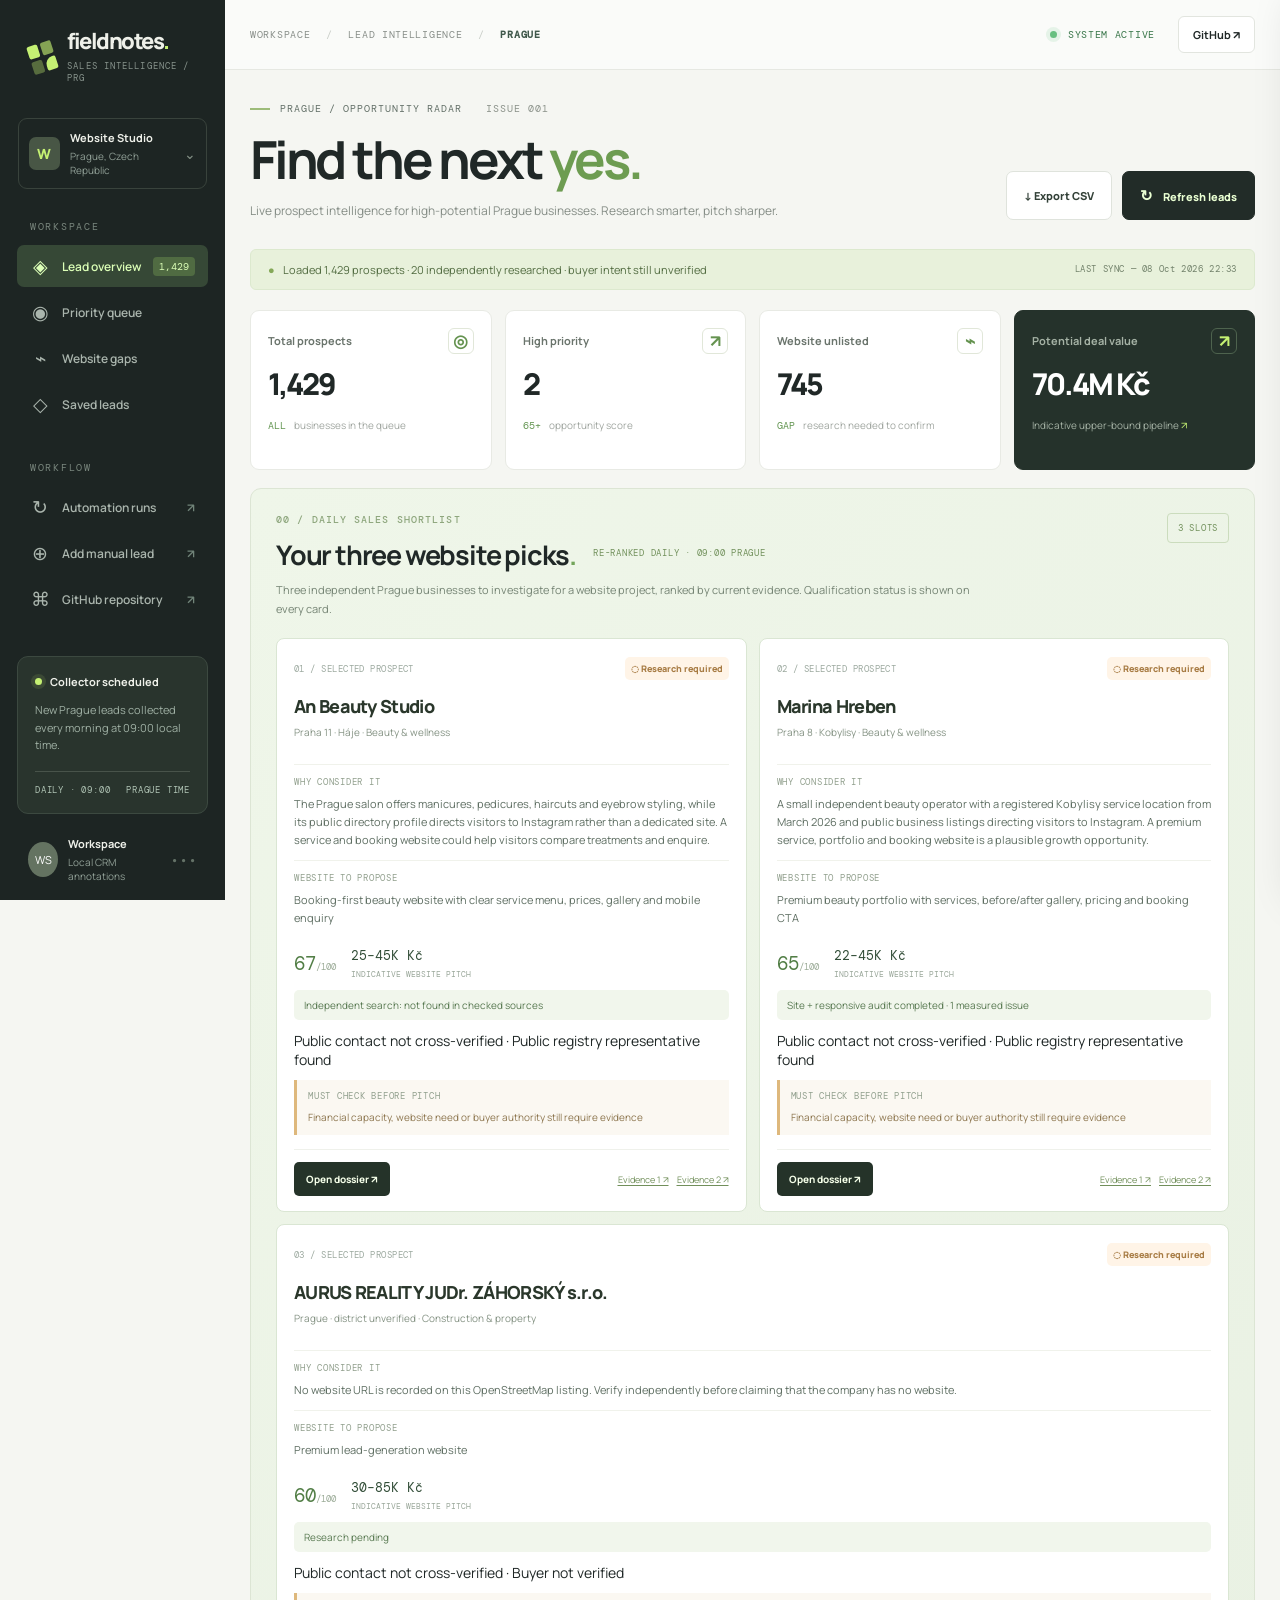
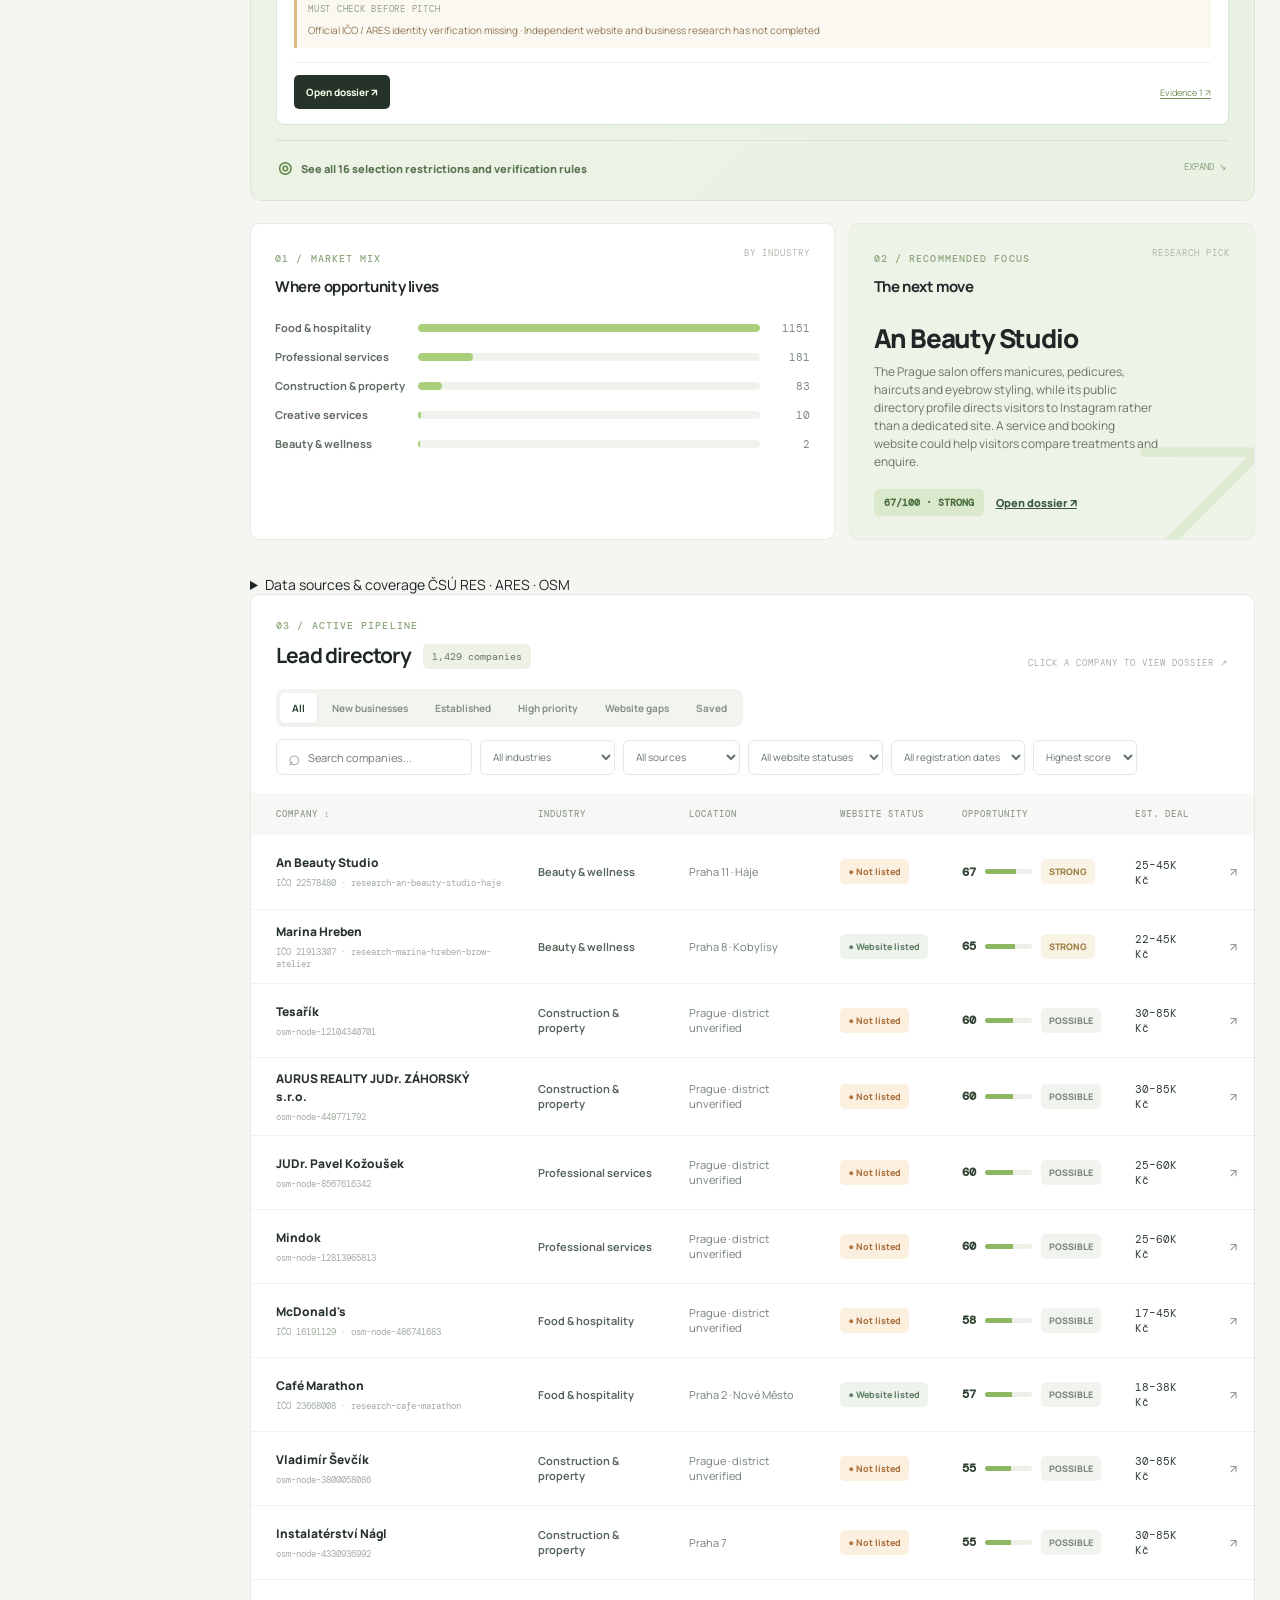
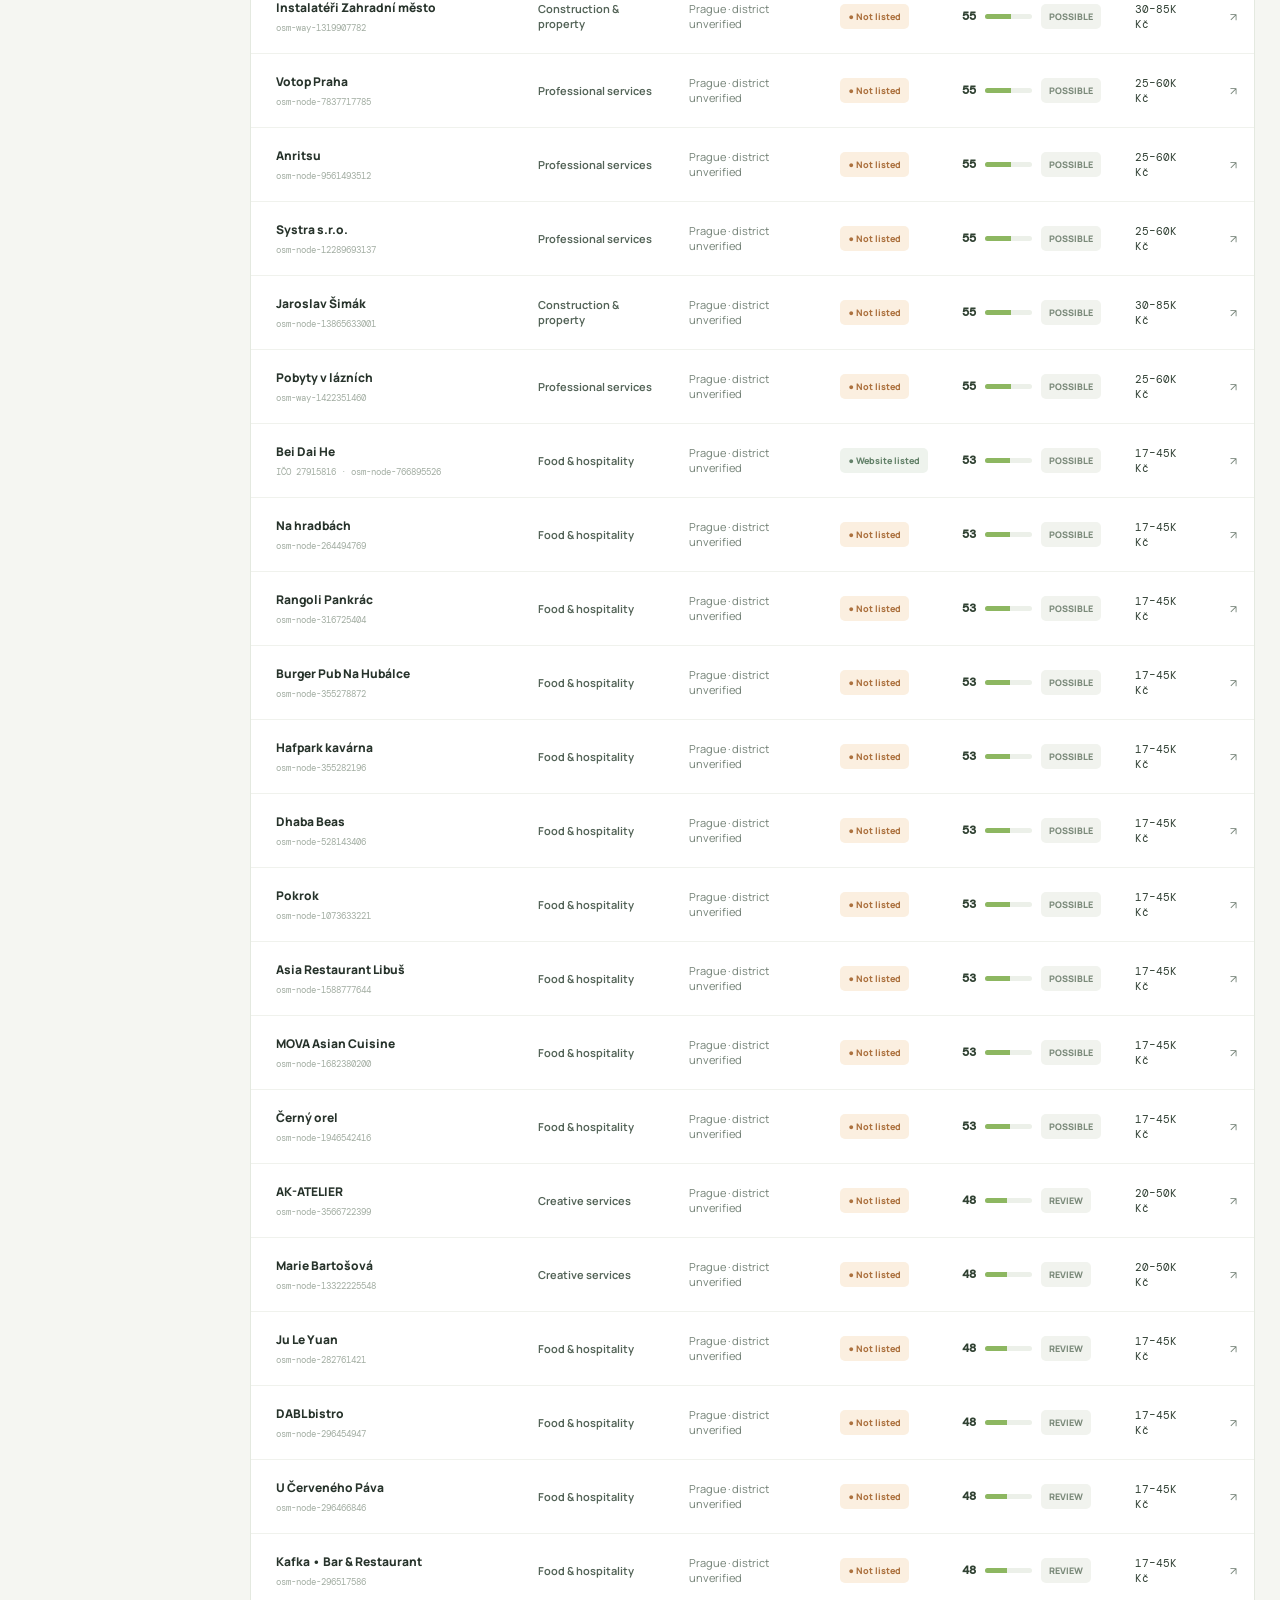
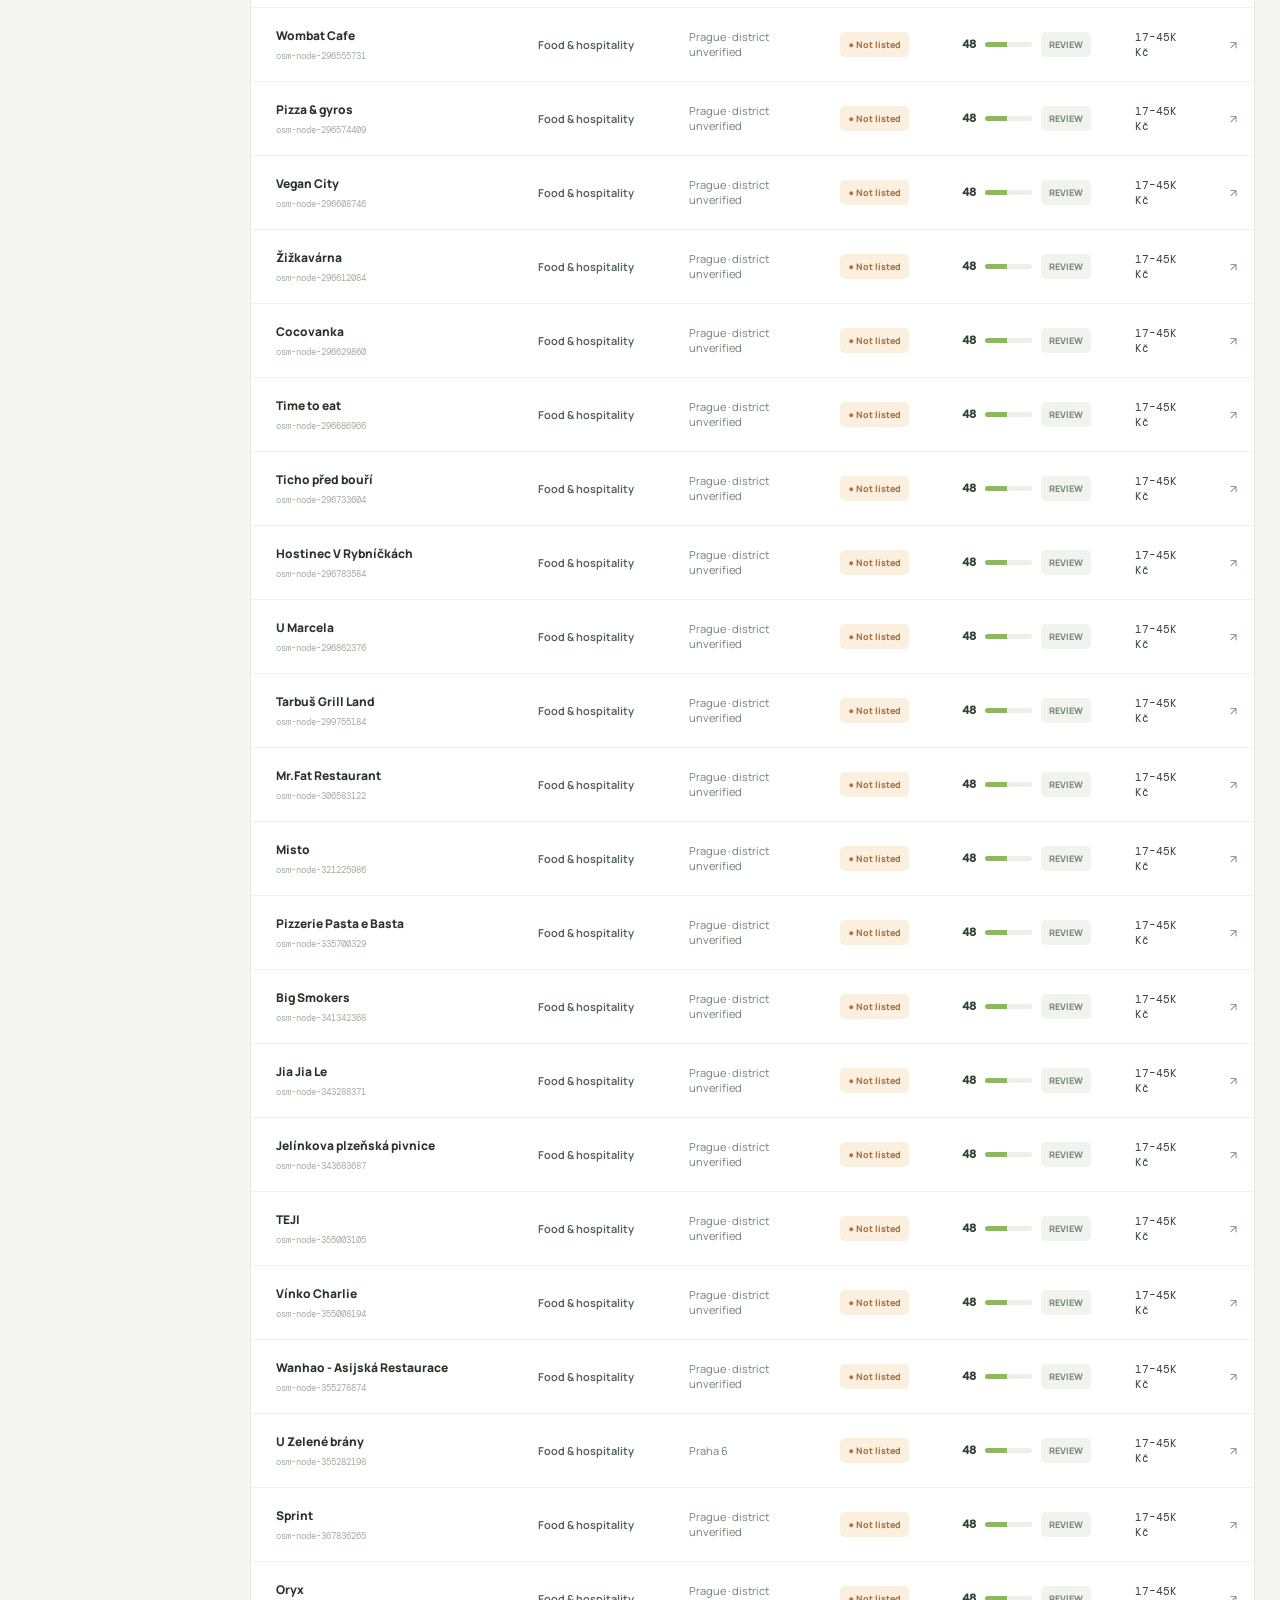
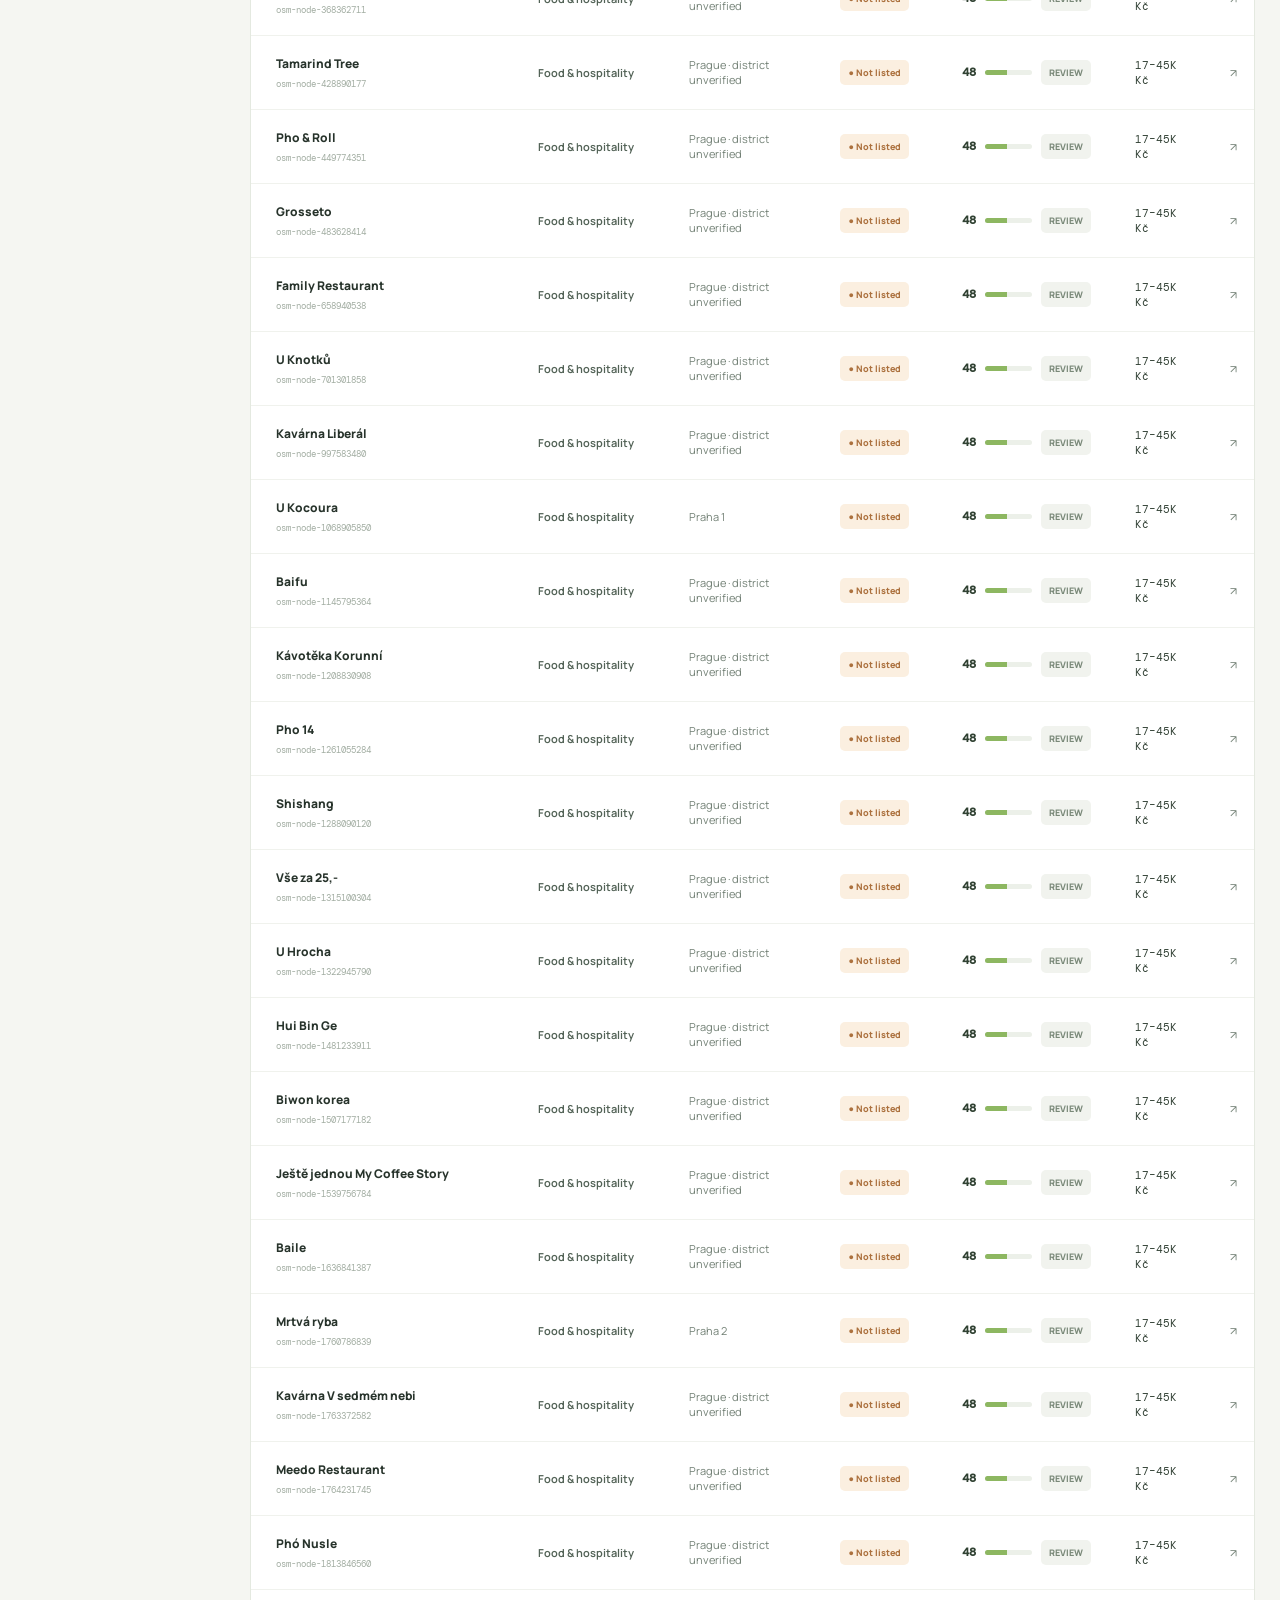
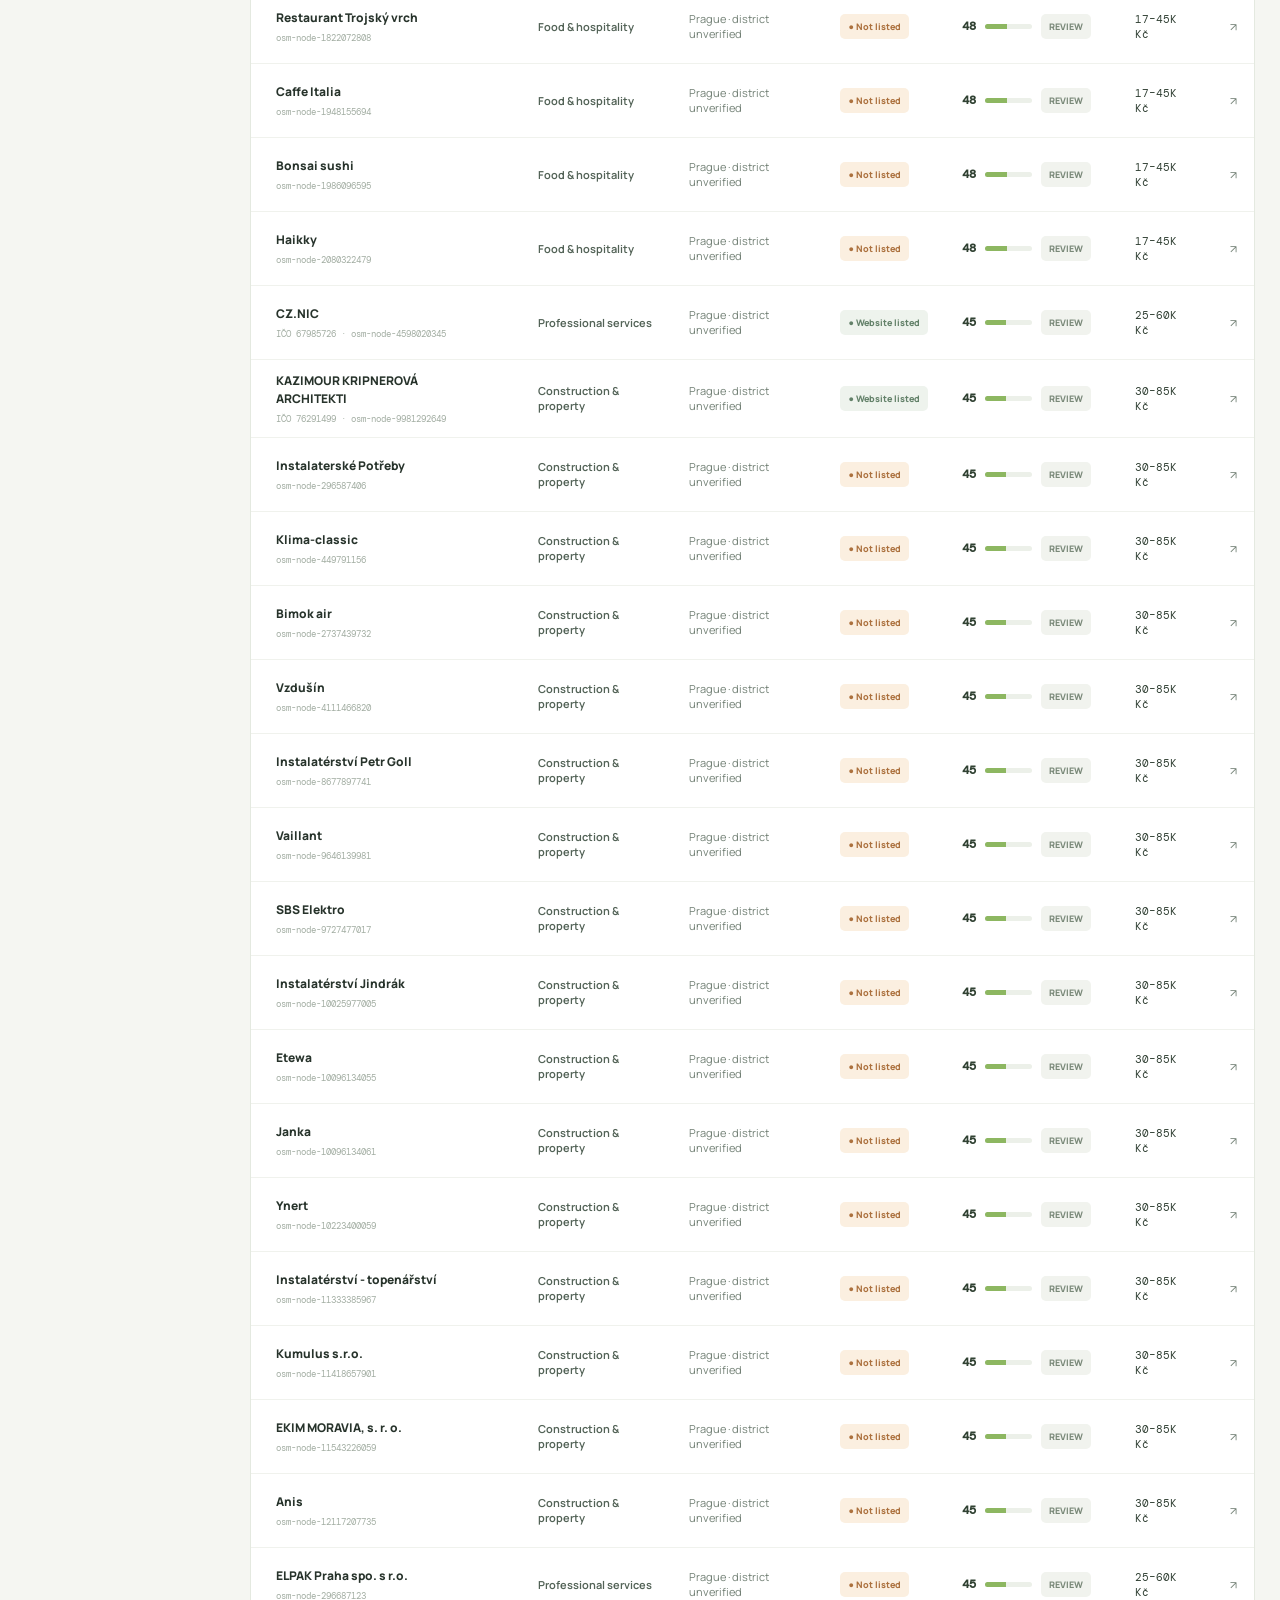
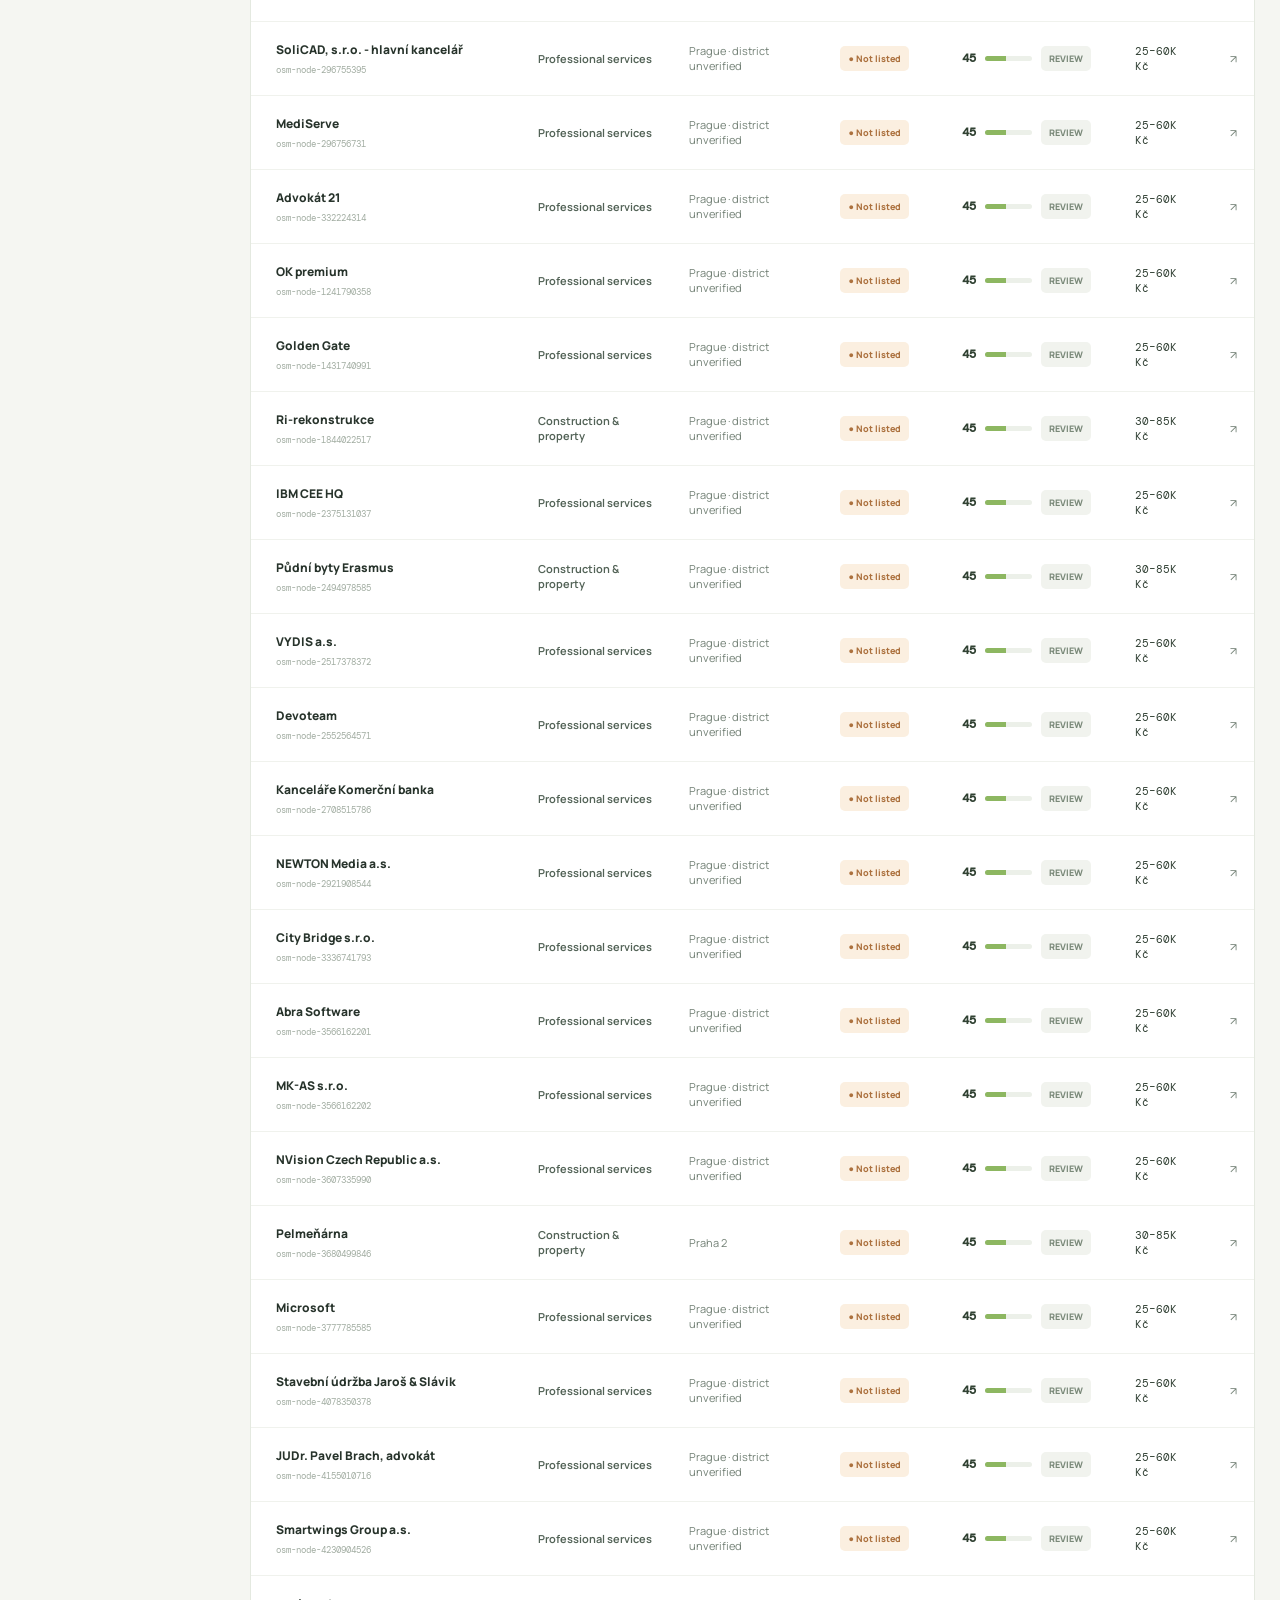
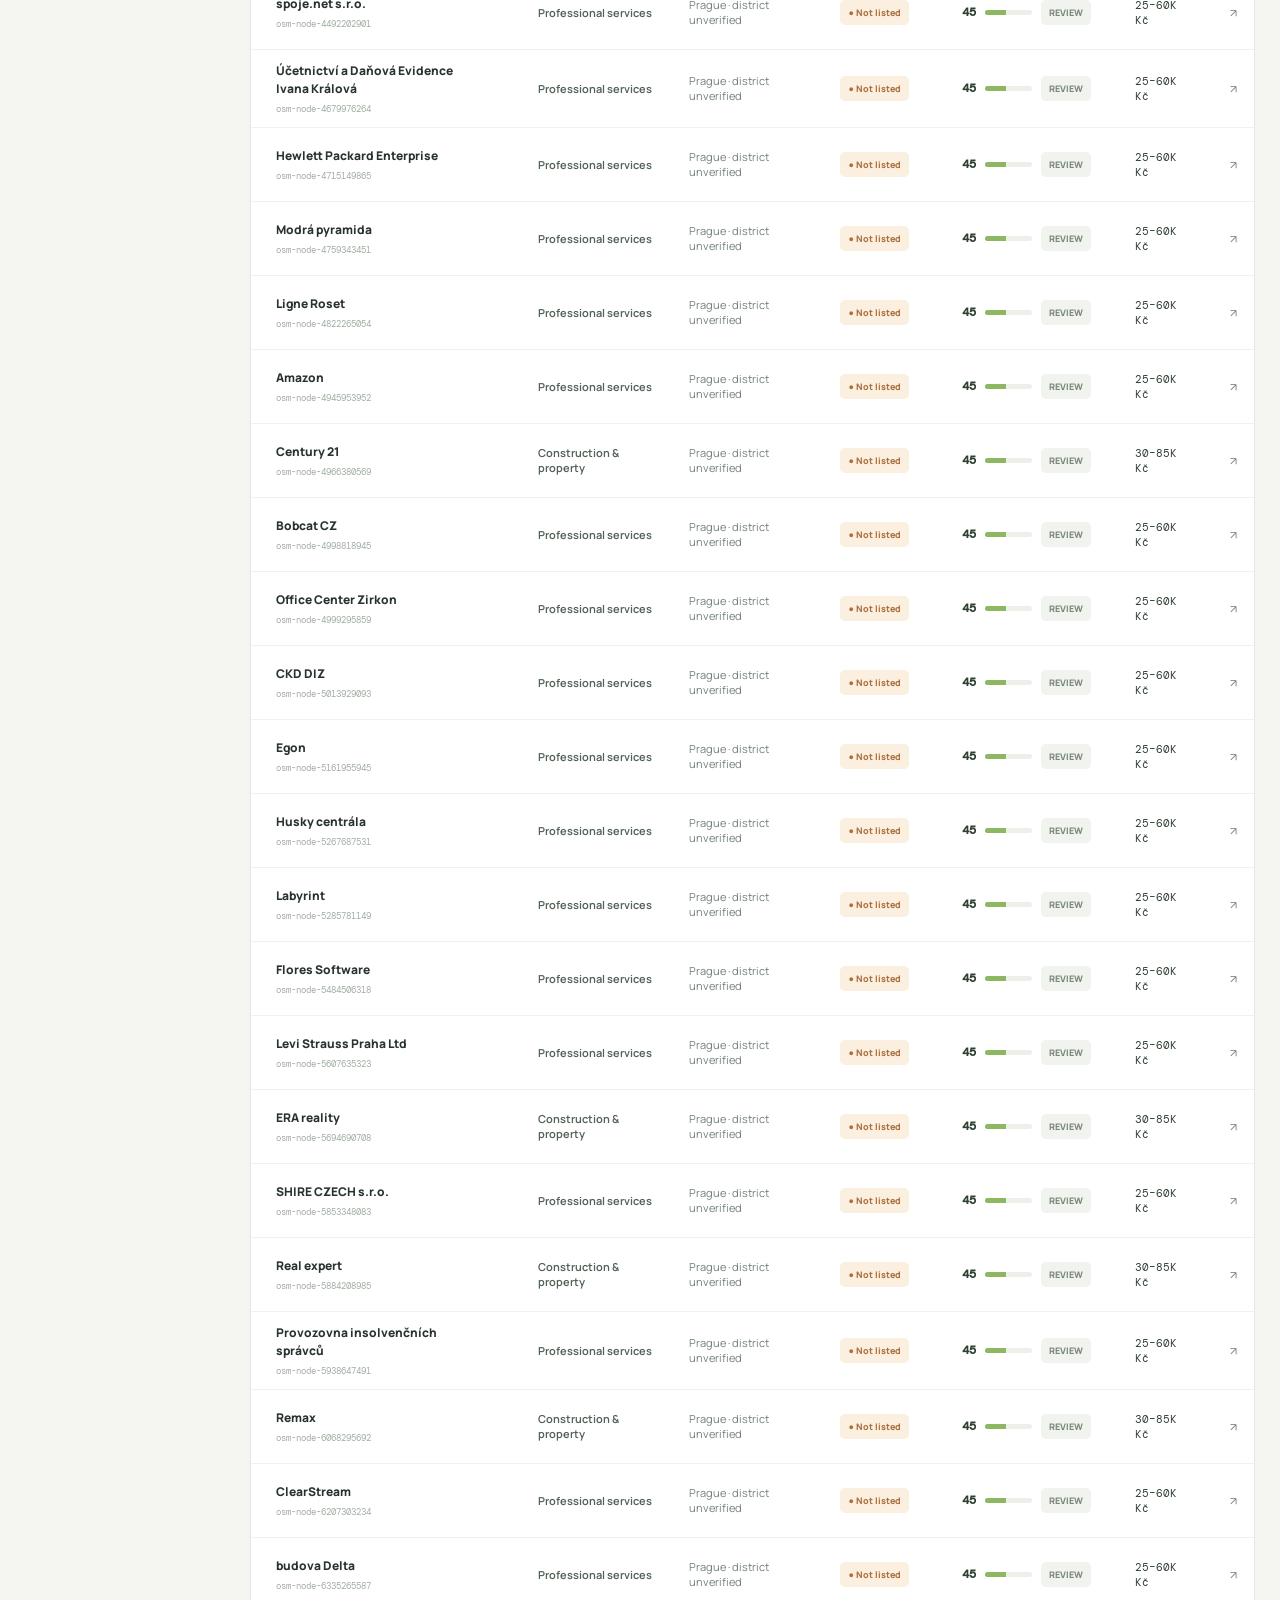
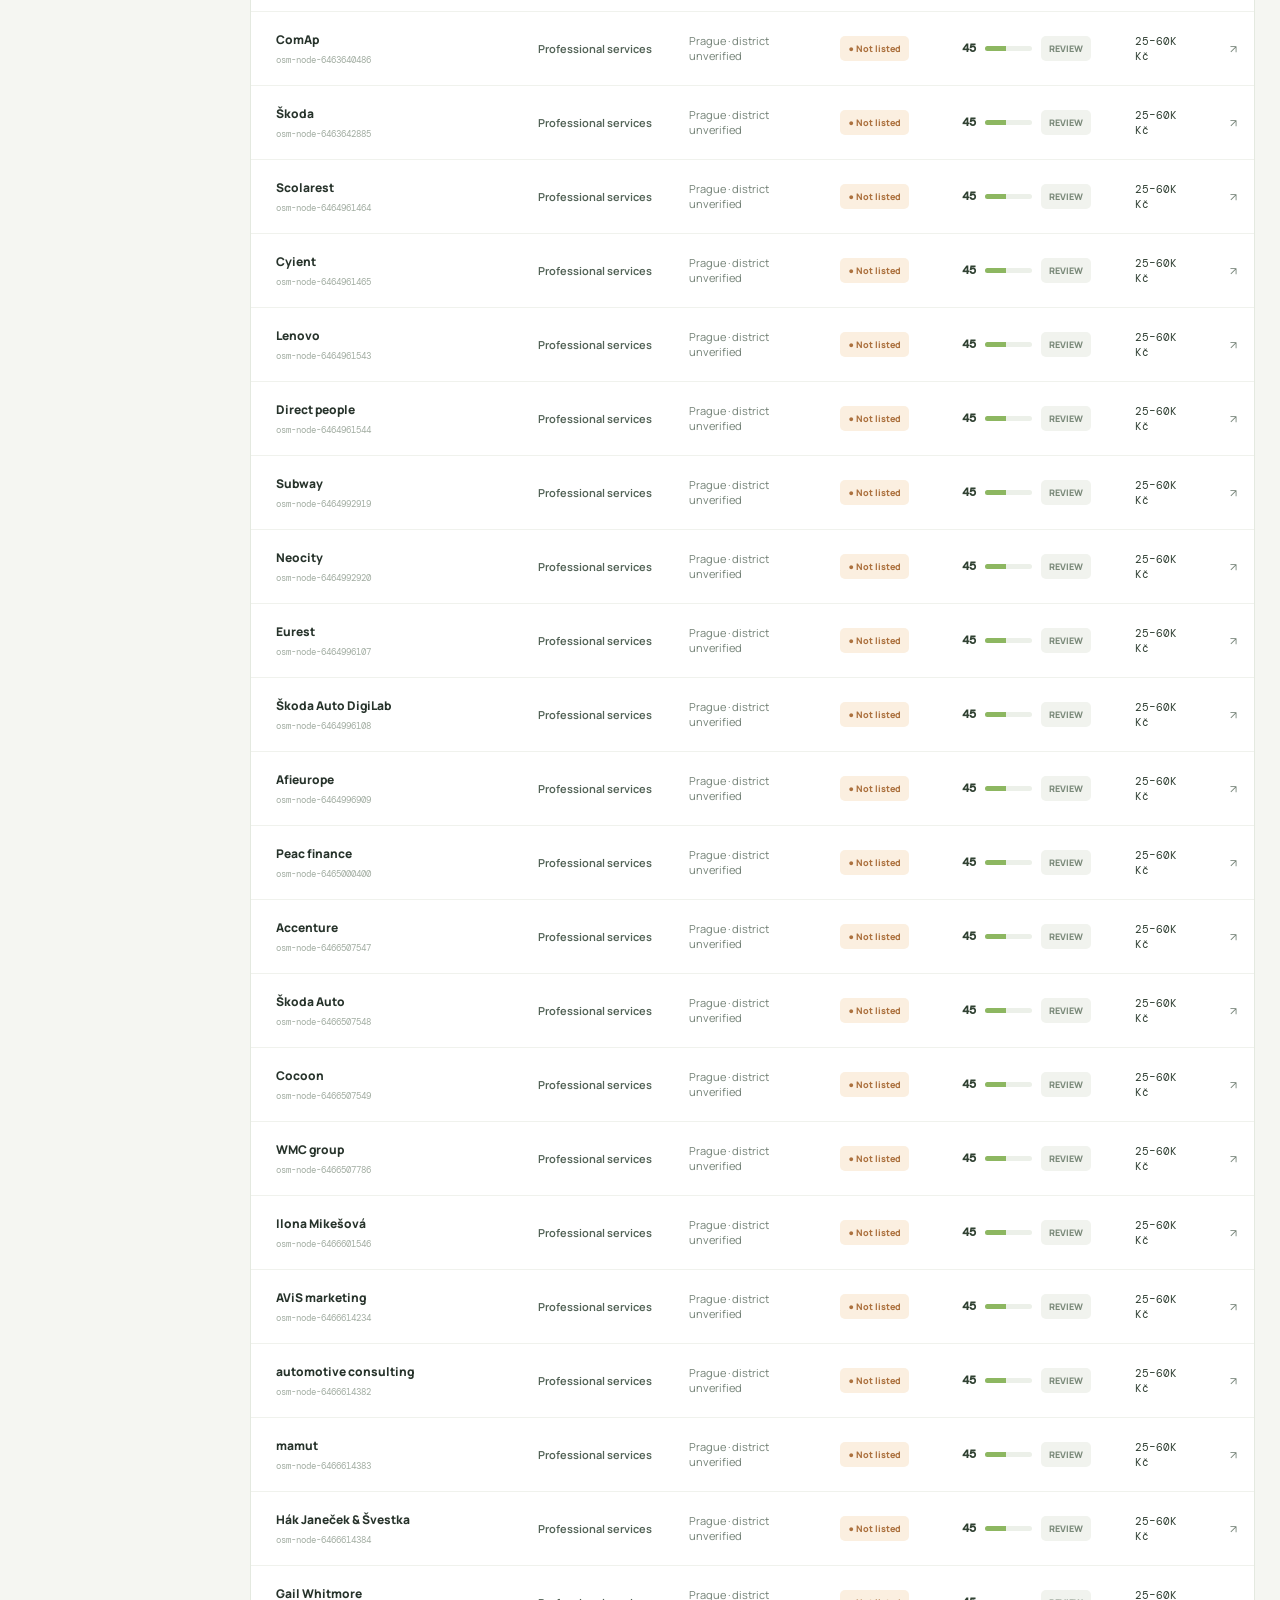
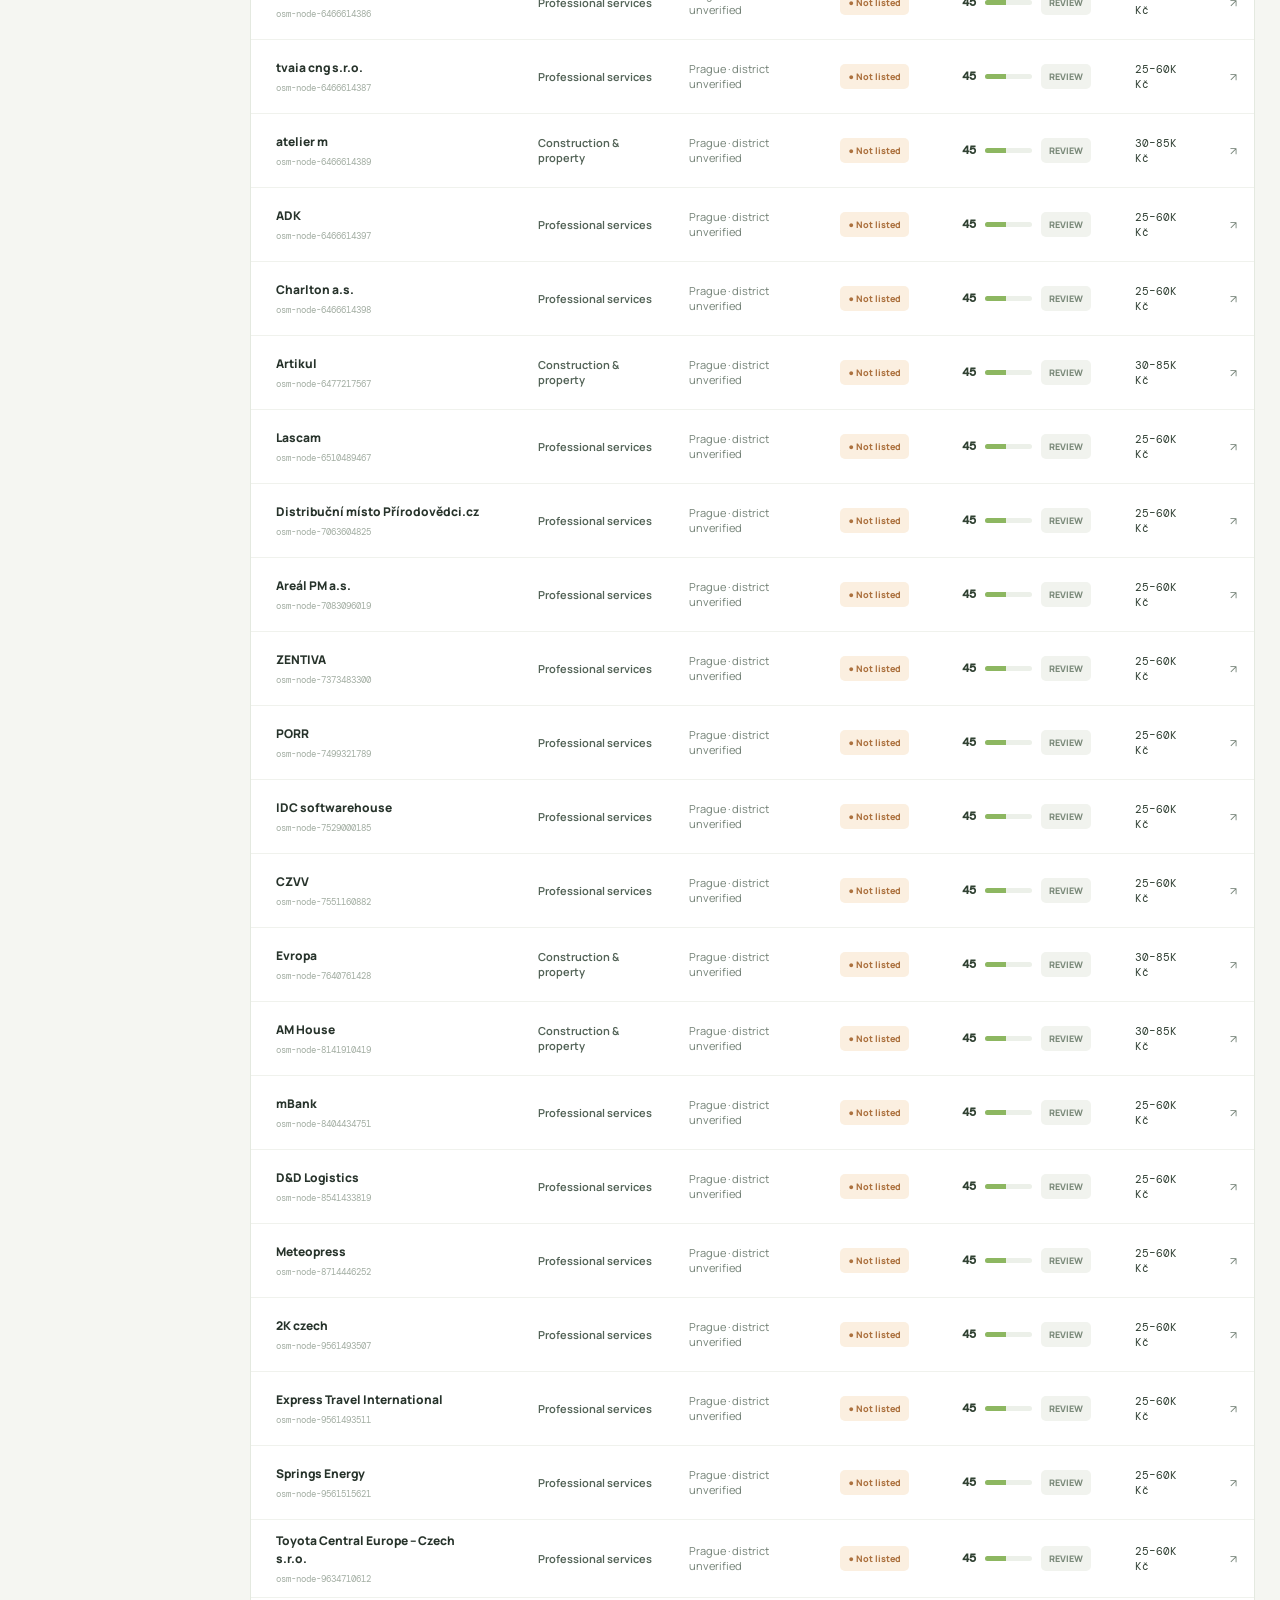
==== index.html @ 95108e17 "Add new/established, source, website search and registration age filters without redesign" ====
<!doctype html>
<html lang="en">
<head>
  <meta charset="utf-8">
  <meta name="viewport" content="width=device-width, initial-scale=1">
  <meta name="theme-color" content="#181e1d">
  <meta name="description" content="Prague B2B website sales intelligence dashboard">
  <meta name="robots" content="noindex,nofollow">
  <title>Fieldnotes — Prague Lead Intelligence</title>
  <link rel="preconnect" href="https://fonts.googleapis.com">
  <link rel="preconnect" href="https://fonts.gstatic.com" crossorigin>
  <link href="https://fonts.googleapis.com/css2?family=DM+Mono:wght@400;500&family=DM+Sans:wght@400;500;600;700&family=Manrope:wght@400;500;600;700;800&display=swap" rel="stylesheet">
  <link rel="stylesheet" href="./styles.css">
  <script defer src="./picks.js"></script>
  <script defer src="./app.js"></script>
</head>
<body>
<div class="app-shell">
  <aside class="sidebar">
    <div class="identity"><div class="brandmark" aria-hidden="true"><span></span><span></span><span></span><span></span></div><div class="brand-name">fieldnotes<span class="period">.</span><small>SALES INTELLIGENCE / PRG</small></div></div>
    <div class="workspace"><span class="workspace-icon">W</span><div><strong>Website Studio</strong><small>Prague, Czech Republic</small></div><span class="chevron">⌄</span></div>
    <div class="nav-group"><div class="nav-label">WORKSPACE</div>
      <button class="nav-link active" data-tab="all"><span class="nav-glyph">◈</span><span>Lead overview</span><span class="nav-count" id="nav-count">0</span></button>
      <button class="nav-link" data-tab="hot"><span class="nav-glyph">◉</span><span>Priority queue</span></button>
      <button class="nav-link" data-tab="unlisted"><span class="nav-glyph">⌁</span><span>Website gaps</span></button>
      <button class="nav-link" data-tab="saved"><span class="nav-glyph">◇</span><span>Saved leads</span></button>
    </div>
    <div class="nav-group"><div class="nav-label">WORKFLOW</div>
      <a class="nav-link" href="https://github.com/ThisismynameNOT/Websites-Leads/actions" target="_blank" rel="noopener noreferrer"><span class="nav-glyph">↻</span><span>Automation runs</span><span class="external">↗</span></a>
      <a class="nav-link" href="https://github.com/ThisismynameNOT/Websites-Leads/edit/main/data/manual-leads.json" target="_blank" rel="noopener noreferrer"><span class="nav-glyph">⊕</span><span>Add manual lead</span><span class="external">↗</span></a>
      <a class="nav-link" href="https://github.com/ThisismynameNOT/Websites-Leads" target="_blank" rel="noopener noreferrer"><span class="nav-glyph">⌘</span><span>GitHub repository</span><span class="external">↗</span></a>
    </div>
    <div class="sidebar-bottom"><div class="sync-tile"><div class="sync-header"><span class="pulse-dot"></span><strong>Collector scheduled</strong></div><p>New Prague leads collected every morning at 09:00 local time.</p><div class="sync-meta"><span>DAILY · 09:00</span><span>PRAGUE TIME</span></div></div><div class="user-badge"><span class="avatar">WS</span><div><strong>Workspace</strong><small>Local CRM annotations</small></div><span>•••</span></div></div>
  </aside>
  <main class="main">
    <header class="topbar"><div class="topbar-path">WORKSPACE <span>/</span> LEAD INTELLIGENCE <span>/</span> <strong>PRAGUE</strong></div><div class="topbar-right"><span class="live-indicator"><span></span> SYSTEM ACTIVE</span><a href="https://github.com/ThisismynameNOT/Websites-Leads" target="_blank" rel="noopener noreferrer" class="github-link">GitHub ↗</a></div></header>
    <div class="main-content">
      <div class="heading-block"><div><div class="eyebrow"><span class="eyebrow-line"></span> PRAGUE / OPPORTUNITY RADAR <span class="issue">ISSUE 001</span></div><h1>Find the next <em>yes.</em></h1><p>Live prospect intelligence for high-potential Prague businesses. Research smarter, pitch sharper.</p></div><div class="heading-actions"><button type="button" class="btn-secondary" id="export-btn">↓ Export CSV</button><button type="button" class="btn-primary" id="refresh-btn"><span>↻</span> Refresh leads</button></div></div>
      <section class="data-banner" id="data-banner" aria-live="polite"><div><span class="banner-pin">●</span><span id="data-status">Connecting to GitHub lead data…</span></div><span id="last-updated">LAST SYNC — CHECKING</span></section>
      <section class="stat-grid" aria-label="Pipeline overview">
        <article class="stat-card"><div class="stat-top"><span>Total prospects</span><span class="stat-icon">◎</span></div><div class="stat-value" id="stat-total">—</div><div class="stat-foot"><span class="stat-accent">ALL</span> businesses in the queue</div></article>
        <article class="stat-card"><div class="stat-top"><span>High priority</span><span class="stat-icon">↗</span></div><div class="stat-value" id="stat-hot">—</div><div class="stat-foot"><span class="stat-accent">65+</span> opportunity score</div></article>
        <article class="stat-card"><div class="stat-top"><span>Website unlisted</span><span class="stat-icon">⌁</span></div><div class="stat-value" id="stat-unlisted">—</div><div class="stat-foot"><span class="stat-accent">GAP</span> research needed to confirm</div></article>
        <article class="stat-card stat-card-dark"><div class="stat-top"><span>Potential deal value</span><span class="stat-icon">↗</span></div><div class="stat-value" id="stat-value">—</div><div class="stat-foot">Indicative upper-bound pipeline <span>↗</span></div></article>
      </section>
      <section class="featured-picks" aria-labelledby="picks-title">
        <div class="picks-heading">
          <div><div class="kicker">00 / DAILY SALES SHORTLIST</div><div class="picks-title-row"><h2 id="picks-title">Your three website picks<span class="green-period">.</span></h2><span class="picks-refresh-label">RE-RANKED DAILY · 09:00 PRAGUE</span></div>
          <p>Three independent Prague businesses to investigate for a website project, ranked by current evidence. Qualification status is shown on every card.</p></div>
          <span class="picks-count">3 SLOTS</span>
        </div>
        <div class="top-three-grid" id="top-three" aria-live="polite"><div class="muted-empty">Loading three picks…</div></div>
        <details class="criteria-details"><summary><span><span class="criteria-symbol">◎</span> See all 16 selection restrictions and verification rules</span><span class="criteria-hint">EXPAND ↘</span></summary><div class="criteria-grid" id="criteria-list"></div></details>
      </section>
      <div class="insight-row">
        <section class="insight-card industry-card"><div class="card-heading"><div><span class="kicker">01 / MARKET MIX</span><h3>Where opportunity lives</h3></div><span class="header-supplement">BY INDUSTRY</span></div><div id="industry-chart" class="industry-chart"><div class="muted-empty">Waiting for live data…</div></div></section>
        <section class="insight-card focus-card"><div class="card-heading"><div><span class="kicker">02 / RECOMMENDED FOCUS</span><h3>The next move</h3></div><span class="header-supplement">RESEARCH PICK</span></div><div id="focus-content"><div class="focus-placeholder">Your strongest researched candidate will appear here after the first collector run.</div></div></section>
      </div>
      <details class="source-status-panel"><summary>Data sources & coverage <span>ČSÚ RES · ARES · OSM</span></summary><div id="source-status-list">Checking source availability...</div><p>Official ČSÚ data identifies registered offices, not proof of active trading premises. Restricted third-party directory pages are not automatically scraped.</p></details>
      <section class="leads-section"><div class="section-header"><div><div class="kicker">03 / ACTIVE PIPELINE</div><div class="section-title-row"><h2>Lead directory</h2><span class="result-count" id="result-count">0 companies</span></div></div><div class="small-caption">CLICK A COMPANY TO VIEW DOSSIER <span>↗</span></div></div>
        <div class="table-toolbar"><div class="seg-tabs" role="group" aria-label="Lead filters"><button class="seg active" data-tab="all">All</button><button class="seg" data-tab="new">New businesses</button><button class="seg" data-tab="established">Established</button><button class="seg" data-tab="hot">High priority</button><button class="seg" data-tab="unlisted">Website gaps</button><button class="seg" data-tab="saved">Saved</button></div><div class="filter-tools"><label class="searchbox"><span>⌕</span><input id="search" type="search" placeholder="Search companies..." aria-label="Search companies"></label><select id="industry-filter" aria-label="Filter by industry"><option value="all">All industries</option></select><select id="source-filter" aria-label="Company discovery source"><option value="all">All sources</option><option value="csu_res">ČSÚ RES</option><option value="OpenStreetMap">OpenStreetMap</option><option value="Manual curation">Manual research</option></select><select id="website-filter" aria-label="Website intelligence status"><option value="all">All website statuses</option><option value="VERIFIED_WEBSITE">Verified website</option><option value="THIRD_PARTY_PRESENCE_ONLY">Social/directory only</option><option value="NO_VERIFIED_WEBSITE_FOUND">No verified website found</option><option value="AMBIGUOUS">Ambiguous</option><option value="SEARCH_UNAVAILABLE">Unknown / search failed</option></select><select id="age-filter" aria-label="Registration date window"><option value="all">All registration dates</option><option value="7">Last 7 days</option><option value="30">Last 30 days</option><option value="90">Last 90 days</option><option value="365">Last 12 months</option><option value="730">Last 24 months</option></select><select id="sort-filter" aria-label="Sort leads"><option value="score">Highest score</option><option value="recent">Newest found</option><option value="name">Company A–Z</option></select></div></div>
        <div class="table-wrap"><table><thead><tr><th>COMPANY <span>↕</span></th><th>INDUSTRY</th><th>LOCATION</th><th>WEBSITE STATUS</th><th>OPPORTUNITY</th><th>EST. DEAL</th><th></th></tr></thead><tbody id="leads-body"></tbody></table><div id="empty-state" class="empty-state" hidden><div class="empty-icon">⌕</div><h3 id="empty-title">No leads found yet</h3><p id="empty-copy">The collector will populate this directory during its first successful run. You can also add verified leads manually.</p><a href="https://github.com/ThisismynameNOT/Websites-Leads/actions" target="_blank" rel="noopener noreferrer">View collector →</a></div></div>
        <div class="table-footer"><span id="table-summary">Showing 0 leads</span><span>DATA SOURCES: OPENSTREETMAP · ARES · MANUAL REVIEW</span></div>
      </section>
      <section class="action-section">
        <div class="section-header action-header"><div><div class="kicker">04 / SALES RESEARCH DESK</div><div class="section-title-row"><h2>What to investigate next</h2><span class="result-count">ACTIONABLE SHORTLIST</span></div></div><div class="small-caption">RESEARCH FIRST · THEN OUTREACH</div></div>
        <div class="action-columns">
          <div class="next-card"><div class="mini-card-heading"><span>ADDITIONAL RESEARCH CANDIDATES</span><span>↗</span></div><div id="next-actions" class="next-actions"><p class="muted-empty">Waiting for candidate data…</p></div></div>
          <div class="hidden-card"><div class="mini-card-heading"><span>HIDDEN GEMS / WEBSITE GAPS</span><span>✳</span></div><div id="hidden-gems" class="hidden-gems"><p class="muted-empty">Potential opportunities will appear after discovery.</p></div><div class="hidden-card-footer">Unlisted website URLs require independent validation before pitching.</div></div>
        </div>
      </section>
      <footer class="page-footer"><span>FIELDNOTES / PRAGUE LEAD INTELLIGENCE</span><span>Candidate data © <a href="https://www.openstreetmap.org/copyright" target="_blank" rel="noopener noreferrer" style="text-decoration:underline;text-underline-offset:3px">OpenStreetMap contributors (ODbL)</a> · Estimates are not verified audits</span></footer>
    </div>
  </main>
</div>
<div class="drawer-backdrop" id="drawer-backdrop" hidden></div>
<aside class="drawer" id="lead-drawer" aria-label="Lead dossier" aria-hidden="true"><div class="drawer-header"><span>LEAD DOSSIER / <span id="drawer-id">—</span></span><button class="drawer-close" id="drawer-close" aria-label="Close lead dossier">×</button></div><div id="drawer-body" class="drawer-body"></div></aside>
<div class="toast" id="toast" role="status" aria-live="polite"></div>
</body></html>
---- styles.css ----
:root{--ink:#202827;--nav:#1d2523;--muted:#8a9290;--border:#e7e9e4;--paper:#f5f6f2;--card:#fff;--lime:#c5f173;--green:#275b43;--orange:#d59454;--mono:'DM Mono',monospace;--sans:'Manrope','DM Sans',sans-serif}
*{box-sizing:border-box}html{scroll-behavior:smooth}body{margin:0;background:var(--paper);color:var(--ink);font-family:var(--sans);font-size:14px;-webkit-font-smoothing:antialiased}button,input,select,textarea{font:inherit}button{cursor:pointer}button:focus-visible,a:focus-visible,input:focus-visible,select:focus-visible,textarea:focus-visible{outline:2px solid #75aa53;outline-offset:2px}a{color:inherit;text-decoration:none}.app-shell{min-height:100vh;display:flex}
.sidebar{background:var(--nav);width:254px;min-width:254px;color:#eef0e9;min-height:100vh;display:flex;flex-direction:column;padding:30px 17px 18px;position:sticky;top:0;height:100vh}.identity{display:flex;align-items:center;gap:12px;padding:0 13px 34px}.brandmark{width:29px;height:29px;display:grid;grid-template-columns:repeat(2,1fr);gap:3px;transform:rotate(-18deg)}.brandmark span{background:var(--lime);border-radius:2px}.brandmark span:nth-child(2){opacity:.62}.brandmark span:nth-child(3){opacity:.35}.brandmark span:nth-child(4){border-radius:8px 2px 2px 2px}.brand-name{font-size:22px;line-height:1;letter-spacing:-1.5px;font-weight:800}.brand-name .period{color:var(--lime)}.brand-name small{display:block;margin-top:8px;font:9px var(--mono);letter-spacing:1.1px;color:#87938c}.workspace{border:1px solid #39433c;border-radius:9px;margin:0 1px 31px;padding:11px 10px;display:flex;align-items:center;gap:10px}.workspace-icon{width:33px;height:33px;display:grid;place-items:center;border-radius:7px;background:#485645;color:var(--lime);font-weight:800}.workspace strong,.user-badge strong{font-size:11px;font-weight:700;display:block}.workspace small,.user-badge small{display:block;font-size:10px;color:#91a097;margin-top:4px}.chevron{margin-left:auto;color:#839085}.nav-group{margin-bottom:32px}.nav-label{font:10px var(--mono);color:#79867d;letter-spacing:1.7px;padding:0 13px;margin-bottom:12px}.nav-link{height:42px;width:100%;display:flex;align-items:center;gap:12px;padding:0 13px;margin-bottom:4px;border:0;background:transparent;color:#aab5ad;border-radius:7px;text-align:left;font-size:12px;font-weight:600}.nav-link:hover{background:#303d35;color:#fff}.nav-link.active{color:#dcffb7;background:#364836}.nav-glyph{font-size:19px;font-weight:400;width:20px;text-align:center;line-height:1}.nav-count{margin-left:auto;background:#506b42;padding:3px 6px;color:#dcffb7;font:10px var(--mono);border-radius:4px}.external{margin-left:auto;color:#718479}.sidebar-bottom{margin-top:auto}.sync-tile{background:#29342d;border:1px solid #3c4940;border-radius:11px;padding:17px;margin-bottom:22px}.sync-header{display:flex;align-items:center;gap:8px;font-size:11px}.pulse-dot,.live-indicator span{width:7px;height:7px;background:var(--lime);border-radius:50%;display:inline-block;box-shadow:0 0 0 4px #c5f1731c}.sync-tile p{color:#a0b1a5;line-height:1.6;font-size:11px;margin:12px 0 17px}.sync-meta{display:flex;justify-content:space-between;padding-top:12px;border-top:1px solid #48534a;font:9px var(--mono);color:#b0c4b5;letter-spacing:.8px}.user-badge{display:flex;align-items:center;gap:10px;padding:0 11px}.avatar{width:35px;height:35px;border-radius:50%;background:#647361;color:white;display:grid;place-items:center;font-size:11px}.user-badge>span:last-child{margin-left:auto;color:#647267}
.main{min-width:0;flex:1}.topbar{height:70px;border-bottom:1px solid #e6e8e2;background:rgba(255,255,255,.48);display:flex;align-items:center;justify-content:space-between;padding:0 43px}.topbar-path{font:10px var(--mono);letter-spacing:.7px;color:#898f8a}.topbar-path span{padding:0 9px;color:#c8cdc7}.topbar-path strong{color:#3f584b}.topbar-right{display:flex;gap:23px;align-items:center}.live-indicator{font:10px var(--mono);letter-spacing:.7px;display:flex;align-items:center;gap:11px;color:#39764a}.live-indicator span{background:#68bf80;box-shadow:0 0 0 4px #68bf8025}.github-link{border:1px solid #e2e5df;border-radius:6px;padding:10px 14px;font-size:11px;font-weight:700;background:#fff}.main-content{padding:42px 43px 24px;max-width:1670px;margin:auto}.heading-block{display:flex;align-items:flex-end;justify-content:space-between;gap:20px;margin-bottom:29px}.eyebrow,.kicker,.header-supplement,.small-caption,.page-footer,.table-footer,.table-wrap th,.drawer-header,.overline,.fact-label{font:10px var(--mono);letter-spacing:1px}.eyebrow{display:flex;align-items:center;gap:10px;color:#637068}.eyebrow-line{width:20px;height:2px;background:#9dbc7a}.issue{color:#8b928a;margin-left:14px}h1{font-weight:700;line-height:1.06;font-size:clamp(38px,4.1vw,61px);letter-spacing:-3.2px;margin:17px 0 13px}h1 em{font-style:normal;color:#6d9c51}.heading-block p{color:#858d86;line-height:1.6;margin:0;font-size:12px}.heading-actions{display:flex;gap:10px;flex-shrink:0}.btn-secondary,.btn-primary{border-radius:7px;padding:13px 17px;font-size:11px;font-weight:800;border:1px solid #dfe3dc;transition:transform .12s,background .12s}.btn-secondary{background:white;color:#334138}.btn-primary{background:#222c28;border-color:#222c28;color:#e9ffd2}.btn-primary span{margin-right:8px;font-size:15px}.btn-primary:hover,.btn-secondary:hover{transform:translateY(-1px)}.data-banner{display:flex;justify-content:space-between;align-items:center;gap:15px;padding:12px 17px;background:#e8f1db;border:1px solid #dce9ce;border-radius:6px;margin-bottom:20px;color:#526c41;font-size:11px}.data-banner>div{display:flex;align-items:center;gap:8px}.banner-pin{color:#84a858;font-size:11px}.data-banner>span{font:9px var(--mono);color:#73836c;letter-spacing:.6px}.data-banner.is-error{background:#fbede5;border-color:#f3d8c9;color:#965b35}
.stat-grid{display:grid;grid-template-columns:repeat(4,minmax(0,1fr));gap:13px;margin-bottom:18px}.stat-card{background:#fff;border:1px solid #e8eae4;border-radius:9px;padding:21px 21px 19px;min-height:160px}.stat-top{display:flex;justify-content:space-between;align-items:center;color:#6a746c;font-size:11px;font-weight:700}.stat-icon{height:26px;width:26px;border:1px solid #e1e7d9;border-radius:6px;display:grid;place-items:center;color:#659350;font-size:17px}.stat-value{font-size:36px;letter-spacing:-2px;font-weight:800;line-height:1.25;margin:11px 0 16px}.stat-foot{font-size:10px;color:#a0a6a0}.stat-accent{color:#639551;font:10px var(--mono);margin-right:6px}.stat-card-dark{background:#25322b;border-color:#25322b;color:white}.stat-card-dark .stat-top,.stat-card-dark .stat-foot{color:#a5b2a5}.stat-card-dark .stat-icon{color:var(--lime);border-color:#4e634e}.stat-card-dark .stat-foot span{color:var(--lime)}
.insight-row{display:grid;grid-template-columns:1.18fr .82fr;gap:14px;margin-bottom:35px}.insight-card{min-height:248px;border:1px solid #e8eae4;background:white;border-radius:9px;padding:23px 24px}.card-heading{display:flex;justify-content:space-between;align-items:flex-start}.kicker{color:#8ea67d;font-weight:500;letter-spacing:1.1px}.card-heading h3{font-size:15px;margin:10px 0 23px;letter-spacing:-.4px}.header-supplement{color:#afb8ad;font-size:9px}.industry-chart{display:flex;flex-direction:column;gap:14px}.bar-row{display:grid;grid-template-columns:130px 1fr 37px;gap:13px;align-items:center}.bar-label{font-size:11px;font-weight:700;color:#606c62;white-space:nowrap;overflow:hidden;text-overflow:ellipsis}.bar-track{height:8px;background:#f0f2ed;border-radius:8px;overflow:hidden}.bar-fill{height:100%;background:#a9cf7b;border-radius:8px;min-width:2px}.bar-number{text-align:right;font:11px var(--mono);color:#7c8880}.muted-empty,.focus-placeholder{font-size:12px;color:#99a49b;line-height:1.6}.focus-card{background:#edf3e6;position:relative;overflow:hidden}.focus-card:after{content:'↗';position:absolute;right:-16px;bottom:-76px;font-size:230px;font-weight:200;color:#dfead2;pointer-events:none;line-height:1}.focus-card .card-heading,.focus-card #focus-content{position:relative;z-index:1}.focus-company{font-size:26px;font-weight:800;letter-spacing:-1.2px;margin:0 0 7px}.focus-summary{font-size:12px;color:#67756b;line-height:1.5;max-width:80%;margin:0 0 18px}.focus-footer{display:flex;align-items:center;gap:12px}.focus-score{padding:7px 10px;background:#dae8cb;border-radius:5px;font:10px var(--mono);font-weight:600;color:#496d3d}.focus-button{background:none;border:none;font-size:11px;color:#36573c;font-weight:800;text-decoration:underline;padding:5px 0}.focus-placeholder{max-width:280px}
.leads-section{background:white;border:1px solid #e4e9e0;border-radius:10px;overflow:hidden}.section-header{padding:24px 25px 20px;display:flex;justify-content:space-between;align-items:end}.section-title-row{display:flex;align-items:center;gap:12px}.section-title-row h2{font-size:21px;letter-spacing:-.8px;margin:9px 0 0}.result-count{font:10px var(--mono);background:#edf1e8;color:#687565;padding:6px 9px;border-radius:5px;align-self:end}.small-caption{font-size:9px;color:#a8afa7}.table-toolbar{display:flex;justify-content:space-between;gap:12px;padding:0 25px 18px;align-items:center}.seg-tabs{display:flex;gap:3px;background:#f2f4ef;padding:4px;border-radius:7px}.seg{border:0;background:transparent;padding:8px 12px;border-radius:5px;font-size:10px;font-weight:700;color:#879187;white-space:nowrap}.seg.active{background:#fff;color:#274132;box-shadow:0 1px 4px #0000000a}.filter-tools{display:flex;gap:8px;align-items:center}.searchbox{border:1px solid #e4e9e1;border-radius:6px;display:flex;align-items:center;gap:5px;padding:0 11px;color:#949e94}.searchbox span{font-size:21px}.searchbox input{border:0;outline:0;background:transparent;width:154px;height:34px;font-size:11px;color:#39473c}.filter-tools select{border:1px solid #e4e9e1;border-radius:6px;background:#fff;color:#657468;font-size:10px;height:35px;padding:0 8px;max-width:135px}.table-wrap{width:100%;overflow-x:auto}table{width:100%;border-collapse:collapse;text-align:left}thead{background:#f7f8f5}.table-wrap th{height:42px;color:#929c92;font-size:9px;font-weight:500;white-space:nowrap;padding:0 17px}.table-wrap th:first-child{padding-left:25px}.table-wrap td{height:74px;border-bottom:1px solid #f0f2ed;padding:12px 17px;font-size:11px;color:#728075}.table-wrap tr:last-child td{border-bottom:0}.table-wrap tbody tr{cursor:pointer}.table-wrap tbody tr:hover{background:#fbfcf8}.table-wrap td:first-child{padding-left:25px;min-width:190px}.company-name{font-size:12px;font-weight:800;color:#27332b;display:block;max-width:210px;line-height:1.5}.company-meta{font:9px var(--mono);color:#a2ada2;margin-top:5px;display:block}.industry-text{font-weight:650;color:#536357}.subdued{font-size:10px;color:#a6afa8}.website-pill,.priority-pill{display:inline-flex;align-items:center;gap:5px;border-radius:5px;font-size:9px;font-weight:800;padding:6px 8px;white-space:nowrap}.website-pill.no{background:#fbefe0;color:#ac713e}.website-pill.yes{background:#eef3ed;color:#638169}.website-pill.unknown{background:#f1f3ef;color:#879186}.priority-pill.hot{background:#edf7dc;color:#5a8b32}.priority-pill.strong{background:#f8f3e5;color:#9d7d40}.priority-pill.possible,.priority-pill.low{background:#f1f3ee;color:#7a8979}.score-group{display:flex;align-items:center;gap:9px}.score-number{color:#314233;font:12px var(--mono);font-weight:600}.score-track{height:5px;width:47px;background:#ecf0e9;border-radius:5px;overflow:hidden}.score-progress{height:100%;background:#8db761}.est-deal{font:11px var(--mono);color:#314034}.row-arrow{font-size:17px;color:#94a795}.table-footer{height:52px;display:flex;align-items:center;justify-content:space-between;padding:0 25px;border-top:1px solid #eff2ed;color:#a5ada4;font-size:9px}.empty-state{text-align:center;padding:63px 25px 70px}.empty-state[hidden]{display:none}.empty-icon{font-size:42px;color:#9dad93}.empty-state h3{font-size:18px;margin:10px}.empty-state p{max-width:380px;margin:0 auto 20px;color:#8a998a;line-height:1.6;font-size:12px}.empty-state a{color:#426e47;font-weight:700}.page-footer{display:flex;justify-content:space-between;gap:15px;padding-top:27px;color:#b0b9ae;font-size:9px}
.drawer-backdrop{position:fixed;inset:0;background:#0c140fc4;z-index:20}.drawer-backdrop[hidden]{display:none}.drawer{position:fixed;right:0;top:0;bottom:0;width:min(560px,100vw);background:#f9faf6;z-index:21;box-shadow:-14px 0 40px #0002;transform:translateX(105%);transition:transform .25s ease;display:flex;flex-direction:column}.drawer.open{transform:translateX(0)}.drawer-header{height:68px;padding:0 27px;display:flex;justify-content:space-between;align-items:center;border-bottom:1px solid #e3eae0;color:#7f9181}.drawer-close{font-size:26px;border:0;background:transparent;color:#677267}.drawer-body{padding:29px 29px 55px;overflow:auto}.dossier-top{display:flex;justify-content:space-between;gap:15px;align-items:start}.dossier-name{font-size:31px;letter-spacing:-1.5px;line-height:1.2;margin:8px 0 10px}.dossier-description{font-size:12px;color:#748073;line-height:1.55}.dossier-score{font:23px var(--mono);color:#426943;border:1px solid #dae6d5;border-radius:7px;padding:10px;white-space:nowrap}.dossier-score small{font:10px var(--mono);color:#8da088}.fact-grid{display:grid;grid-template-columns:1fr 1fr;gap:15px;border-top:1px solid #e5eae2;border-bottom:1px solid #e5eae2;margin:24px 0;padding:22px 0}.fact-label{color:#9ba59b;font-size:9px;margin-bottom:8px}.fact-value{font-size:12px;font-weight:700;overflow-wrap:anywhere;line-height:1.5}.fact-value a{color:#4d8253;text-decoration:underline;text-underline-offset:3px}.dossier-section{margin:23px 0}.dossier-section h3{font-size:13px;letter-spacing:-.2px;margin:0 0 11px}.dossier-section p{font-size:12px;line-height:1.7;color:#687668;margin:0}.source-list{display:flex;flex-wrap:wrap;gap:8px}.source-list a{font:10px var(--mono);padding:8px 10px;border:1px solid #dce6d9;background:#fff;border-radius:5px;color:#527d53}.crm-row{display:flex;gap:12px;align-items:end}.crm-row label{flex:1}.crm-label{font-size:11px;font-weight:750;display:block;margin-bottom:7px}.crm-row select,.notes-textarea{width:100%;background:white;border:1px solid #dce5d8;border-radius:6px;padding:12px;color:#394a3e;font-size:12px}.notes-textarea{min-height:100px;resize:vertical}.bookmark{padding:12px 15px;border:1px solid #dce5d8;background:white;border-radius:6px;color:#416c42;font-weight:800;font-size:12px}.bookmark.saved{background:#e2efcf}.local-warning{font:10px var(--mono);color:#9aa59b;line-height:1.6;margin-top:8px}.toast{position:fixed;bottom:22px;left:50%;transform:translate(-50%,25px);background:#22342a;color:#edffdd;z-index:30;padding:13px 19px;border-radius:7px;opacity:0;pointer-events:none;transition:opacity .2s,transform .2s;font-size:12px}.toast.visible{opacity:1;transform:translate(-50%,0)}
@media(max-width:1300px){.sidebar{width:225px;min-width:225px}.main-content{padding:32px 25px}.topbar{padding:0 25px}.table-toolbar{flex-wrap:wrap}.stat-card{padding:17px}.stat-value{font-size:30px}}
@media(max-width:1000px){.sidebar{width:76px;min-width:76px;padding:24px 10px}.identity{padding:0 9px 36px}.brand-name,.workspace,.nav-label,.nav-link span:not(.nav-glyph),.sync-tile,.user-badge{display:none}.nav-link{justify-content:center;padding:0}.nav-glyph{font-size:23px}.nav-group{margin-bottom:15px}.stat-grid{grid-template-columns:repeat(2,1fr)}.insight-row{grid-template-columns:1fr 1fr}.main-content{padding:30px 22px}}
@media(max-width:700px){.topbar{height:55px;padding:0 16px}.topbar-right .live-indicator{display:none}.main-content{padding:24px 15px}.heading-block{display:block}.heading-actions{margin-top:22px}h1{letter-spacing:-2px}.data-banner{align-items:start;flex-direction:column;gap:8px}.stat-grid{gap:8px}.stat-card{min-height:134px;padding:15px}.stat-value{font-size:27px}.stat-top{font-size:10px}.insight-row{grid-template-columns:1fr;gap:10px}.insight-card{min-height:180px}.section-header{padding:20px 16px}.small-caption{display:none}.table-toolbar{padding:0 13px 15px}.seg-tabs{width:100%;overflow:auto}.seg{flex:1;padding:9px 7px;font-size:9px}.filter-tools{flex-wrap:wrap;width:100%}.searchbox{flex:1}.searchbox input{width:100%}.page-footer{flex-direction:column}.table-footer{padding:0 13px}.table-footer span:last-child{display:none}.sidebar{position:fixed;bottom:0;top:auto;height:58px;min-height:0;width:100%;z-index:10;flex-direction:row;padding:5px;justify-content:center;border-top:1px solid #405343}.sidebar .identity,.sidebar .sidebar-bottom,.sidebar .nav-group:nth-of-type(4){display:none}.sidebar .nav-group{display:flex;align-items:center;gap:7px;margin:0}.sidebar .nav-link{width:54px;height:45px;margin:0}.sidebar .nav-glyph{font-size:20px}.main{padding-bottom:58px}.topbar-path{font-size:9px}.drawer-body{padding:25px 17px}.bar-row{grid-template-columns:105px 1fr 27px}.table-wrap{overflow:auto}.table-wrap table{min-width:780px}}
@media(prefers-reduced-motion:reduce){*,*:before,*:after{scroll-behavior:auto!important;transition:none!important}}
/* Research desk */
.action-section{margin-top:31px}.action-header{padding:0 1px 17px}.action-columns{display:grid;grid-template-columns:1.25fr .75fr;gap:14px}.next-card,.hidden-card{background:#fff;border:1px solid #e4e9e0;border-radius:10px;padding:21px 22px 16px;min-width:0}.hidden-card{background:#edf3e8}.mini-card-heading{display:flex;justify-content:space-between;font:10px var(--mono);letter-spacing:1.1px;color:#84917d;margin-bottom:13px}.mini-card-heading span:last-child{font-size:17px;color:#7ca160}.next-row,.gem-row{width:100%;border:0;border-top:1px solid #ebeee8;background:transparent;display:flex;align-items:center;text-align:left;gap:15px;padding:14px 0;transition:background .15s}.next-row:hover,.gem-row:hover{background:#f7faf3}.next-index{font:12px var(--mono);color:#99ad8e}.next-info,.gem-row>span:nth-child(2){min-width:0;flex:1}.next-info strong,.gem-row strong{display:block;color:#2e3c31;font-size:12px;font-weight:800;overflow:hidden;text-overflow:ellipsis;white-space:nowrap}.next-info small,.gem-row small{display:block;font-size:10px;color:#9ba59c;margin-top:5px;overflow:hidden;text-overflow:ellipsis;white-space:nowrap}.next-score{font:15px var(--mono);font-weight:500;color:#4c7944}.next-score small{font-size:9px;color:#a4b1a1}.next-arrow,.gem-arrow{color:#8b9e87;font-size:17px}.hidden-card .gem-row{border-color:#dce8d7;padding:13px 0}.gem-dot{width:8px;height:8px;background:#99be75;border-radius:50%;flex-shrink:0}.hidden-card-footer{border-top:1px solid #dce8d7;padding-top:14px;margin-top:9px;font-size:10px;color:#869985;line-height:1.6}
@media(max-width:960px){.action-columns{grid-template-columns:1fr}}@media(max-width:700px){.action-section{margin-top:24px}.action-header{padding:0 1px 15px}.next-card,.hidden-card{padding:18px 15px}.next-row{gap:10px}.next-info strong{font-size:11px}}

/* Daily shortlist — research-first three card layout */
.featured-picks{margin:0 0 22px;border:1px solid #dce5d4;background:linear-gradient(135deg,#eff6e9 0%,#e9f1e3 100%);border-radius:11px;padding:24px 25px 22px}
.picks-heading{display:flex;justify-content:space-between;align-items:flex-start;gap:20px;margin-bottom:20px}
.picks-title-row{display:flex;align-items:center;flex-wrap:wrap;gap:17px}
.picks-title-row h2{font-size:27px;letter-spacing:-1.2px;margin:10px 0 8px}
.green-period{color:#72a459}
.picks-heading p{font-size:11px;line-height:1.7;color:#758474;max-width:710px;margin:0}
.picks-refresh-label,.picks-count{font:9px var(--mono);letter-spacing:.75px;color:#72915c}
.picks-count{border:1px solid #cbdcbd;border-radius:4px;padding:8px 10px;white-space:nowrap}
.top-three-grid{display:grid;grid-template-columns:repeat(3,minmax(0,1fr));gap:12px}
.pick-card{background:#fff;border:1px solid #dae6d3;border-radius:8px;padding:18px 17px 15px;display:flex;flex-direction:column;gap:11px;min-width:0}
.pick-card.qualified{border-color:#86b76c}
.pick-card-top{display:flex;justify-content:space-between;align-items:center;flex-wrap:wrap;gap:6px}
.pick-rank{font:9px var(--mono);letter-spacing:.45px;color:#9daaa0}
.pick-state{font-size:9px;font-weight:800;padding:5px 6px;border-radius:5px;white-space:nowrap}
.pick-state.pending{background:#fff4e7;color:#a77b43}.pick-state.verified{background:#e7f4de;color:#53814b}
.pick-company{font-size:18px;letter-spacing:-.7px;line-height:1.25;font-weight:800;margin-top:4px;color:#2a372b}
.pick-location{font-size:10px;color:#849283;margin-top:-4px;min-height:28px}
.pick-detail{padding-top:11px;border-top:1px solid #f0f2eb}
.pick-label{font:9px var(--mono);letter-spacing:.75px;color:#92a08e}
.pick-detail p{font-size:11px;line-height:1.65;color:#5e6e62;margin:7px 0 0}
.pick-keyline{display:flex;gap:15px;align-items:center;margin-top:auto;padding-top:9px}
.pick-score{font:19px var(--mono);color:#527e46}
.pick-score small{font-size:9px;color:#9aaa96}
.pick-keyline>div strong{display:block;color:#314d37;font:13px var(--mono)}
.pick-keyline>div small{display:block;color:#9ba89b;font:8px var(--mono);margin-top:5px}
.pick-contact{font-size:10px;color:#587951;background:#f1f6ec;border-radius:5px;padding:8px 10px}
.pick-checks{background:#fbf8f2;border-left:3px solid #deb87c;padding:10px 11px}
.pick-checks p{font-size:10px;line-height:1.6;color:#8d764f;margin:7px 0 0}
.pick-actions{border-top:1px solid #eff1eb;margin-top:3px;padding-top:12px;display:flex;align-items:center;justify-content:space-between;gap:10px;flex-wrap:wrap}
.pick-dossier{border:0;background:#253329;border-radius:5px;color:#f5ffe9;font-weight:750;font-size:10px;padding:10px 12px}
.pick-dossier:hover{background:#3b593e}
.pick-sources{display:flex;gap:8px;flex-wrap:wrap}
.pick-sources a{font-size:9px;color:#718f5a;text-decoration:underline;text-underline-offset:2px}
.pick-empty{border:1px dashed #c9d6c0;background:#f8faf6;justify-content:center;text-align:center;min-height:280px}
.pick-empty h3{font-size:16px;margin:10px 0 0}
.pick-empty p{color:#8d9d87;font-size:11px;line-height:1.7}
.criteria-details{margin-top:15px;border-top:1px solid #d6e2cd}
.criteria-details summary{list-style:none;cursor:pointer;display:flex;align-items:center;justify-content:space-between;gap:15px;padding:15px 2px 0;color:#59734f;font-size:11px;font-weight:800}
.criteria-details summary::-webkit-details-marker{display:none}
.criteria-symbol{font-size:16px;margin-right:7px;color:#62894b}.criteria-hint{font:9px var(--mono);color:#89a37d}
.criteria-details[open] summary{margin-bottom:16px}
.criteria-grid{display:grid;grid-template-columns:repeat(2,minmax(0,1fr));gap:10px}
.criterion{background:#fff8;border:1px solid #dce6d6;border-radius:6px;padding:12px}
.criterion strong{font:10px var(--mono);color:#4b6648;letter-spacing:.15px}
.criterion p{font-size:10px;line-height:1.6;color:#778975;margin:7px 0 0}
@media(max-width:1350px){.top-three-grid{grid-template-columns:1fr 1fr}.pick-card:last-child{grid-column:1/-1}}
@media(max-width:980px){.top-three-grid{grid-template-columns:1fr}.pick-card:last-child{grid-column:auto}.pick-location{min-height:0}}
@media(max-width:700px){.featured-picks{padding:20px 13px 16px}.picks-heading{gap:9px}.picks-title-row h2{font-size:23px}.picks-refresh-label{font-size:8px}.picks-count{display:none}.top-three-grid{gap:10px}.criteria-grid{grid-template-columns:1fr}}

/* Evidence-backed research dossiers */
.research-dossier{border:1px solid #dfe9db;background:#f4f8f0;border-radius:9px;padding:17px;margin:25px 0}
.research-heading{display:flex;align-items:center;justify-content:space-between;gap:10px;flex-wrap:wrap}
.research-heading h3{font-size:15px;margin:0}
.research-tag{font:9px var(--mono);padding:5px 8px;background:#e1edd8;border-radius:5px;color:#50774d}
.research-field{padding:13px 0;border-bottom:1px solid #dee8d8}
.research-field:last-child{border-bottom:0}
.research-field .fact-label{display:block;margin:0 0 9px;font:9px var(--mono);letter-spacing:.6px;color:#849a7d}
.research-field p{font-size:11px;color:#526953;line-height:1.65;margin:6px 0}
.research-field p strong{color:#354f39}
.research-field .research-small{color:#849884;font-size:10px}
.research-field .research-issue{border-left:3px solid #d5aa64;padding:7px 10px;background:#fff9ef}
.research-field a{font-weight:700;color:#3e7549;text-decoration:underline;text-underline-offset:2px}
.research-dossier .source-list{gap:5px}
.research-dossier .source-list a{font-size:9px}
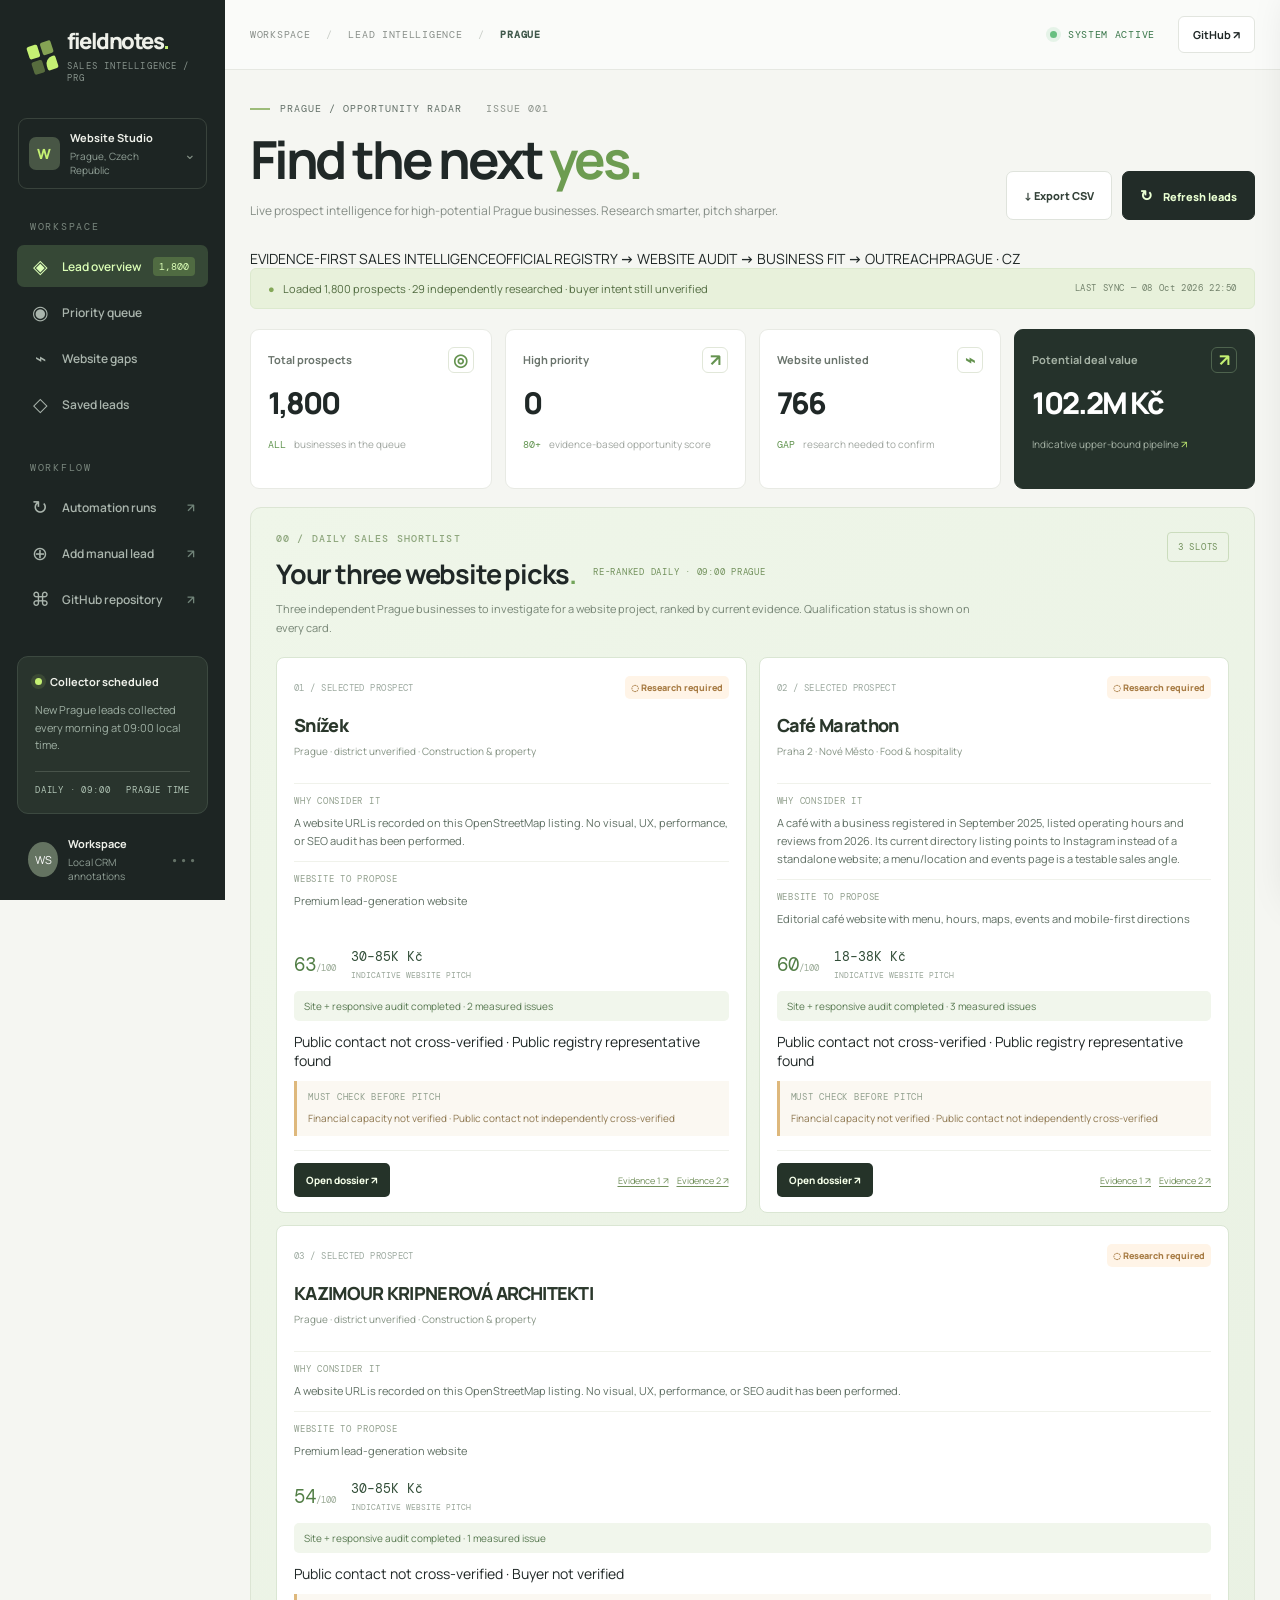
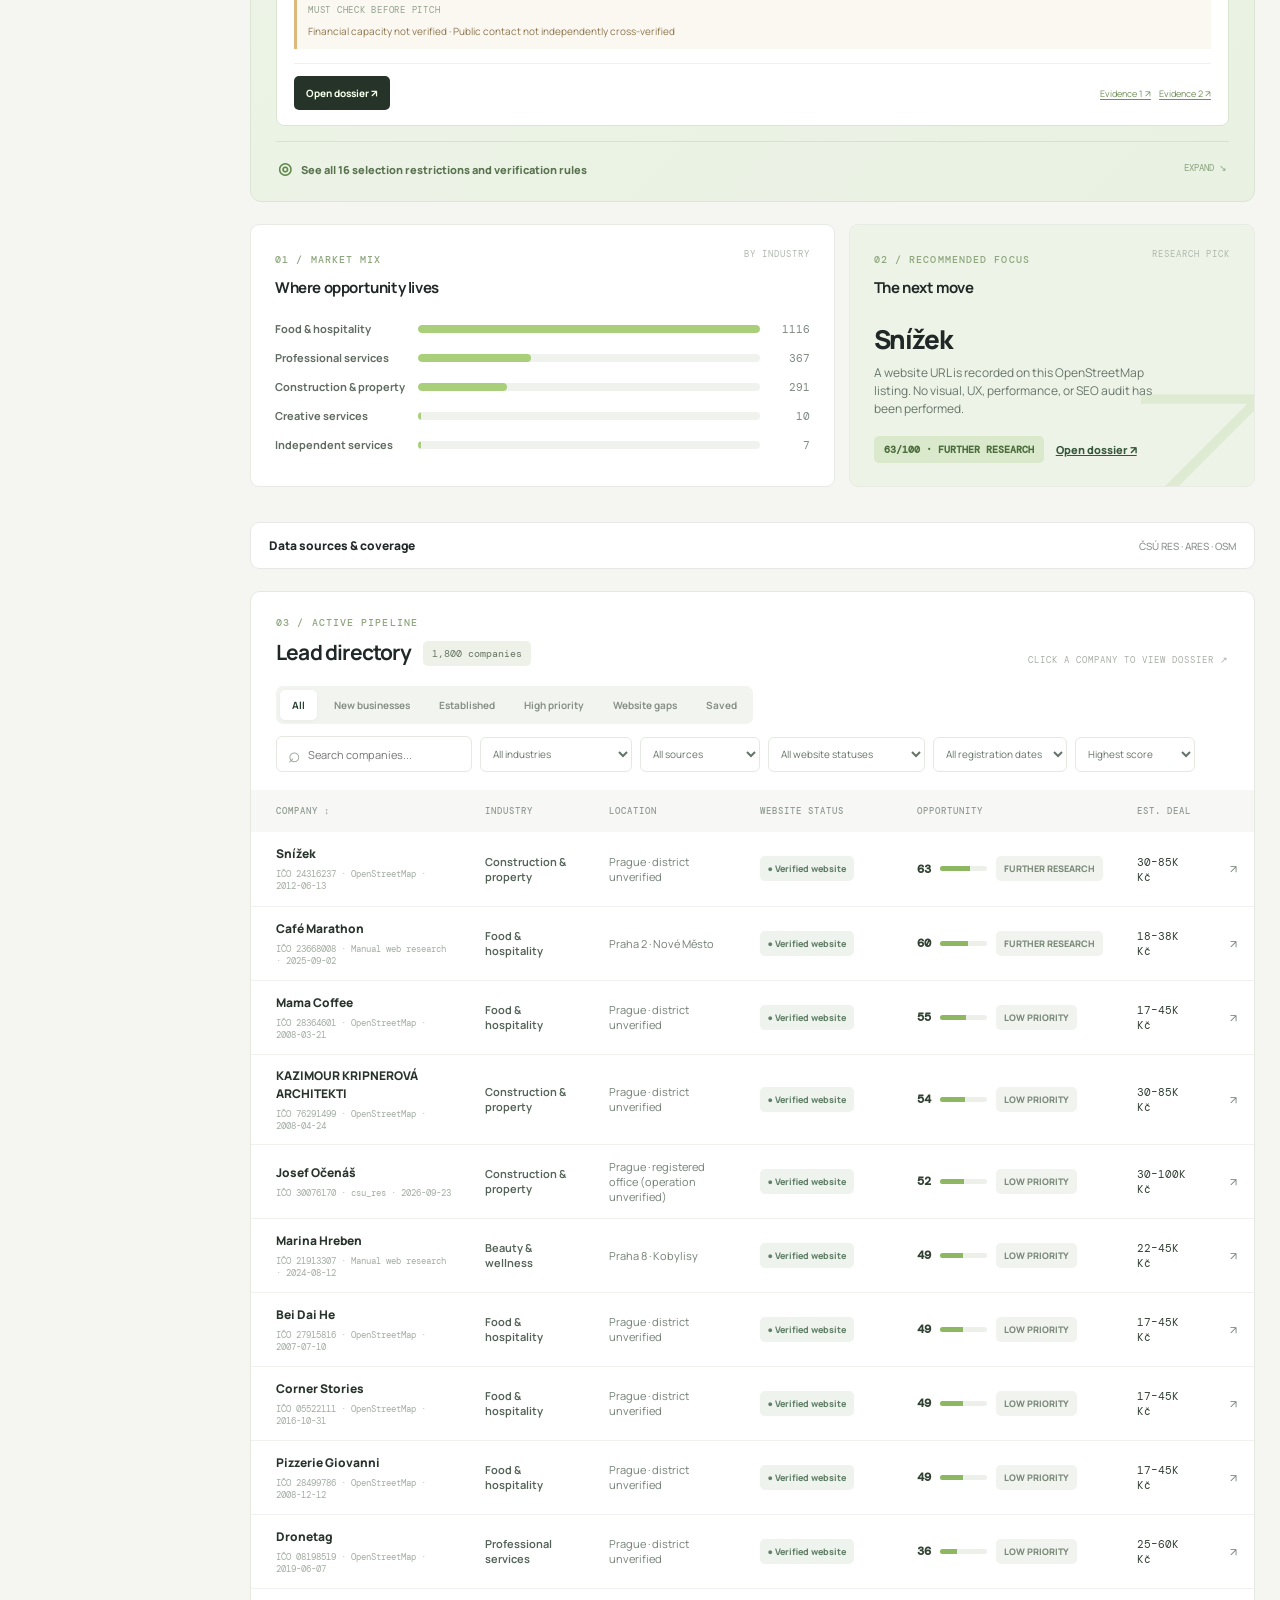
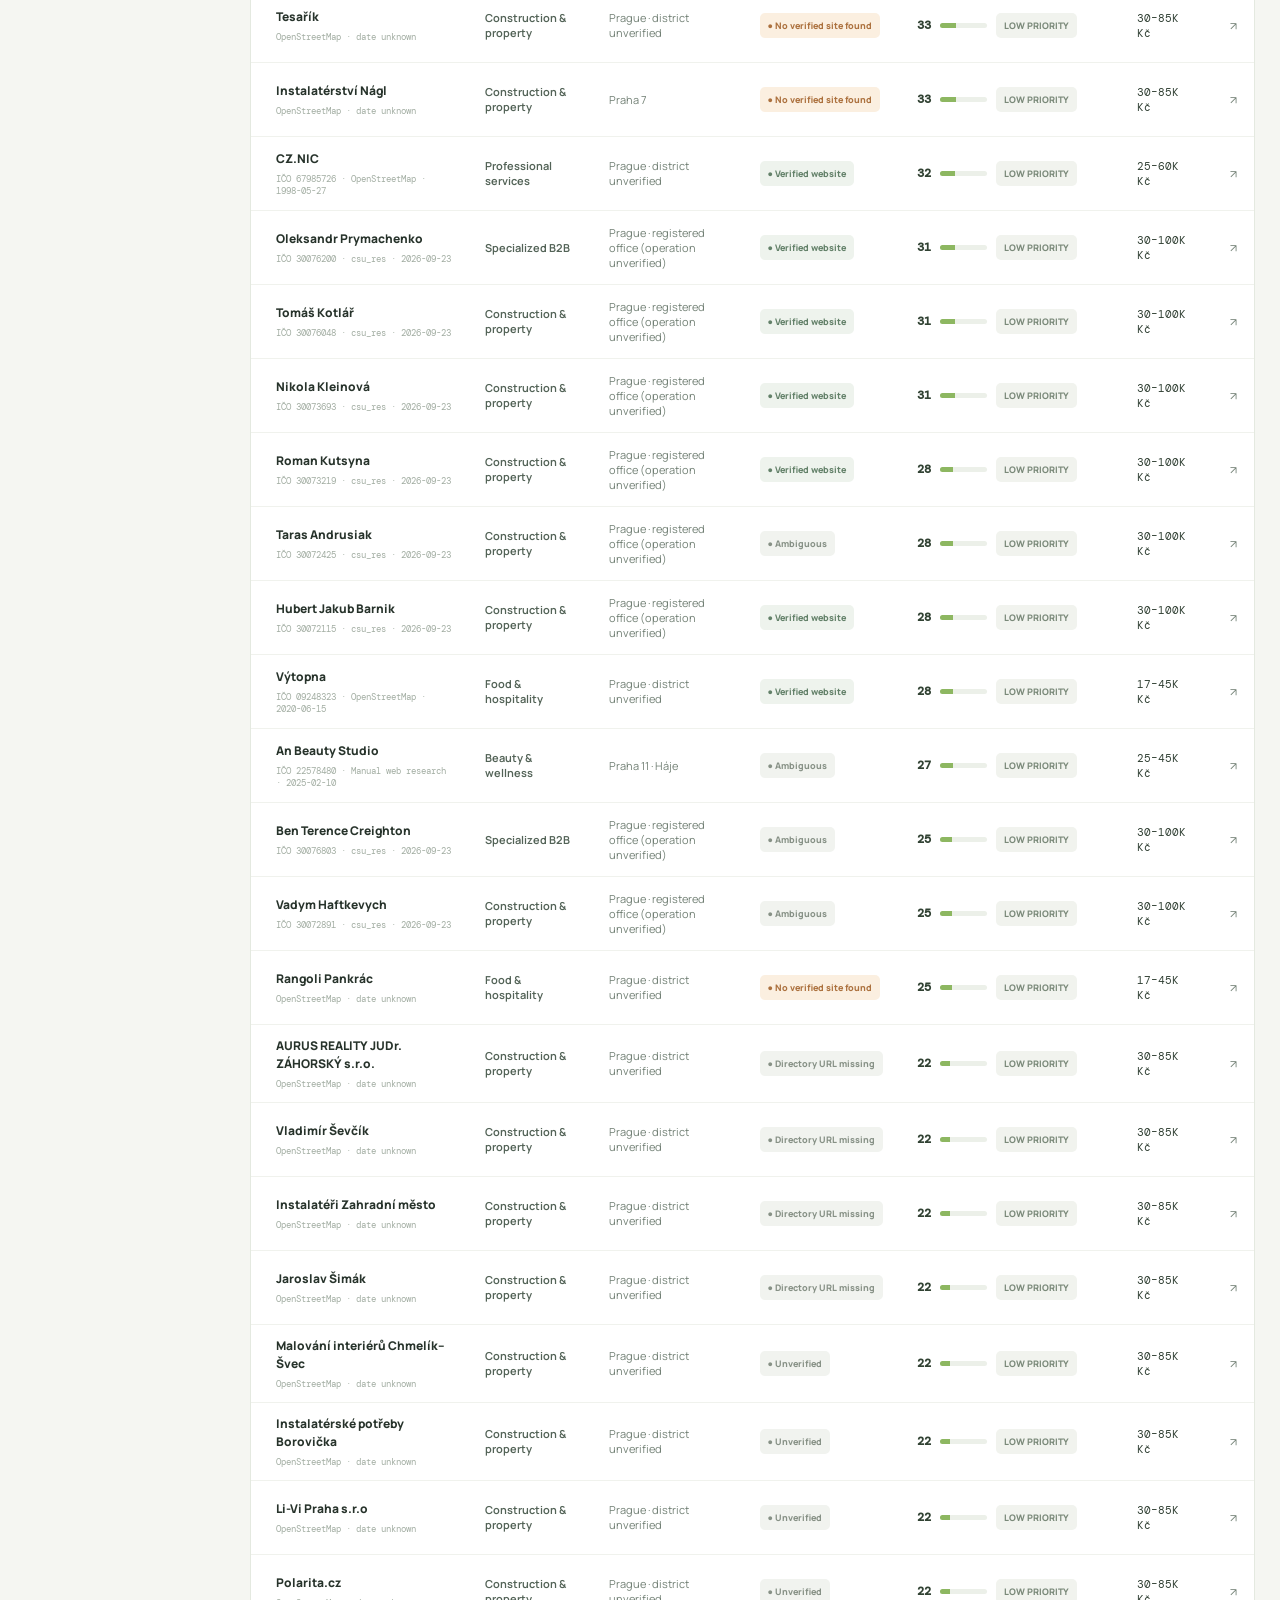
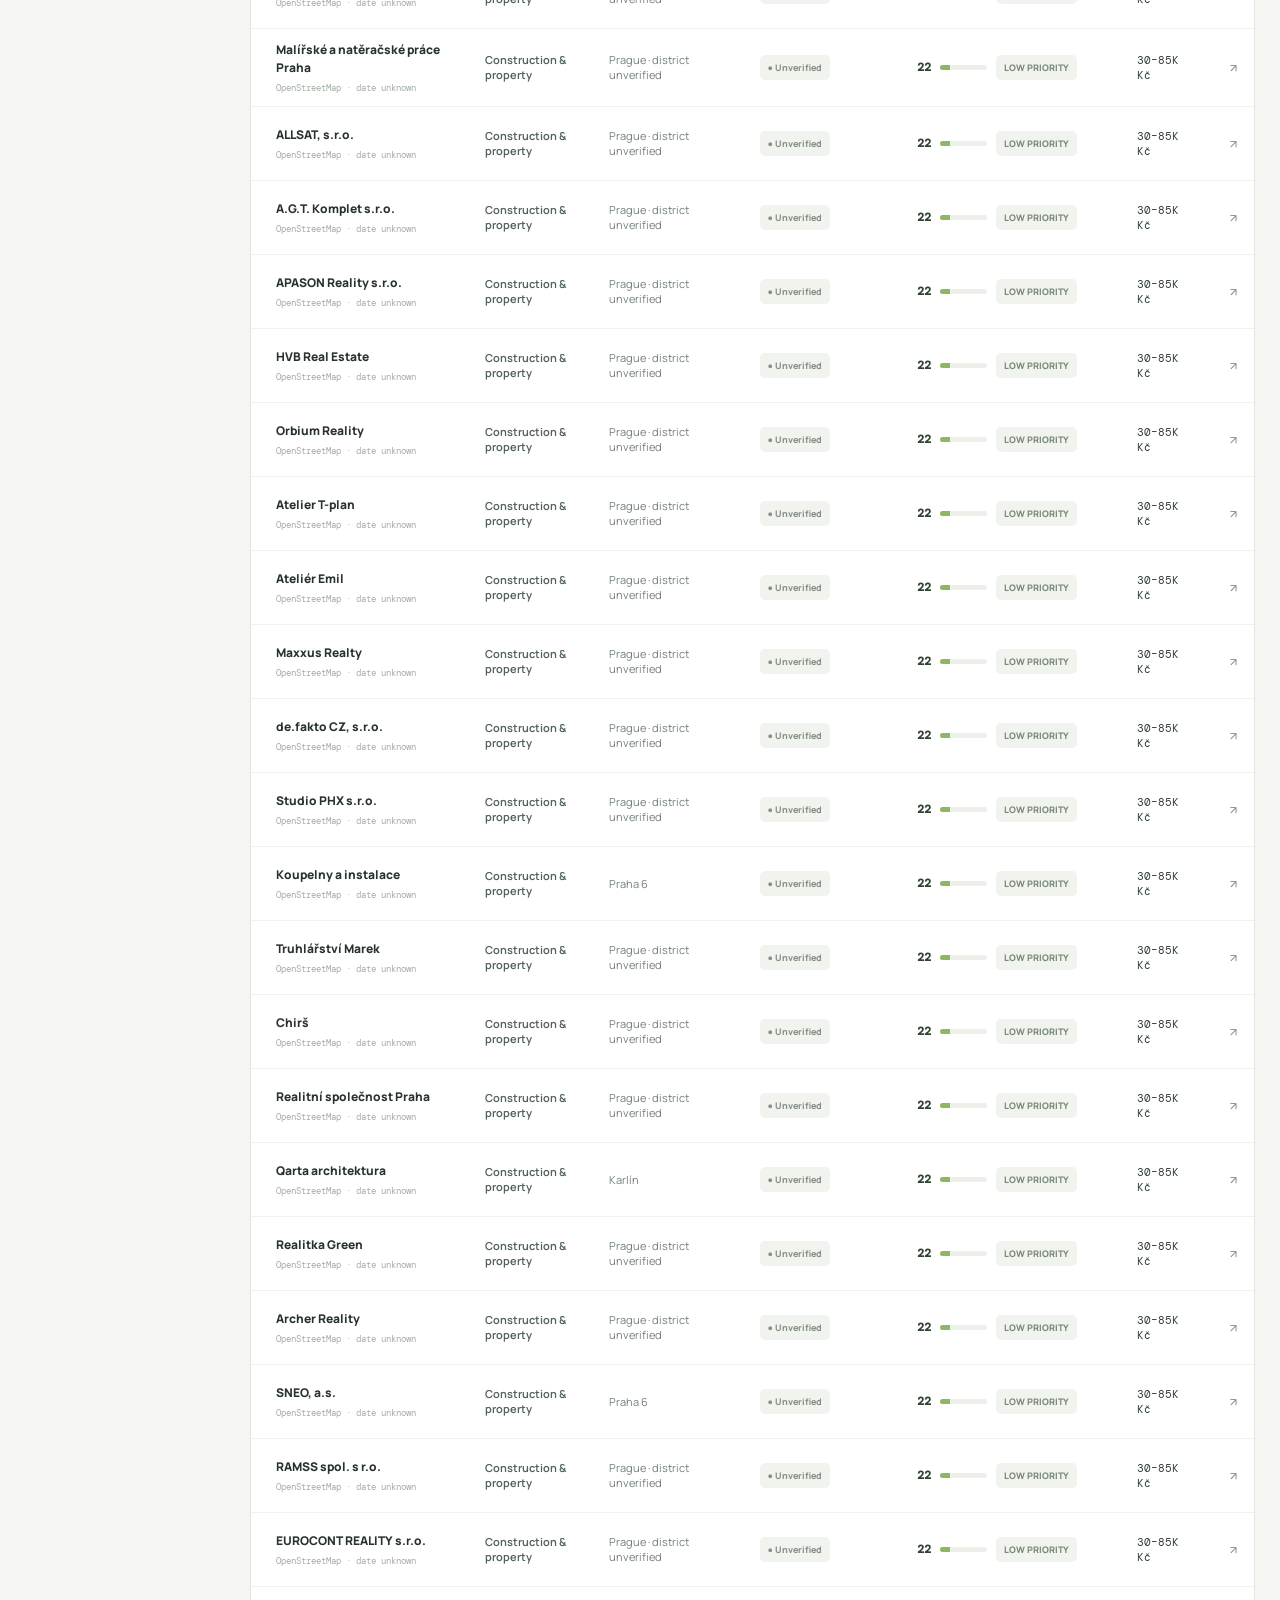
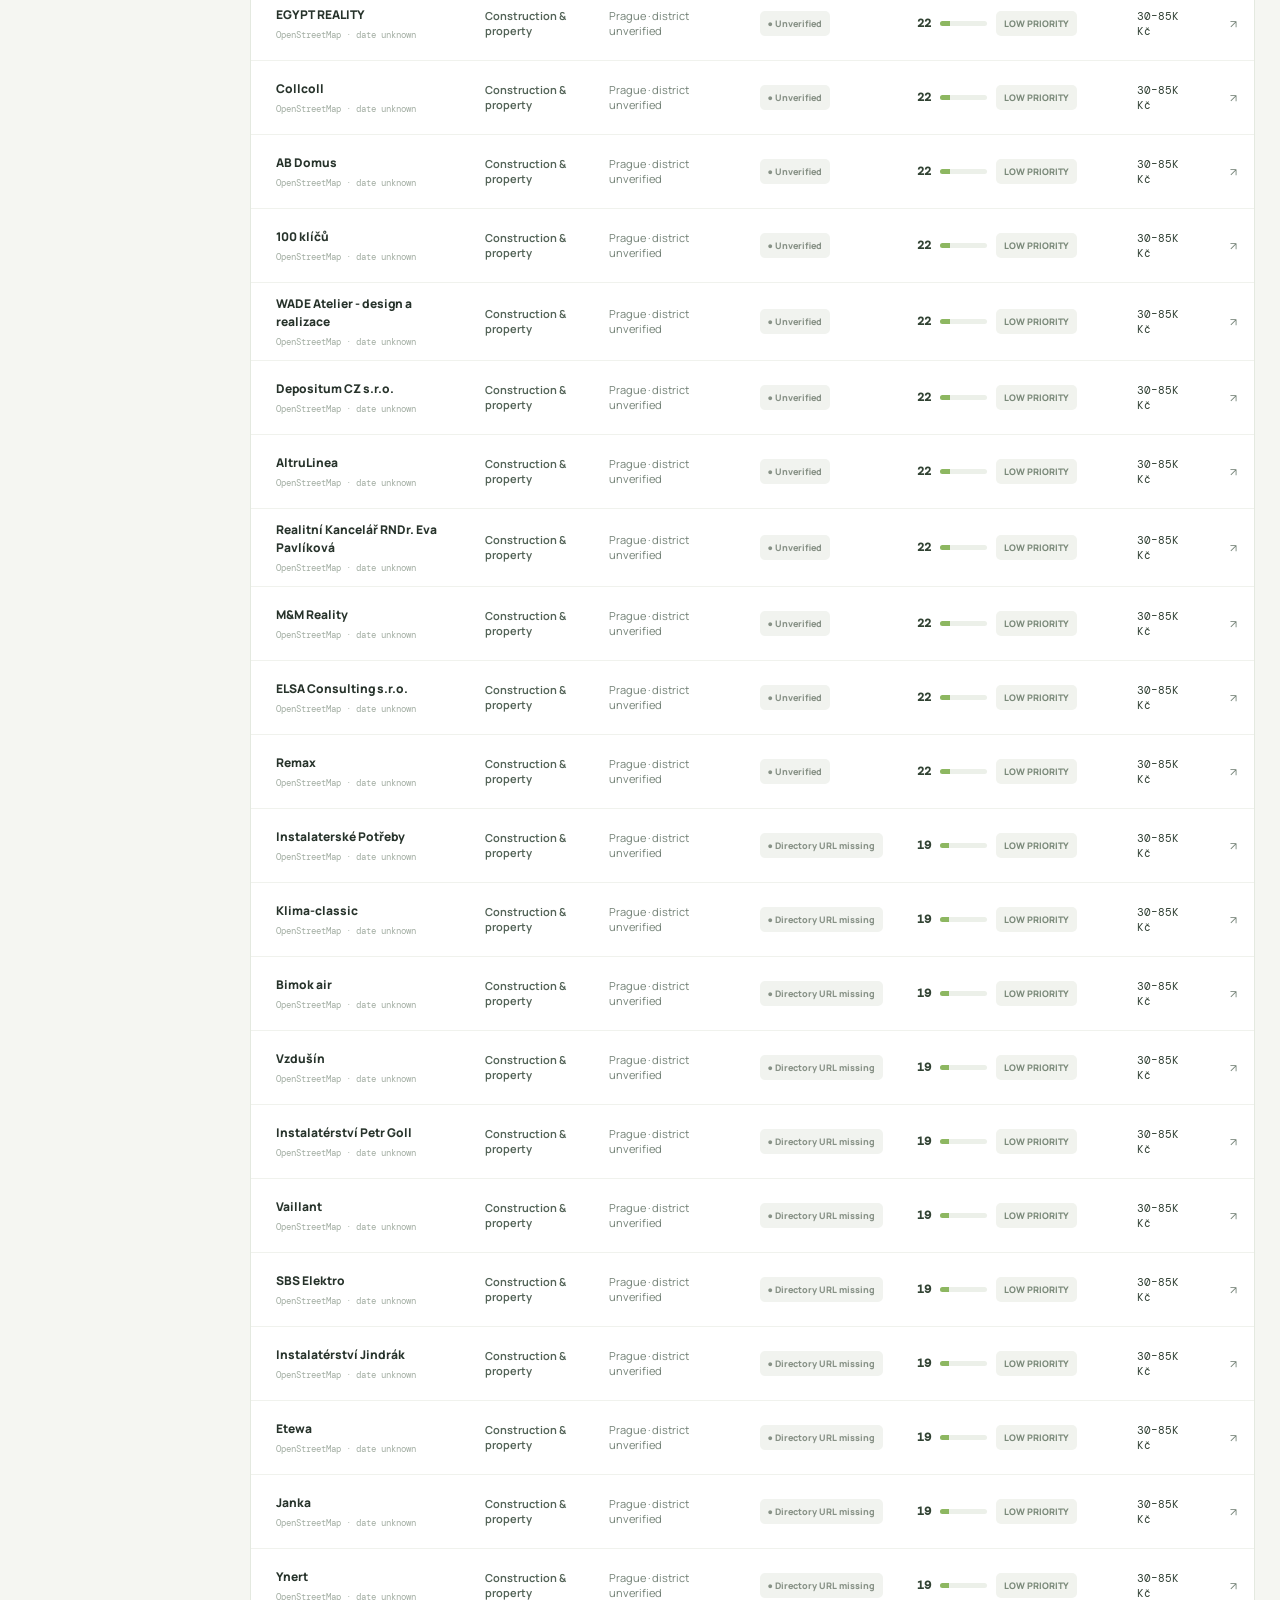
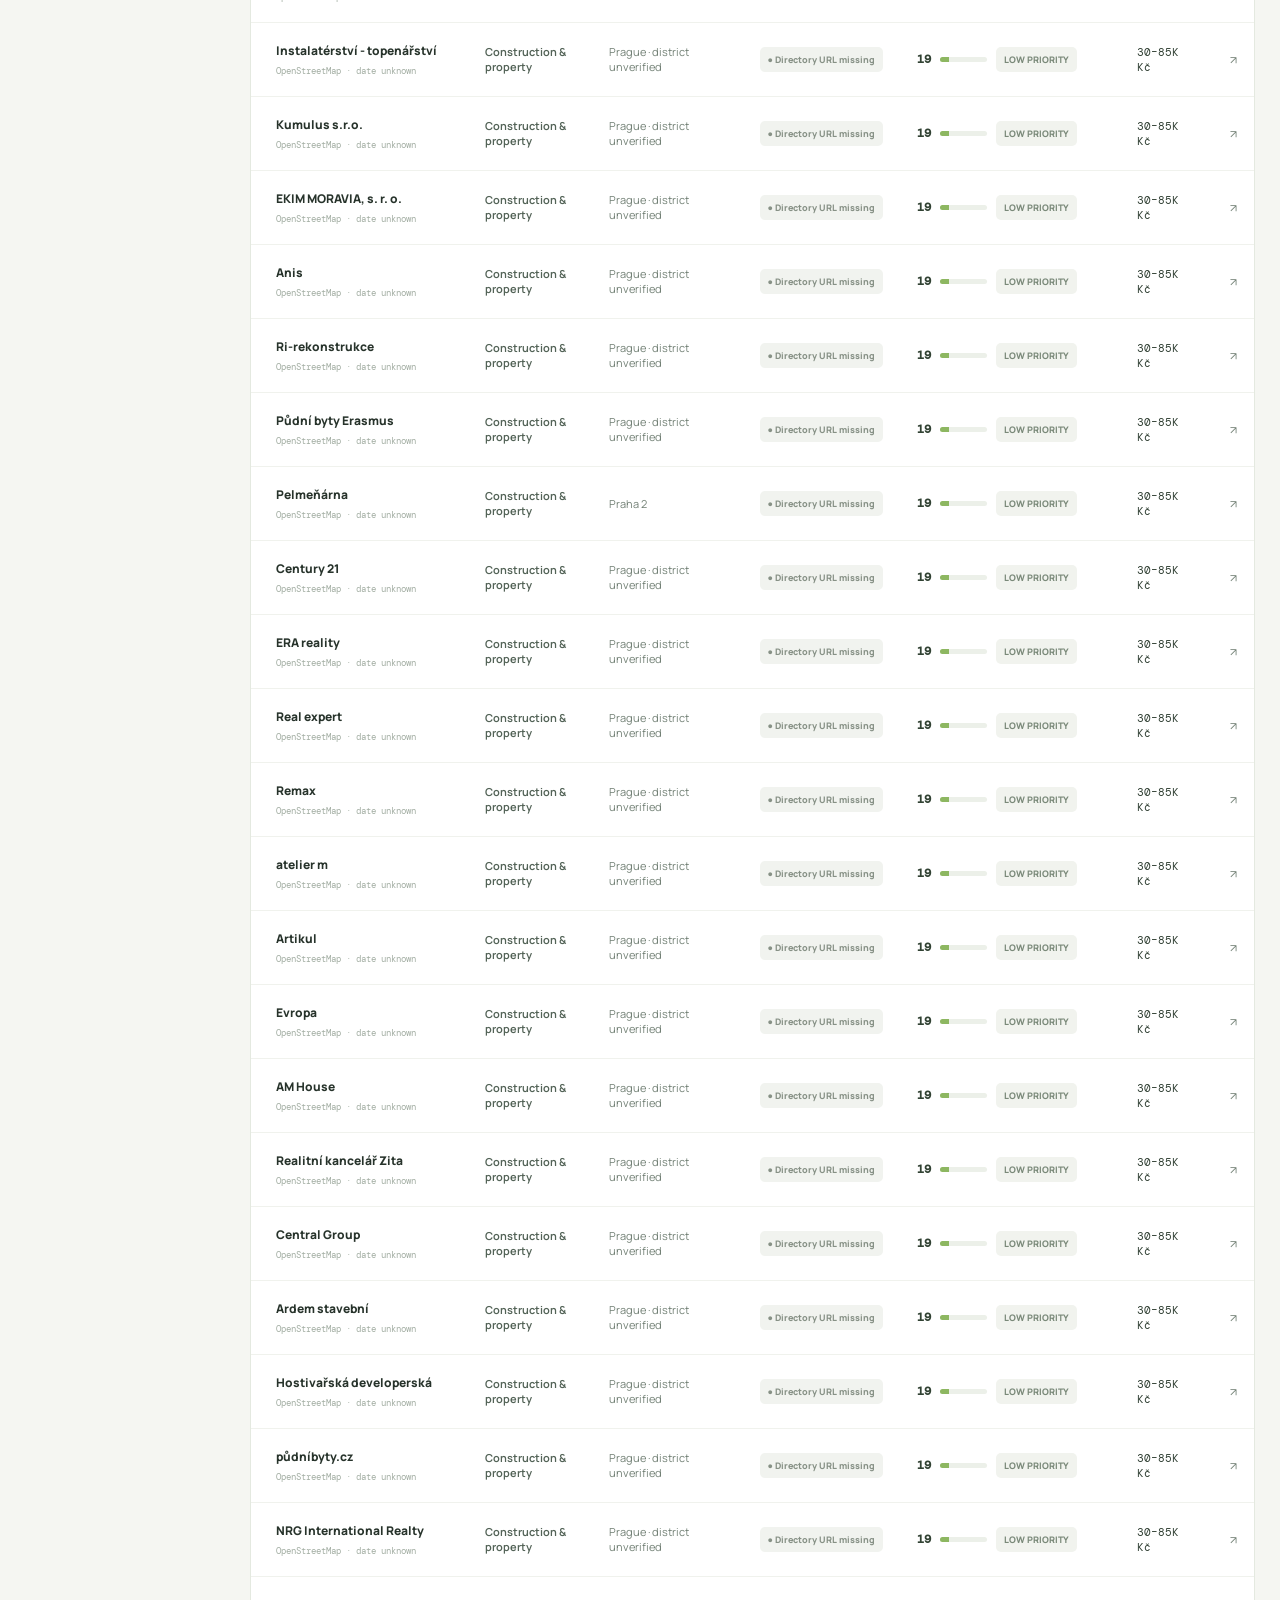
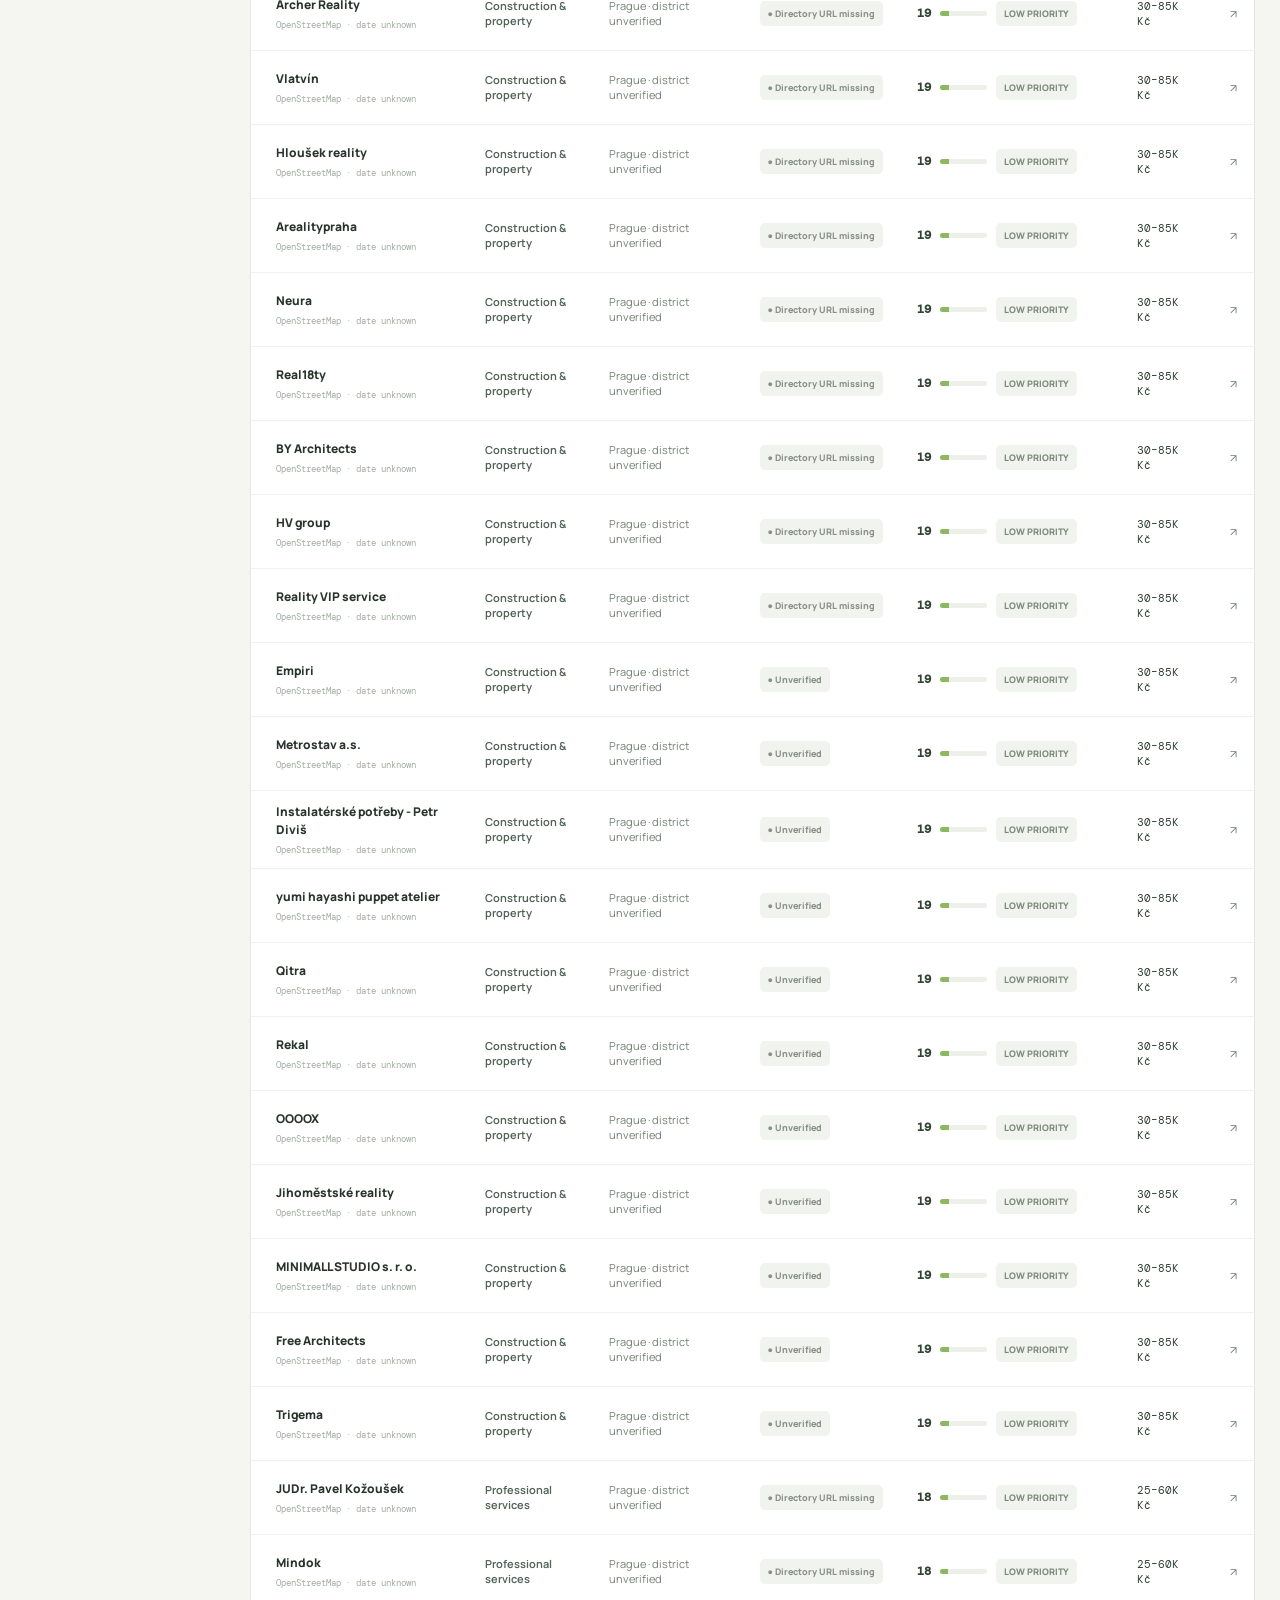
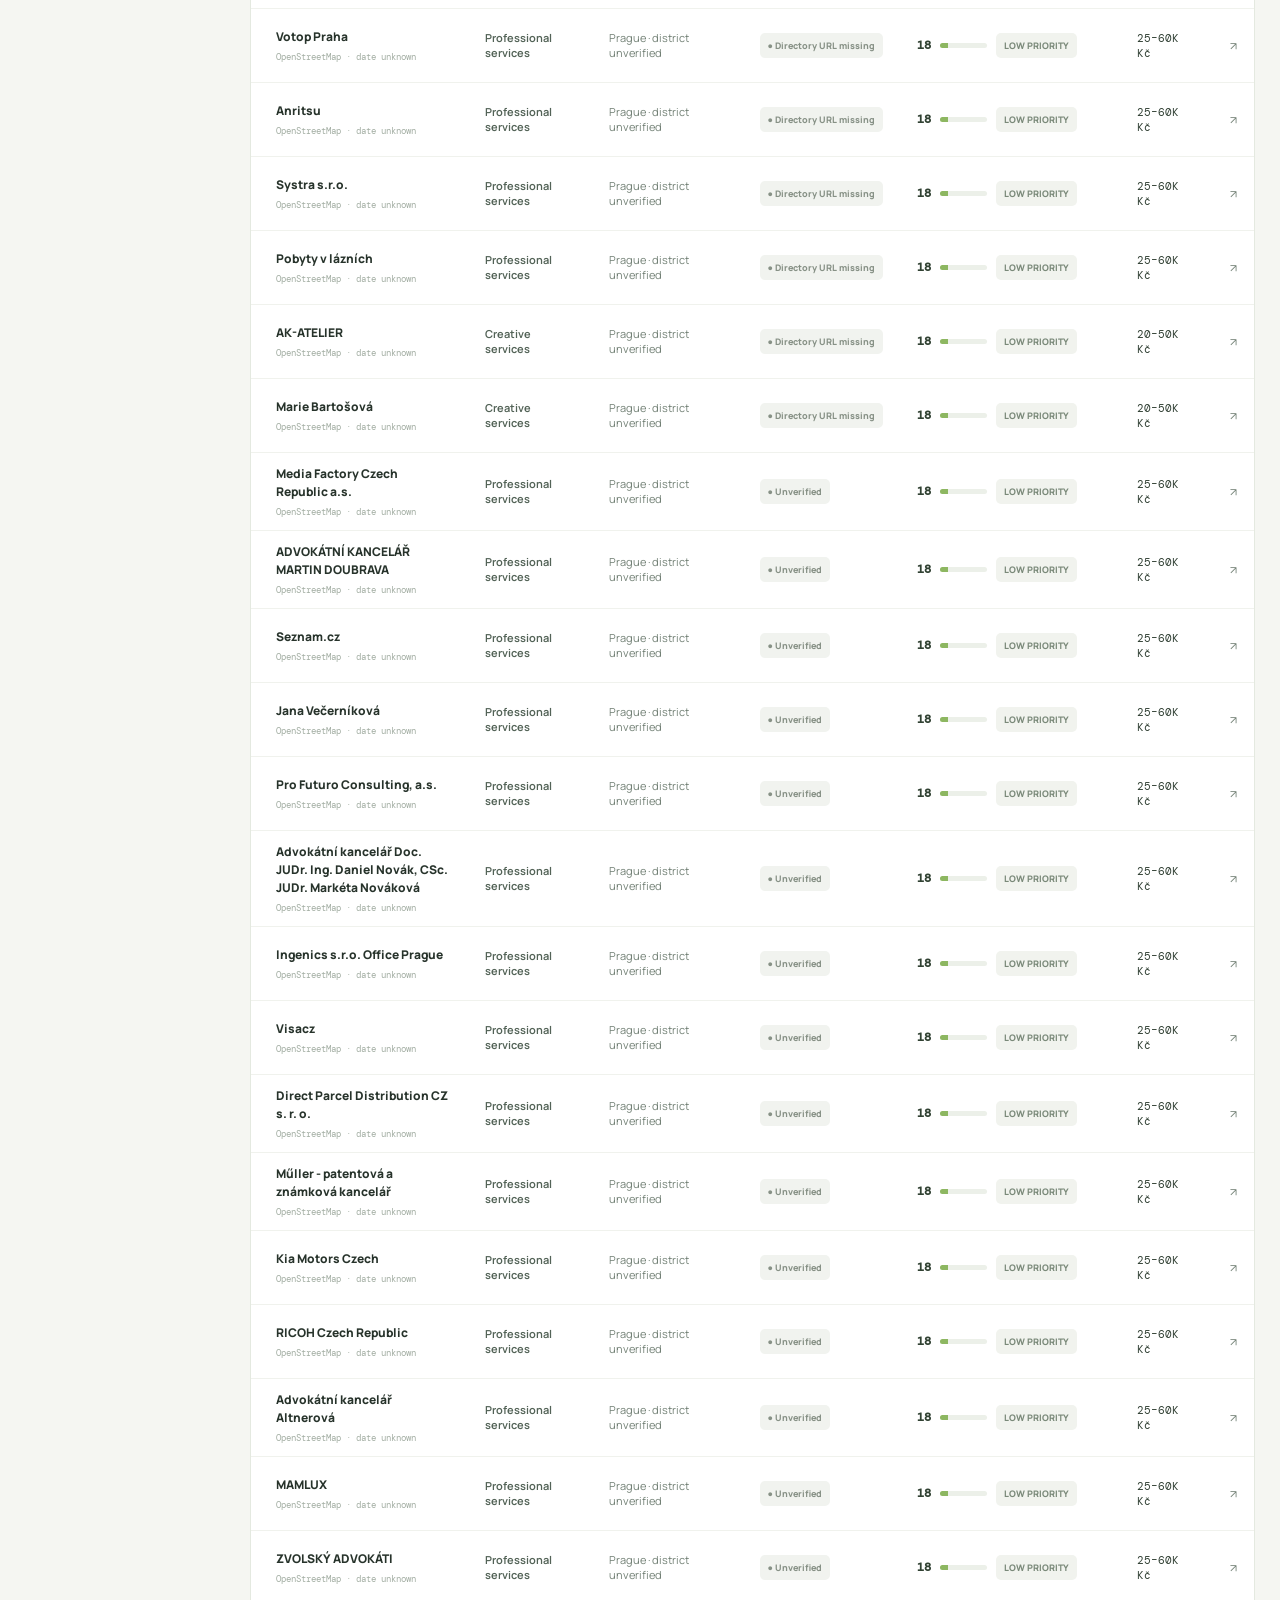
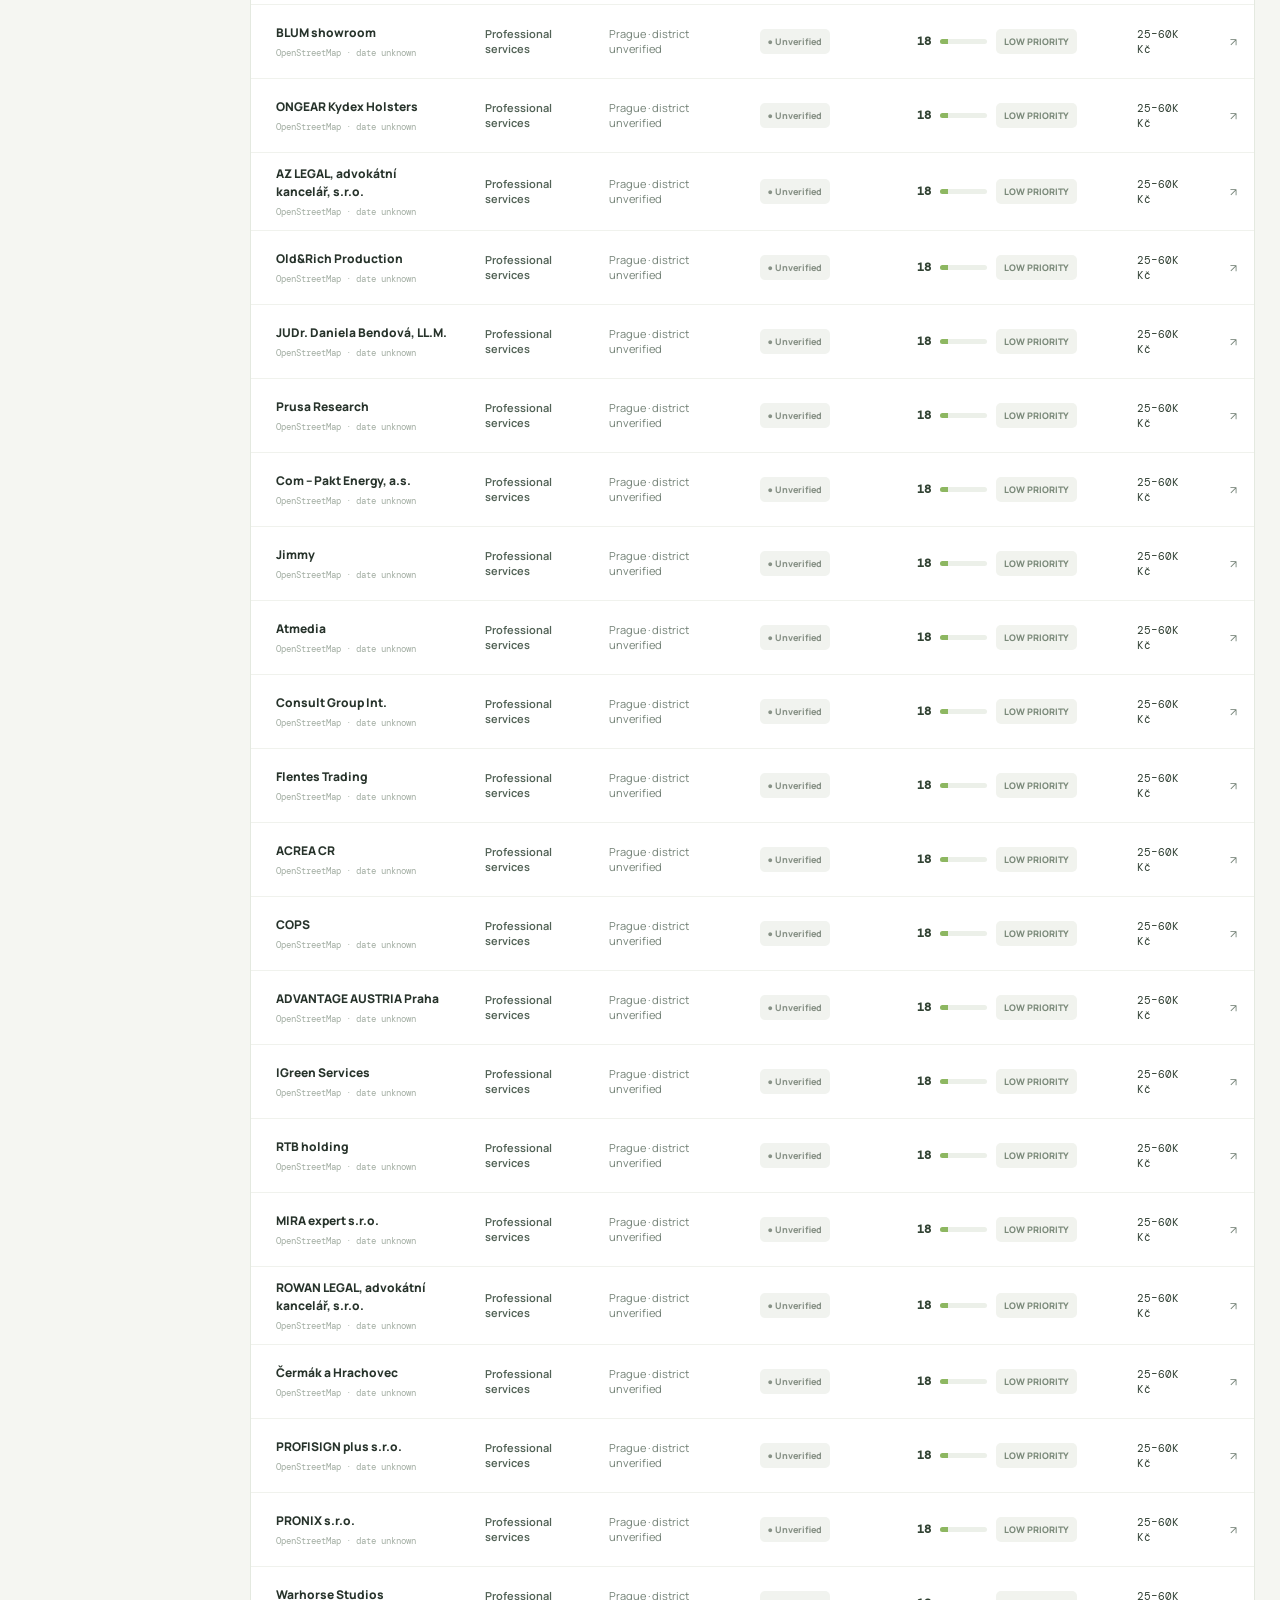
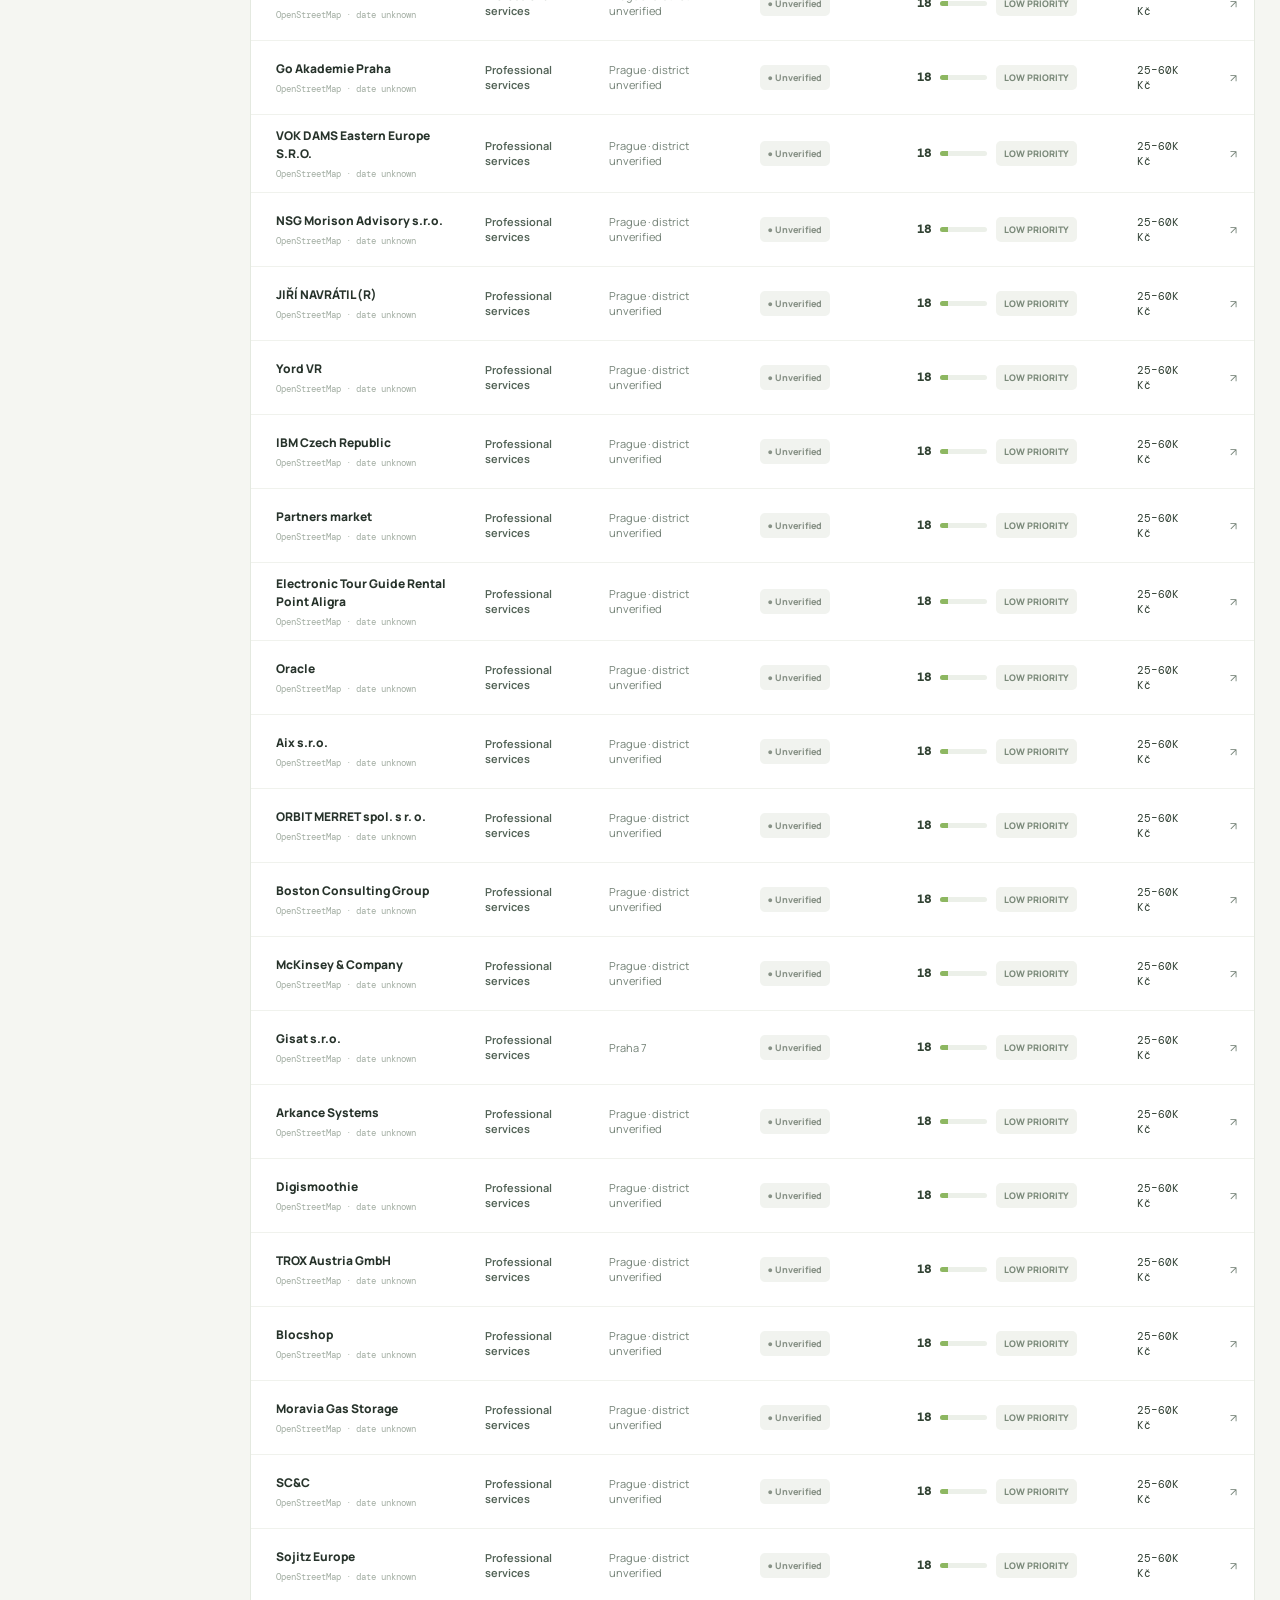
==== commit 14e0c4e4: "Refine intelligence dashboard hero and accurate source/priority labels" ====
--- a/index.html
+++ b/index.html
@@ -36,10 +36,11 @@
     <header class="topbar"><div class="topbar-path">WORKSPACE <span>/</span> LEAD INTELLIGENCE <span>/</span> <strong>PRAGUE</strong></div><div class="topbar-right"><span class="live-indicator"><span></span> SYSTEM ACTIVE</span><a href="https://github.com/ThisismynameNOT/Websites-Leads" target="_blank" rel="noopener noreferrer" class="github-link">GitHub ↗</a></div></header>
     <div class="main-content">
       <div class="heading-block"><div><div class="eyebrow"><span class="eyebrow-line"></span> PRAGUE / OPPORTUNITY RADAR <span class="issue">ISSUE 001</span></div><h1>Find the next <em>yes.</em></h1><p>Live prospect intelligence for high-potential Prague businesses. Research smarter, pitch sharper.</p></div><div class="heading-actions"><button type="button" class="btn-secondary" id="export-btn">↓ Export CSV</button><button type="button" class="btn-primary" id="refresh-btn"><span>↻</span> Refresh leads</button></div></div>
+      <div class="intelligence-ribbon" aria-label="Research workflow"><span class="ribbon-label"><span class="ribbon-signal"></span> EVIDENCE-FIRST SALES INTELLIGENCE</span><span class="ribbon-separator"></span><span>OFFICIAL REGISTRY <b>→</b> WEBSITE AUDIT <b>→</b> BUSINESS FIT <b>→</b> OUTREACH</span><span class="ribbon-detail">PRAGUE · CZ</span></div>
       <section class="data-banner" id="data-banner" aria-live="polite"><div><span class="banner-pin">●</span><span id="data-status">Connecting to GitHub lead data…</span></div><span id="last-updated">LAST SYNC — CHECKING</span></section>
       <section class="stat-grid" aria-label="Pipeline overview">
         <article class="stat-card"><div class="stat-top"><span>Total prospects</span><span class="stat-icon">◎</span></div><div class="stat-value" id="stat-total">—</div><div class="stat-foot"><span class="stat-accent">ALL</span> businesses in the queue</div></article>
-        <article class="stat-card"><div class="stat-top"><span>High priority</span><span class="stat-icon">↗</span></div><div class="stat-value" id="stat-hot">—</div><div class="stat-foot"><span class="stat-accent">65+</span> opportunity score</div></article>
+        <article class="stat-card"><div class="stat-top"><span>High priority</span><span class="stat-icon">↗</span></div><div class="stat-value" id="stat-hot">—</div><div class="stat-foot"><span class="stat-accent">80+</span> evidence-based opportunity score</div></article>
         <article class="stat-card"><div class="stat-top"><span>Website unlisted</span><span class="stat-icon">⌁</span></div><div class="stat-value" id="stat-unlisted">—</div><div class="stat-foot"><span class="stat-accent">GAP</span> research needed to confirm</div></article>
         <article class="stat-card stat-card-dark"><div class="stat-top"><span>Potential deal value</span><span class="stat-icon">↗</span></div><div class="stat-value" id="stat-value">—</div><div class="stat-foot">Indicative upper-bound pipeline <span>↗</span></div></article>
       </section>
@@ -60,7 +61,7 @@
       <section class="leads-section"><div class="section-header"><div><div class="kicker">03 / ACTIVE PIPELINE</div><div class="section-title-row"><h2>Lead directory</h2><span class="result-count" id="result-count">0 companies</span></div></div><div class="small-caption">CLICK A COMPANY TO VIEW DOSSIER <span>↗</span></div></div>
         <div class="table-toolbar"><div class="seg-tabs" role="group" aria-label="Lead filters"><button class="seg active" data-tab="all">All</button><button class="seg" data-tab="new">New businesses</button><button class="seg" data-tab="established">Established</button><button class="seg" data-tab="hot">High priority</button><button class="seg" data-tab="unlisted">Website gaps</button><button class="seg" data-tab="saved">Saved</button></div><div class="filter-tools"><label class="searchbox"><span>⌕</span><input id="search" type="search" placeholder="Search companies..." aria-label="Search companies"></label><select id="industry-filter" aria-label="Filter by industry"><option value="all">All industries</option></select><select id="source-filter" aria-label="Company discovery source"><option value="all">All sources</option><option value="csu_res">ČSÚ RES</option><option value="OpenStreetMap">OpenStreetMap</option><option value="Manual curation">Manual research</option></select><select id="website-filter" aria-label="Website intelligence status"><option value="all">All website statuses</option><option value="VERIFIED_WEBSITE">Verified website</option><option value="THIRD_PARTY_PRESENCE_ONLY">Social/directory only</option><option value="NO_VERIFIED_WEBSITE_FOUND">No verified website found</option><option value="AMBIGUOUS">Ambiguous</option><option value="SEARCH_UNAVAILABLE">Unknown / search failed</option></select><select id="age-filter" aria-label="Registration date window"><option value="all">All registration dates</option><option value="7">Last 7 days</option><option value="30">Last 30 days</option><option value="90">Last 90 days</option><option value="365">Last 12 months</option><option value="730">Last 24 months</option></select><select id="sort-filter" aria-label="Sort leads"><option value="score">Highest score</option><option value="recent">Newest found</option><option value="name">Company A–Z</option></select></div></div>
         <div class="table-wrap"><table><thead><tr><th>COMPANY <span>↕</span></th><th>INDUSTRY</th><th>LOCATION</th><th>WEBSITE STATUS</th><th>OPPORTUNITY</th><th>EST. DEAL</th><th></th></tr></thead><tbody id="leads-body"></tbody></table><div id="empty-state" class="empty-state" hidden><div class="empty-icon">⌕</div><h3 id="empty-title">No leads found yet</h3><p id="empty-copy">The collector will populate this directory during its first successful run. You can also add verified leads manually.</p><a href="https://github.com/ThisismynameNOT/Websites-Leads/actions" target="_blank" rel="noopener noreferrer">View collector →</a></div></div>
-        <div class="table-footer"><span id="table-summary">Showing 0 leads</span><span>DATA SOURCES: OPENSTREETMAP · ARES · MANUAL REVIEW</span></div>
+        <div class="table-footer"><span id="table-summary">Showing 0 leads</span><span>DATA SOURCES: ČSÚ RES · ARES · OPENSTREETMAP · VERIFIED RESEARCH</span></div>
       </section>
       <section class="action-section">
         <div class="section-header action-header"><div><div class="kicker">04 / SALES RESEARCH DESK</div><div class="section-title-row"><h2>What to investigate next</h2><span class="result-count">ACTIONABLE SHORTLIST</span></div></div><div class="small-caption">RESEARCH FIRST · THEN OUTREACH</div></div>
--- a/styles.css
+++ b/styles.css
@@ -79,3 +79,24 @@
 .research-field a{font-weight:700;color:#3e7549;text-decoration:underline;text-underline-offset:2px}
 .research-dossier .source-list{gap:5px}
 .research-dossier .source-list a{font-size:9px}
+
+/* Czech registry, commercial scoring and fine-grained discovery filters */
+.filter-tools{flex-wrap:wrap;row-gap:8px}
+.filter-tools select{max-width:180px;min-width:120px}
+.seg-tabs{flex-wrap:wrap;gap:5px}
+.source-status-panel{background:#fff;border:1px solid var(--border);border-radius:9px;padding:14px 18px;margin:8px 0 22px}
+.source-status-panel summary{font-size:12px;font-weight:800;cursor:pointer;display:flex;justify-content:space-between;gap:10px;align-items:center}
+.source-status-panel summary span{font-size:10px;font-weight:500;color:var(--muted)}
+.source-status-panel>p{font-size:11px;line-height:1.6;color:var(--muted)}
+#source-status-list{display:grid;grid-template-columns:repeat(2,minmax(0,1fr));gap:5px 14px;margin-top:16px}
+.source-status-row{display:flex;justify-content:space-between;gap:12px;border-bottom:1px solid var(--border);padding:8px 0;align-items:center}
+.source-status-row strong{font-size:10px;font-weight:750}
+.source-status-row span{font:9px var(--mono);color:#6c855c;text-align:right}
+.score-dossier{border:1px solid #e3e7e0;border-radius:8px;background:#fafcf7;padding:17px;margin:18px 0}
+.score-dossier h3{font-size:15px}
+.score-dossier h4{font-size:11px;margin:15px 0 7px}
+.score-dossier>p,.score-dossier li{font-size:11px;line-height:1.7;color:#61705b}
+.score-dossier ul{padding-left:20px}
+.score-breakdown-row{display:flex;gap:12px;justify-content:space-between;padding:9px 0;border-bottom:1px solid #e3e9df;font-size:11px}
+.score-breakdown-row strong{font-family:var(--mono);font-size:11px;color:#497945}
+@media(max-width:800px){#source-status-list{grid-template-columns:1fr}.source-status-panel summary{align-items:flex-start}.filter-tools select{min-width:122px;max-width:100%}}
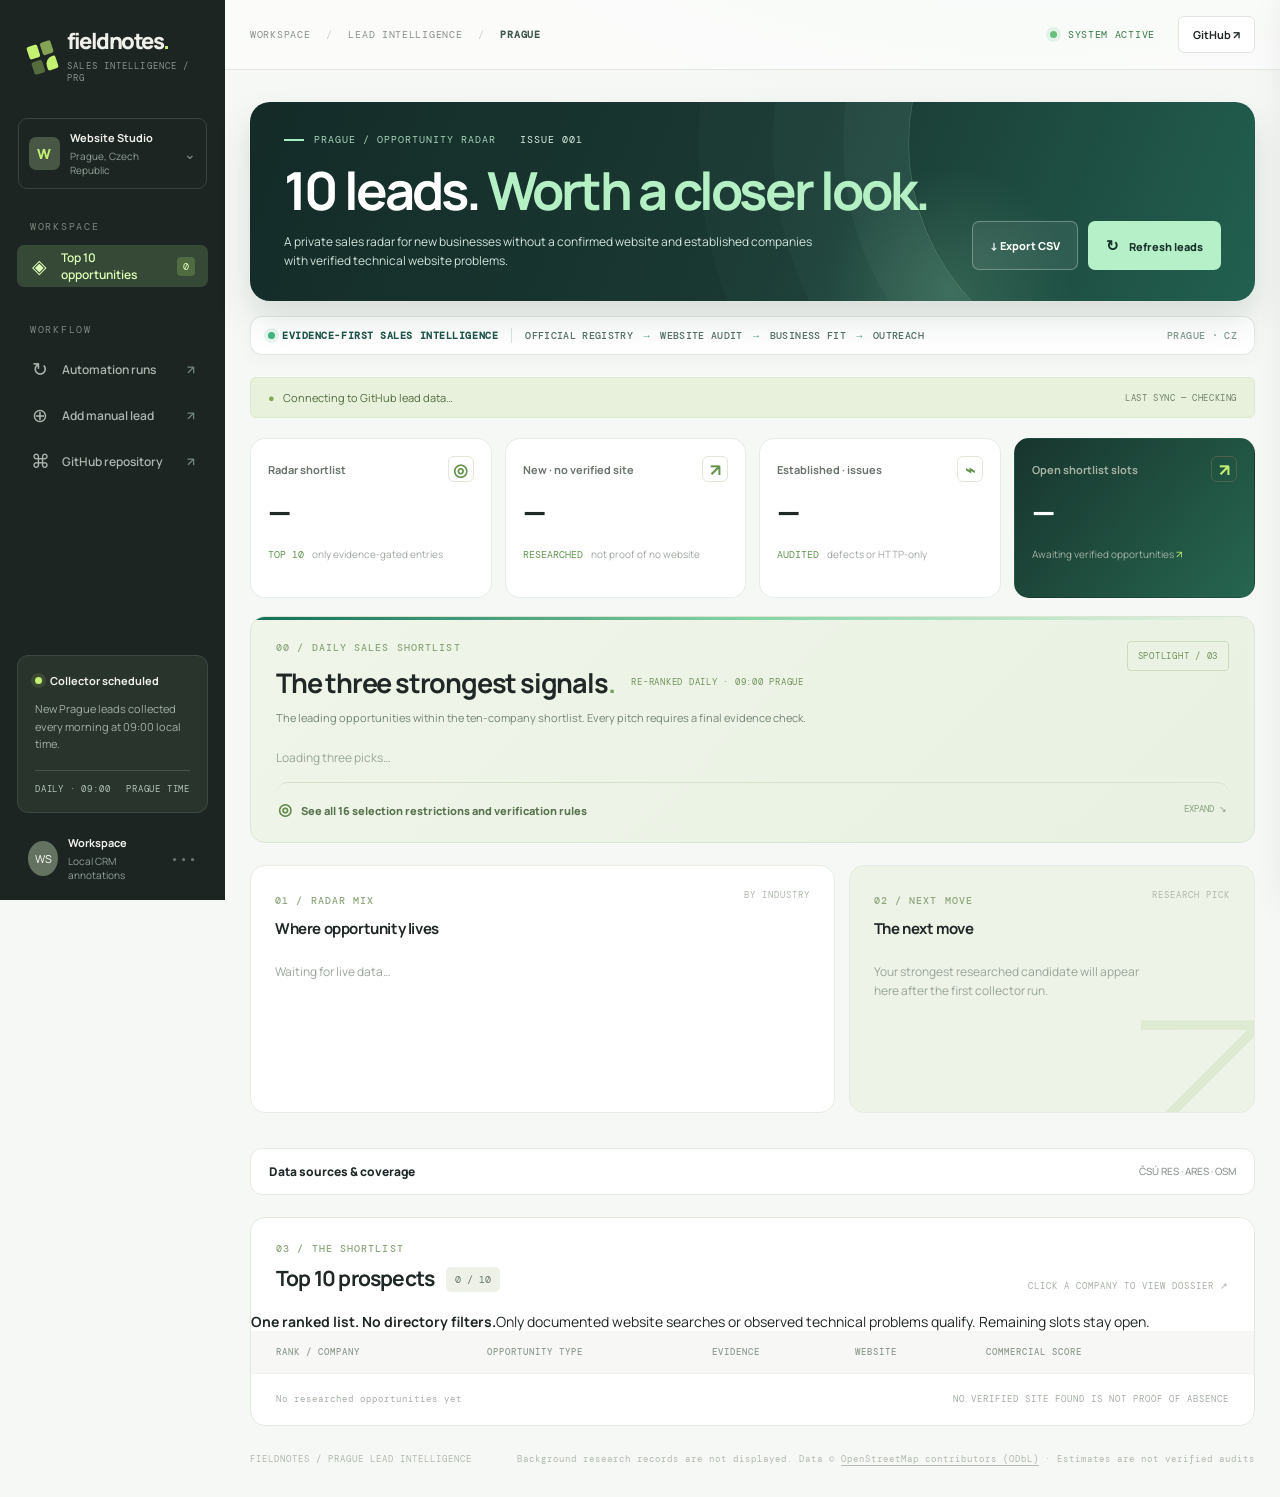
==== commit d067cc6d: "ui: show only ten evidence-backed opportunities, remove directory filters" ====
--- a/index.html
+++ b/index.html
@@ -12,6 +12,7 @@
   <link href="https://fonts.googleapis.com/css2?family=DM+Mono:wght@400;500&family=DM+Sans:wght@400;500;600;700&family=Manrope:wght@400;500;600;700;800&display=swap" rel="stylesheet">
   <link rel="stylesheet" href="./styles.css">
   <script defer src="./picks.js"></script>
+  <script defer src="./opportunity.js"></script>
   <script defer src="./app.js"></script>
 </head>
 <body>
@@ -19,13 +20,7 @@
   <aside class="sidebar">
     <div class="identity"><div class="brandmark" aria-hidden="true"><span></span><span></span><span></span><span></span></div><div class="brand-name">fieldnotes<span class="period">.</span><small>SALES INTELLIGENCE / PRG</small></div></div>
     <div class="workspace"><span class="workspace-icon">W</span><div><strong>Website Studio</strong><small>Prague, Czech Republic</small></div><span class="chevron">⌄</span></div>
-    <div class="nav-group"><div class="nav-label">WORKSPACE</div>
-      <button class="nav-link active" data-tab="all"><span class="nav-glyph">◈</span><span>Lead overview</span><span class="nav-count" id="nav-count">0</span></button>
-      <button class="nav-link" data-tab="hot"><span class="nav-glyph">◉</span><span>Priority queue</span></button>
-      <button class="nav-link" data-tab="unlisted"><span class="nav-glyph">⌁</span><span>Website gaps</span></button>
-      <button class="nav-link" data-tab="saved"><span class="nav-glyph">◇</span><span>Saved leads</span></button>
-    </div>
-    <div class="nav-group"><div class="nav-label">WORKFLOW</div>
+    <div class="nav-group"><div class="nav-label">WORKSPACE</div><span class="nav-link active"><span class="nav-glyph">◈</span><span>Top 10 opportunities</span><span class="nav-count" id="nav-count">0</span></span></div><div class="nav-group"><div class="nav-label">WORKFLOW</div>
       <a class="nav-link" href="https://github.com/ThisismynameNOT/Websites-Leads/actions" target="_blank" rel="noopener noreferrer"><span class="nav-glyph">↻</span><span>Automation runs</span><span class="external">↗</span></a>
       <a class="nav-link" href="https://github.com/ThisismynameNOT/Websites-Leads/edit/main/data/manual-leads.json" target="_blank" rel="noopener noreferrer"><span class="nav-glyph">⊕</span><span>Add manual lead</span><span class="external">↗</span></a>
       <a class="nav-link" href="https://github.com/ThisismynameNOT/Websites-Leads" target="_blank" rel="noopener noreferrer"><span class="nav-glyph">⌘</span><span>GitHub repository</span><span class="external">↗</span></a>
@@ -35,42 +30,35 @@
   <main class="main">
     <header class="topbar"><div class="topbar-path">WORKSPACE <span>/</span> LEAD INTELLIGENCE <span>/</span> <strong>PRAGUE</strong></div><div class="topbar-right"><span class="live-indicator"><span></span> SYSTEM ACTIVE</span><a href="https://github.com/ThisismynameNOT/Websites-Leads" target="_blank" rel="noopener noreferrer" class="github-link">GitHub ↗</a></div></header>
     <div class="main-content">
-      <div class="heading-block"><div><div class="eyebrow"><span class="eyebrow-line"></span> PRAGUE / OPPORTUNITY RADAR <span class="issue">ISSUE 001</span></div><h1>Find the next <em>yes.</em></h1><p>Live prospect intelligence for high-potential Prague businesses. Research smarter, pitch sharper.</p></div><div class="heading-actions"><button type="button" class="btn-secondary" id="export-btn">↓ Export CSV</button><button type="button" class="btn-primary" id="refresh-btn"><span>↻</span> Refresh leads</button></div></div>
+      <div class="heading-block"><div><div class="eyebrow"><span class="eyebrow-line"></span> PRAGUE / OPPORTUNITY RADAR <span class="issue">ISSUE 001</span></div><h1>10 leads. <em>Worth a closer look.</em></h1><p>A private sales radar for new businesses without a confirmed website and established companies with verified technical website problems.</p></div><div class="heading-actions"><button type="button" class="btn-secondary" id="export-btn">↓ Export CSV</button><button type="button" class="btn-primary" id="refresh-btn"><span>↻</span> Refresh leads</button></div></div>
       <div class="intelligence-ribbon" aria-label="Research workflow"><span class="ribbon-label"><span class="ribbon-signal"></span> EVIDENCE-FIRST SALES INTELLIGENCE</span><span class="ribbon-separator"></span><span>OFFICIAL REGISTRY <b>→</b> WEBSITE AUDIT <b>→</b> BUSINESS FIT <b>→</b> OUTREACH</span><span class="ribbon-detail">PRAGUE · CZ</span></div>
       <section class="data-banner" id="data-banner" aria-live="polite"><div><span class="banner-pin">●</span><span id="data-status">Connecting to GitHub lead data…</span></div><span id="last-updated">LAST SYNC — CHECKING</span></section>
       <section class="stat-grid" aria-label="Pipeline overview">
-        <article class="stat-card"><div class="stat-top"><span>Total prospects</span><span class="stat-icon">◎</span></div><div class="stat-value" id="stat-total">—</div><div class="stat-foot"><span class="stat-accent">ALL</span> businesses in the queue</div></article>
-        <article class="stat-card"><div class="stat-top"><span>High priority</span><span class="stat-icon">↗</span></div><div class="stat-value" id="stat-hot">—</div><div class="stat-foot"><span class="stat-accent">80+</span> evidence-based opportunity score</div></article>
-        <article class="stat-card"><div class="stat-top"><span>Website unlisted</span><span class="stat-icon">⌁</span></div><div class="stat-value" id="stat-unlisted">—</div><div class="stat-foot"><span class="stat-accent">GAP</span> research needed to confirm</div></article>
-        <article class="stat-card stat-card-dark"><div class="stat-top"><span>Potential deal value</span><span class="stat-icon">↗</span></div><div class="stat-value" id="stat-value">—</div><div class="stat-foot">Indicative upper-bound pipeline <span>↗</span></div></article>
+        <article class="stat-card"><div class="stat-top"><span>Radar shortlist</span><span class="stat-icon">◎</span></div><div class="stat-value" id="stat-total">—</div><div class="stat-foot"><span class="stat-accent">TOP 10</span> only evidence-gated entries</div></article>
+        <article class="stat-card"><div class="stat-top"><span>New · no verified site</span><span class="stat-icon">↗</span></div><div class="stat-value" id="stat-hot">—</div><div class="stat-foot"><span class="stat-accent">RESEARCHED</span> not proof of no website</div></article>
+        <article class="stat-card"><div class="stat-top"><span>Established · issues</span><span class="stat-icon">⌁</span></div><div class="stat-value" id="stat-unlisted">—</div><div class="stat-foot"><span class="stat-accent">AUDITED</span> defects or HTTP-only</div></article>
+        <article class="stat-card stat-card-dark"><div class="stat-top"><span>Open shortlist slots</span><span class="stat-icon">↗</span></div><div class="stat-value" id="stat-value">—</div><div class="stat-foot">Awaiting verified opportunities <span>↗</span></div></article>
       </section>
       <section class="featured-picks" aria-labelledby="picks-title">
         <div class="picks-heading">
-          <div><div class="kicker">00 / DAILY SALES SHORTLIST</div><div class="picks-title-row"><h2 id="picks-title">Your three website picks<span class="green-period">.</span></h2><span class="picks-refresh-label">RE-RANKED DAILY · 09:00 PRAGUE</span></div>
-          <p>Three independent Prague businesses to investigate for a website project, ranked by current evidence. Qualification status is shown on every card.</p></div>
-          <span class="picks-count">3 SLOTS</span>
+          <div><div class="kicker">00 / DAILY SALES SHORTLIST</div><div class="picks-title-row"><h2 id="picks-title">The three strongest signals<span class="green-period">.</span></h2><span class="picks-refresh-label">RE-RANKED DAILY · 09:00 PRAGUE</span></div>
+          <p>The leading opportunities within the ten-company shortlist. Every pitch requires a final evidence check.</p></div>
+          <span class="picks-count">SPOTLIGHT / 03</span>
         </div>
         <div class="top-three-grid" id="top-three" aria-live="polite"><div class="muted-empty">Loading three picks…</div></div>
         <details class="criteria-details"><summary><span><span class="criteria-symbol">◎</span> See all 16 selection restrictions and verification rules</span><span class="criteria-hint">EXPAND ↘</span></summary><div class="criteria-grid" id="criteria-list"></div></details>
       </section>
       <div class="insight-row">
-        <section class="insight-card industry-card"><div class="card-heading"><div><span class="kicker">01 / MARKET MIX</span><h3>Where opportunity lives</h3></div><span class="header-supplement">BY INDUSTRY</span></div><div id="industry-chart" class="industry-chart"><div class="muted-empty">Waiting for live data…</div></div></section>
-        <section class="insight-card focus-card"><div class="card-heading"><div><span class="kicker">02 / RECOMMENDED FOCUS</span><h3>The next move</h3></div><span class="header-supplement">RESEARCH PICK</span></div><div id="focus-content"><div class="focus-placeholder">Your strongest researched candidate will appear here after the first collector run.</div></div></section>
+        <section class="insight-card industry-card"><div class="card-heading"><div><span class="kicker">01 / RADAR MIX</span><h3>Where opportunity lives</h3></div><span class="header-supplement">BY INDUSTRY</span></div><div id="industry-chart" class="industry-chart"><div class="muted-empty">Waiting for live data…</div></div></section>
+        <section class="insight-card focus-card"><div class="card-heading"><div><span class="kicker">02 / NEXT MOVE</span><h3>The next move</h3></div><span class="header-supplement">RESEARCH PICK</span></div><div id="focus-content"><div class="focus-placeholder">Your strongest researched candidate will appear here after the first collector run.</div></div></section>
       </div>
       <details class="source-status-panel"><summary>Data sources & coverage <span>ČSÚ RES · ARES · OSM</span></summary><div id="source-status-list">Checking source availability...</div><p>Official ČSÚ data identifies registered offices, not proof of active trading premises. Restricted third-party directory pages are not automatically scraped.</p></details>
-      <section class="leads-section"><div class="section-header"><div><div class="kicker">03 / ACTIVE PIPELINE</div><div class="section-title-row"><h2>Lead directory</h2><span class="result-count" id="result-count">0 companies</span></div></div><div class="small-caption">CLICK A COMPANY TO VIEW DOSSIER <span>↗</span></div></div>
-        <div class="table-toolbar"><div class="seg-tabs" role="group" aria-label="Lead filters"><button class="seg active" data-tab="all">All</button><button class="seg" data-tab="new">New businesses</button><button class="seg" data-tab="established">Established</button><button class="seg" data-tab="hot">High priority</button><button class="seg" data-tab="unlisted">Website gaps</button><button class="seg" data-tab="saved">Saved</button></div><div class="filter-tools"><label class="searchbox"><span>⌕</span><input id="search" type="search" placeholder="Search companies..." aria-label="Search companies"></label><select id="industry-filter" aria-label="Filter by industry"><option value="all">All industries</option></select><select id="source-filter" aria-label="Company discovery source"><option value="all">All sources</option><option value="csu_res">ČSÚ RES</option><option value="OpenStreetMap">OpenStreetMap</option><option value="Manual curation">Manual research</option></select><select id="website-filter" aria-label="Website intelligence status"><option value="all">All website statuses</option><option value="VERIFIED_WEBSITE">Verified website</option><option value="THIRD_PARTY_PRESENCE_ONLY">Social/directory only</option><option value="NO_VERIFIED_WEBSITE_FOUND">No verified website found</option><option value="AMBIGUOUS">Ambiguous</option><option value="SEARCH_UNAVAILABLE">Unknown / search failed</option></select><select id="age-filter" aria-label="Registration date window"><option value="all">All registration dates</option><option value="7">Last 7 days</option><option value="30">Last 30 days</option><option value="90">Last 90 days</option><option value="365">Last 12 months</option><option value="730">Last 24 months</option></select><select id="sort-filter" aria-label="Sort leads"><option value="score">Highest score</option><option value="recent">Newest found</option><option value="name">Company A–Z</option></select></div></div>
-        <div class="table-wrap"><table><thead><tr><th>COMPANY <span>↕</span></th><th>INDUSTRY</th><th>LOCATION</th><th>WEBSITE STATUS</th><th>OPPORTUNITY</th><th>EST. DEAL</th><th></th></tr></thead><tbody id="leads-body"></tbody></table><div id="empty-state" class="empty-state" hidden><div class="empty-icon">⌕</div><h3 id="empty-title">No leads found yet</h3><p id="empty-copy">The collector will populate this directory during its first successful run. You can also add verified leads manually.</p><a href="https://github.com/ThisismynameNOT/Websites-Leads/actions" target="_blank" rel="noopener noreferrer">View collector →</a></div></div>
-        <div class="table-footer"><span id="table-summary">Showing 0 leads</span><span>DATA SOURCES: ČSÚ RES · ARES · OPENSTREETMAP · VERIFIED RESEARCH</span></div>
+      <section class="leads-section"><div class="section-header"><div><div class="kicker">03 / THE SHORTLIST</div><div class="section-title-row"><h2>Top 10 prospects</h2><span class="result-count" id="result-count">0 / 10</span></div></div><div class="small-caption">CLICK A COMPANY TO VIEW DOSSIER <span>↗</span></div></div>
+        <div class="radar-explainer"><span class="radar-indicator"></span><strong>One ranked list. No directory filters.</strong><span>Only documented website searches or observed technical problems qualify. Remaining slots stay open.</span></div>
+        <div class="table-wrap"><table><thead><tr><th>RANK / COMPANY</th><th>OPPORTUNITY TYPE</th><th>EVIDENCE</th><th>WEBSITE</th><th>COMMERCIAL SCORE</th><th></th></tr></thead><tbody id="leads-body"></tbody></table><div id="empty-state" class="empty-state" hidden><div class="empty-icon">⌕</div><h3 id="empty-title">No leads found yet</h3><p id="empty-copy">The collector will populate this directory during its first successful run. You can also add verified leads manually.</p><a href="https://github.com/ThisismynameNOT/Websites-Leads/actions" target="_blank" rel="noopener noreferrer">View collector →</a></div></div>
+        <div class="table-footer"><span id="table-summary">No researched opportunities yet</span><span>NO VERIFIED SITE FOUND IS NOT PROOF OF ABSENCE</span></div>
       </section>
-      <section class="action-section">
-        <div class="section-header action-header"><div><div class="kicker">04 / SALES RESEARCH DESK</div><div class="section-title-row"><h2>What to investigate next</h2><span class="result-count">ACTIONABLE SHORTLIST</span></div></div><div class="small-caption">RESEARCH FIRST · THEN OUTREACH</div></div>
-        <div class="action-columns">
-          <div class="next-card"><div class="mini-card-heading"><span>ADDITIONAL RESEARCH CANDIDATES</span><span>↗</span></div><div id="next-actions" class="next-actions"><p class="muted-empty">Waiting for candidate data…</p></div></div>
-          <div class="hidden-card"><div class="mini-card-heading"><span>HIDDEN GEMS / WEBSITE GAPS</span><span>✳</span></div><div id="hidden-gems" class="hidden-gems"><p class="muted-empty">Potential opportunities will appear after discovery.</p></div><div class="hidden-card-footer">Unlisted website URLs require independent validation before pitching.</div></div>
-        </div>
-      </section>
-      <footer class="page-footer"><span>FIELDNOTES / PRAGUE LEAD INTELLIGENCE</span><span>Candidate data © <a href="https://www.openstreetmap.org/copyright" target="_blank" rel="noopener noreferrer" style="text-decoration:underline;text-underline-offset:3px">OpenStreetMap contributors (ODbL)</a> · Estimates are not verified audits</span></footer>
+      <footer class="page-footer"><span>FIELDNOTES / PRAGUE LEAD INTELLIGENCE</span><span>Background research records are not displayed. Data © <a href="https://www.openstreetmap.org/copyright" target="_blank" rel="noopener noreferrer" style="text-decoration:underline;text-underline-offset:3px">OpenStreetMap contributors (ODbL)</a> · Estimates are not verified audits</span></footer>
     </div>
   </main>
 </div>
--- a/styles.css
+++ b/styles.css
@@ -100,3 +100,45 @@
 .score-breakdown-row{display:flex;gap:12px;justify-content:space-between;padding:9px 0;border-bottom:1px solid #e3e9df;font-size:11px}
 .score-breakdown-row strong{font-family:var(--mono);font-size:11px;color:#497945}
 @media(max-width:800px){#source-status-list{grid-template-columns:1fr}.source-status-panel summary{align-items:flex-start}.filter-tools select{min-width:122px;max-width:100%}}
+
+
+/* FIELDNOTES / research-first visual refinement — October 2026 */
+:root{--fx-ink:#172221;--fx-teal:#0f6f64;--fx-mint:#a9e3bc;--fx-line:rgba(23,49,45,.12)}
+body{background:radial-gradient(ellipse 950px 580px at 80% -20%,rgba(47,143,115,.08),transparent 75%),#f6f8f5}
+.main-content{position:relative}
+.heading-block{position:relative;isolation:isolate;border-radius:20px;padding:31px 34px;margin:0 0 15px;background:linear-gradient(112deg,#142b28 0%,#1a3933 53%,#236855 110%);color:#f6f9f4;overflow:hidden;box-shadow:0 18px 35px rgba(19,49,38,.13)}
+.heading-block::before{content:"";position:absolute;pointer-events:none;z-index:-1;right:-115px;top:-190px;width:460px;height:460px;border-radius:50%;border:1px solid rgba(206,247,221,.2);box-shadow:0 0 0 65px rgba(189,246,214,.035),0 0 0 135px rgba(189,246,214,.028),0 0 0 210px rgba(189,246,214,.018)}
+.heading-block::after{content:"";position:absolute;pointer-events:none;z-index:-1;right:18%;bottom:-115px;width:250px;height:250px;background:radial-gradient(circle,rgba(163,226,177,.17),transparent 70%)}
+.heading-block h1{color:#fff;letter-spacing:-.055em}
+.heading-block h1 em{color:#b5f0c4}
+.heading-block p{color:#d2e4db;max-width:530px}
+.heading-block .eyebrow{color:#a6d3b9}
+.heading-block .eyebrow-line{background:#a8edc0}
+.heading-block .issue{border-color:rgba(220,247,227,.25);color:#d9eee1}
+.heading-actions .btn-secondary{border-color:rgba(241,255,245,.3);background:rgba(255,255,255,.08);color:#f8fff9}
+.heading-actions .btn-secondary:hover{background:rgba(255,255,255,.16)}
+.heading-actions .btn-primary{background:#b6f0c8;color:#18342b;border-color:transparent}
+.heading-actions .btn-primary:hover{background:#d0ffdb;transform:translateY(-1px)}
+.intelligence-ribbon{display:flex;align-items:center;gap:13px;padding:11px 17px;margin-bottom:22px;border-radius:12px;border:1px solid rgba(38,93,73,.14);background:#fff;box-shadow:0 4px 16px rgba(32,50,43,.035);color:#547064;font-family:var(--mono);font-size:10px;font-weight:500;letter-spacing:.035em;flex-wrap:wrap}
+.ribbon-label{display:inline-flex;align-items:center;gap:7px;color:#1e5649;font-weight:700;letter-spacing:.055em}
+.ribbon-signal{width:7px;height:7px;display:inline-block;border-radius:50%;background:#44b681;box-shadow:0 0 0 4px rgba(68,182,129,.13)}
+.ribbon-separator{width:1px;height:15px;background:#d8e5dc}
+.intelligence-ribbon b{color:#2c9d78;font-weight:700;margin:0 4px}
+.ribbon-detail{margin-left:auto;color:#839b8e}
+.stat-card,.insight-card,.featured-picks,.leads-section,.action-section{border-radius:15px}
+.stat-card{transition:transform .2s ease,box-shadow .2s ease;border:1px solid rgba(24,62,48,.1)}
+.stat-card:hover{transform:translateY(-3px);box-shadow:0 13px 24px rgba(23,61,44,.08)}
+.stat-card-dark{background:linear-gradient(130deg,#18352d,#266650)}
+.featured-picks{position:relative;overflow:hidden}
+.featured-picks::before{content:"";position:absolute;top:0;left:0;right:0;height:3px;background:linear-gradient(90deg,#126e58,#85d5a5,transparent)}
+.pick-card{transition:transform .18s ease,box-shadow .18s ease}
+.pick-card:hover{transform:translateY(-3px);box-shadow:0 15px 28px rgba(17,51,36,.095)}
+.source-status-panel,.criteria-details{border-radius:12px}
+.table-wrap tbody tr{transition:background .15s ease}
+.table-wrap tbody tr:hover{background:#edf7f1}
+.filter-tools select,.searchbox{transition:border-color .16s ease,box-shadow .16s ease}
+.filter-tools select:focus-visible,.searchbox:focus-within{outline:2px solid #549c7b;outline-offset:2px}
+.btn-primary,.btn-secondary,.pick-dossier,.nav-link{transition:background .15s ease,color .15s ease,transform .15s ease}
+@media(max-width:900px){.heading-block{padding:26px 24px}.ribbon-detail{display:none}.intelligence-ribbon{gap:9px}}
+@media(max-width:600px){.heading-block{padding:23px 19px;border-radius:15px}.heading-block::before{right:-240px;top:-200px}.intelligence-ribbon{font-size:9px;line-height:1.7;padding:11px 12px}.ribbon-separator{display:none}.heading-actions .btn-secondary,.heading-actions .btn-primary{transform:none}}
+@media(prefers-reduced-motion:reduce){.stat-card,.pick-card,.btn-primary,.btn-secondary,.nav-link{transition:none!important}.stat-card:hover,.pick-card:hover{transform:none}}
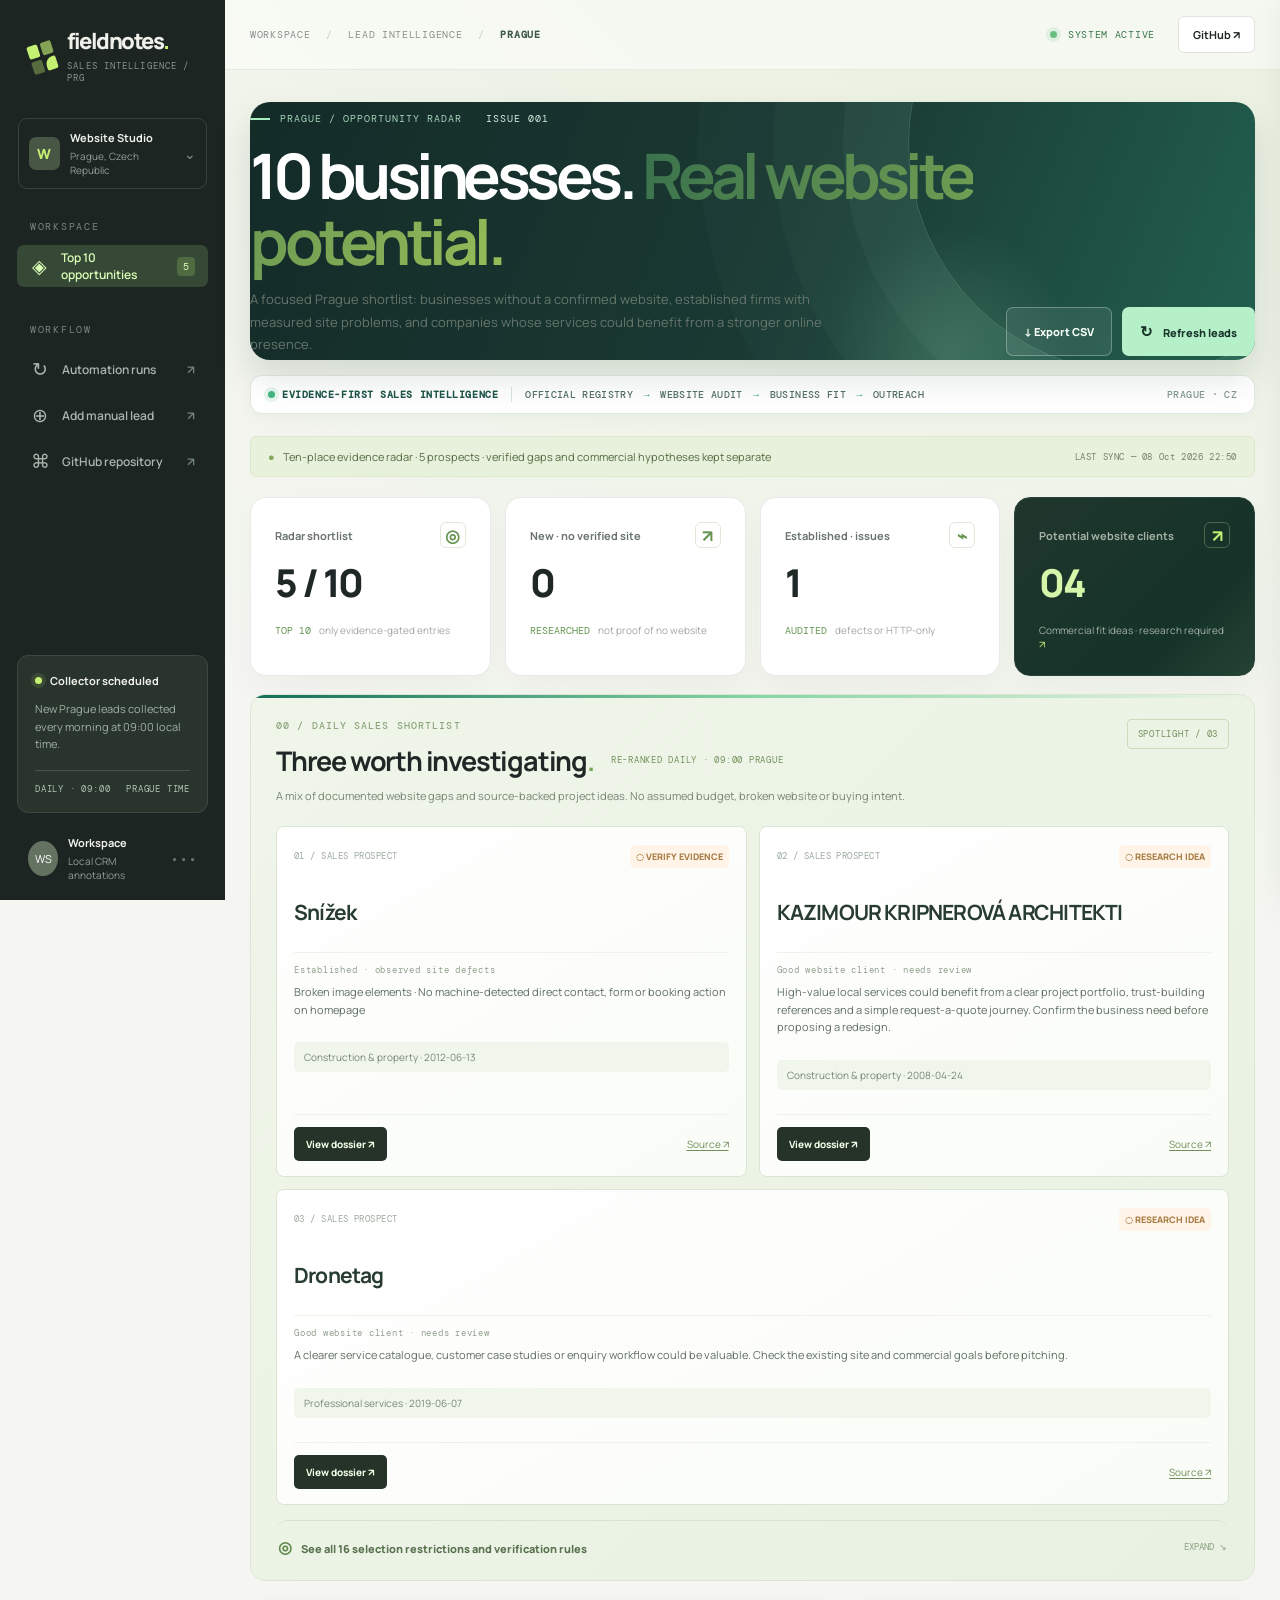
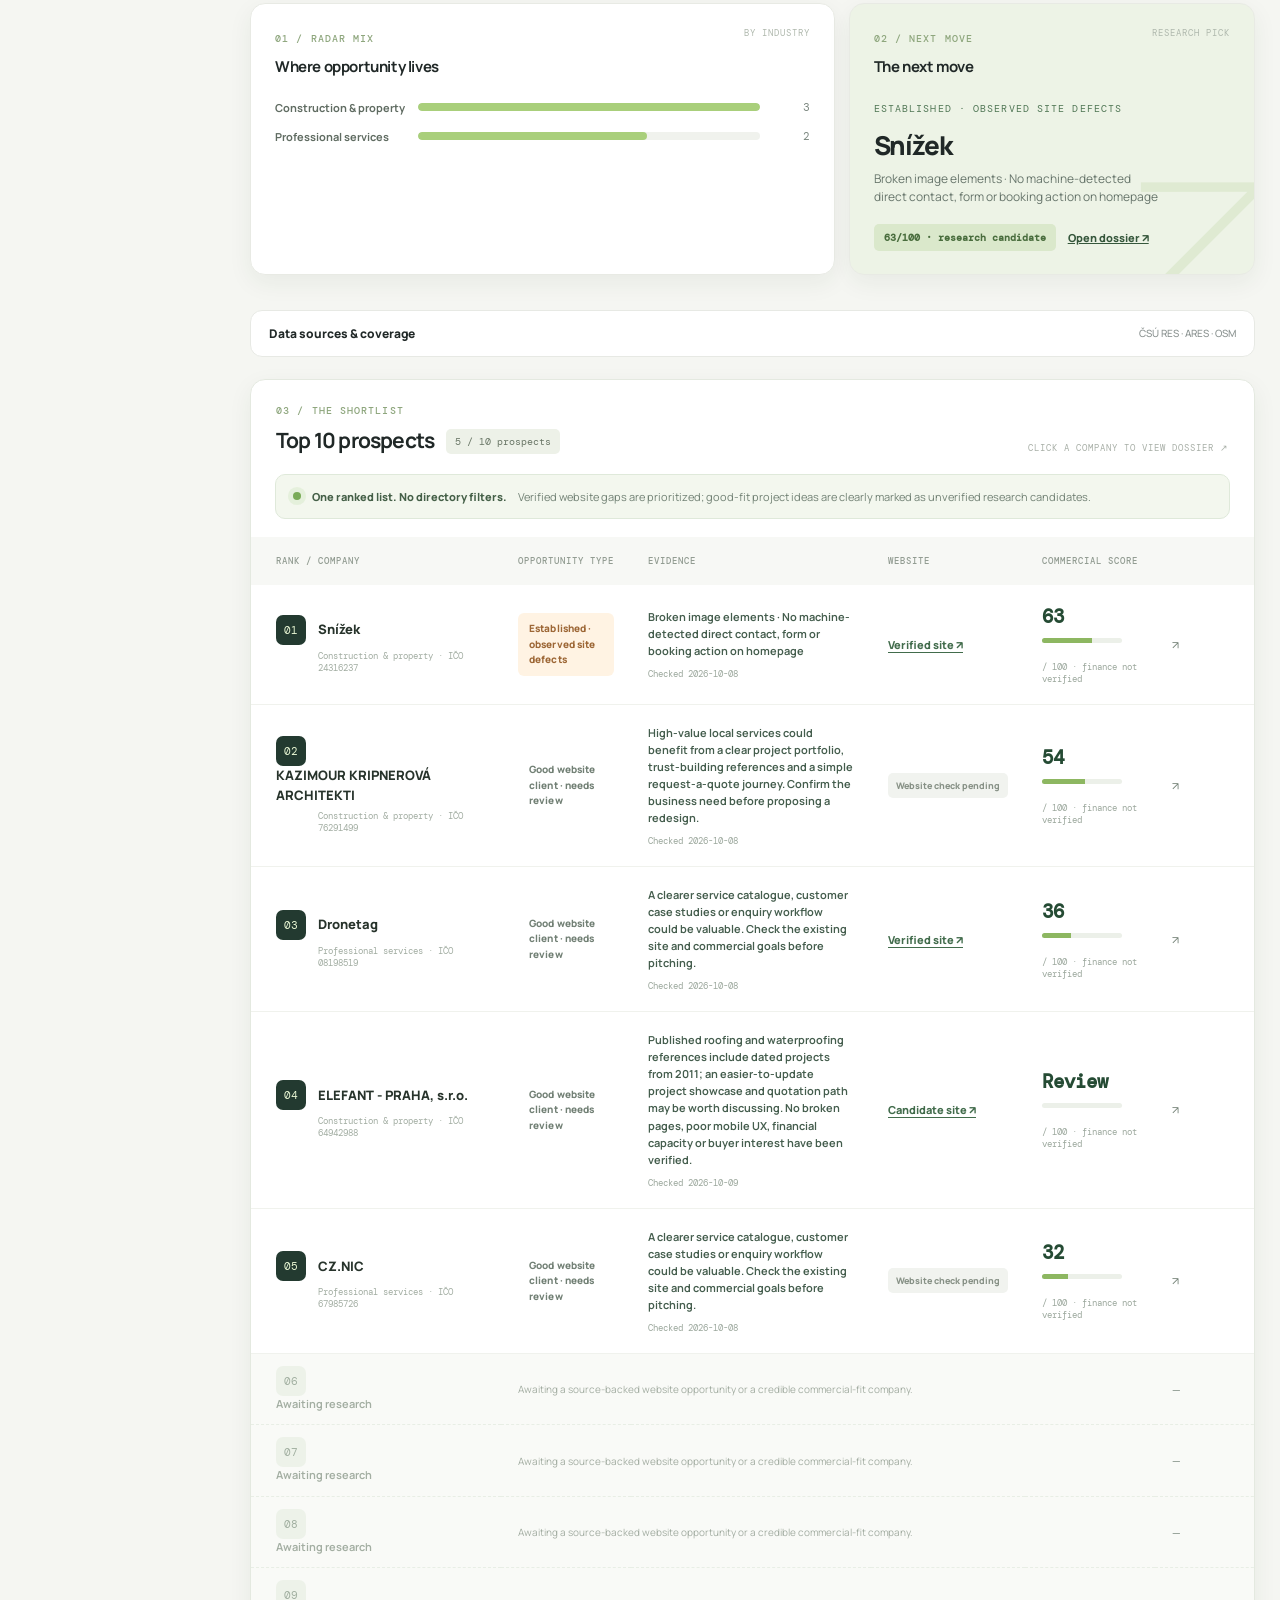
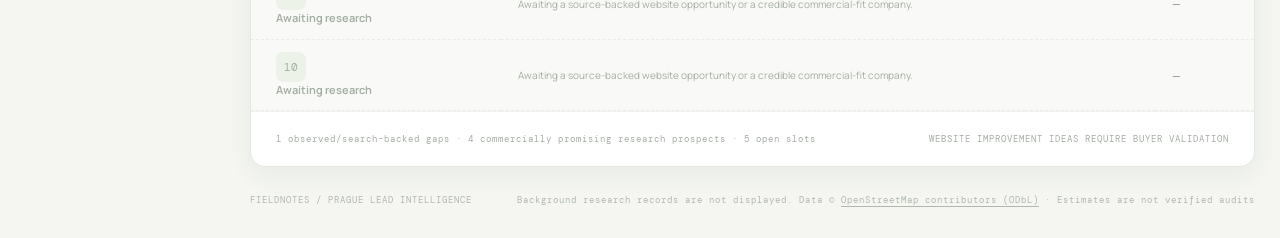
==== commit c9a8f98f: "copy: present top-ten as verified gaps plus potential web-design clients" ====
--- a/index.html
+++ b/index.html
@@ -30,19 +30,19 @@
   <main class="main">
     <header class="topbar"><div class="topbar-path">WORKSPACE <span>/</span> LEAD INTELLIGENCE <span>/</span> <strong>PRAGUE</strong></div><div class="topbar-right"><span class="live-indicator"><span></span> SYSTEM ACTIVE</span><a href="https://github.com/ThisismynameNOT/Websites-Leads" target="_blank" rel="noopener noreferrer" class="github-link">GitHub ↗</a></div></header>
     <div class="main-content">
-      <div class="heading-block"><div><div class="eyebrow"><span class="eyebrow-line"></span> PRAGUE / OPPORTUNITY RADAR <span class="issue">ISSUE 001</span></div><h1>10 leads. <em>Worth a closer look.</em></h1><p>A private sales radar for new businesses without a confirmed website and established companies with verified technical website problems.</p></div><div class="heading-actions"><button type="button" class="btn-secondary" id="export-btn">↓ Export CSV</button><button type="button" class="btn-primary" id="refresh-btn"><span>↻</span> Refresh leads</button></div></div>
+      <div class="heading-block"><div><div class="eyebrow"><span class="eyebrow-line"></span> PRAGUE / OPPORTUNITY RADAR <span class="issue">ISSUE 001</span></div><h1>10 businesses. <em>Real website potential.</em></h1><p>A focused Prague shortlist: businesses without a confirmed website, established firms with measured site problems, and companies whose services could benefit from a stronger online presence.</p></div><div class="heading-actions"><button type="button" class="btn-secondary" id="export-btn">↓ Export CSV</button><button type="button" class="btn-primary" id="refresh-btn"><span>↻</span> Refresh leads</button></div></div>
       <div class="intelligence-ribbon" aria-label="Research workflow"><span class="ribbon-label"><span class="ribbon-signal"></span> EVIDENCE-FIRST SALES INTELLIGENCE</span><span class="ribbon-separator"></span><span>OFFICIAL REGISTRY <b>→</b> WEBSITE AUDIT <b>→</b> BUSINESS FIT <b>→</b> OUTREACH</span><span class="ribbon-detail">PRAGUE · CZ</span></div>
       <section class="data-banner" id="data-banner" aria-live="polite"><div><span class="banner-pin">●</span><span id="data-status">Connecting to GitHub lead data…</span></div><span id="last-updated">LAST SYNC — CHECKING</span></section>
       <section class="stat-grid" aria-label="Pipeline overview">
         <article class="stat-card"><div class="stat-top"><span>Radar shortlist</span><span class="stat-icon">◎</span></div><div class="stat-value" id="stat-total">—</div><div class="stat-foot"><span class="stat-accent">TOP 10</span> only evidence-gated entries</div></article>
         <article class="stat-card"><div class="stat-top"><span>New · no verified site</span><span class="stat-icon">↗</span></div><div class="stat-value" id="stat-hot">—</div><div class="stat-foot"><span class="stat-accent">RESEARCHED</span> not proof of no website</div></article>
         <article class="stat-card"><div class="stat-top"><span>Established · issues</span><span class="stat-icon">⌁</span></div><div class="stat-value" id="stat-unlisted">—</div><div class="stat-foot"><span class="stat-accent">AUDITED</span> defects or HTTP-only</div></article>
-        <article class="stat-card stat-card-dark"><div class="stat-top"><span>Open shortlist slots</span><span class="stat-icon">↗</span></div><div class="stat-value" id="stat-value">—</div><div class="stat-foot">Awaiting verified opportunities <span>↗</span></div></article>
+        <article class="stat-card stat-card-dark"><div class="stat-top"><span>Potential website clients</span><span class="stat-icon">↗</span></div><div class="stat-value" id="stat-value">—</div><div class="stat-foot">Commercial fit ideas · research required <span>↗</span></div></article>
       </section>
       <section class="featured-picks" aria-labelledby="picks-title">
         <div class="picks-heading">
-          <div><div class="kicker">00 / DAILY SALES SHORTLIST</div><div class="picks-title-row"><h2 id="picks-title">The three strongest signals<span class="green-period">.</span></h2><span class="picks-refresh-label">RE-RANKED DAILY · 09:00 PRAGUE</span></div>
-          <p>The leading opportunities within the ten-company shortlist. Every pitch requires a final evidence check.</p></div>
+          <div><div class="kicker">00 / DAILY SALES SHORTLIST</div><div class="picks-title-row"><h2 id="picks-title">Three worth investigating<span class="green-period">.</span></h2><span class="picks-refresh-label">RE-RANKED DAILY · 09:00 PRAGUE</span></div>
+          <p>A mix of documented website gaps and source-backed project ideas. No assumed budget, broken website or buying intent.</p></div>
           <span class="picks-count">SPOTLIGHT / 03</span>
         </div>
         <div class="top-three-grid" id="top-three" aria-live="polite"><div class="muted-empty">Loading three picks…</div></div>
@@ -54,9 +54,9 @@
       </div>
       <details class="source-status-panel"><summary>Data sources & coverage <span>ČSÚ RES · ARES · OSM</span></summary><div id="source-status-list">Checking source availability...</div><p>Official ČSÚ data identifies registered offices, not proof of active trading premises. Restricted third-party directory pages are not automatically scraped.</p></details>
       <section class="leads-section"><div class="section-header"><div><div class="kicker">03 / THE SHORTLIST</div><div class="section-title-row"><h2>Top 10 prospects</h2><span class="result-count" id="result-count">0 / 10</span></div></div><div class="small-caption">CLICK A COMPANY TO VIEW DOSSIER <span>↗</span></div></div>
-        <div class="radar-explainer"><span class="radar-indicator"></span><strong>One ranked list. No directory filters.</strong><span>Only documented website searches or observed technical problems qualify. Remaining slots stay open.</span></div>
+        <div class="radar-explainer"><span class="radar-indicator"></span><strong>One ranked list. No directory filters.</strong><span>Verified website gaps are prioritized; good-fit project ideas are clearly marked as unverified research candidates.</span></div>
         <div class="table-wrap"><table><thead><tr><th>RANK / COMPANY</th><th>OPPORTUNITY TYPE</th><th>EVIDENCE</th><th>WEBSITE</th><th>COMMERCIAL SCORE</th><th></th></tr></thead><tbody id="leads-body"></tbody></table><div id="empty-state" class="empty-state" hidden><div class="empty-icon">⌕</div><h3 id="empty-title">No leads found yet</h3><p id="empty-copy">The collector will populate this directory during its first successful run. You can also add verified leads manually.</p><a href="https://github.com/ThisismynameNOT/Websites-Leads/actions" target="_blank" rel="noopener noreferrer">View collector →</a></div></div>
-        <div class="table-footer"><span id="table-summary">No researched opportunities yet</span><span>NO VERIFIED SITE FOUND IS NOT PROOF OF ABSENCE</span></div>
+        <div class="table-footer"><span id="table-summary">No researched opportunities yet</span><span>WEBSITE IMPROVEMENT IDEAS REQUIRE BUYER VALIDATION</span></div>
       </section>
       <footer class="page-footer"><span>FIELDNOTES / PRAGUE LEAD INTELLIGENCE</span><span>Background research records are not displayed. Data © <a href="https://www.openstreetmap.org/copyright" target="_blank" rel="noopener noreferrer" style="text-decoration:underline;text-underline-offset:3px">OpenStreetMap contributors (ODbL)</a> · Estimates are not verified audits</span></footer>
     </div>
--- a/styles.css
+++ b/styles.css
@@ -142,3 +142,53 @@
 @media(max-width:900px){.heading-block{padding:26px 24px}.ribbon-detail{display:none}.intelligence-ribbon{gap:9px}}
 @media(max-width:600px){.heading-block{padding:23px 19px;border-radius:15px}.heading-block::before{right:-240px;top:-200px}.intelligence-ribbon{font-size:9px;line-height:1.7;padding:11px 12px}.ribbon-separator{display:none}.heading-actions .btn-secondary,.heading-actions .btn-primary{transform:none}}
 @media(prefers-reduced-motion:reduce){.stat-card,.pick-card,.btn-primary,.btn-secondary,.nav-link{transition:none!important}.stat-card:hover,.pick-card:hover{transform:none}}
+
+
+/* EDITORIAL TOP-TEN RADAR — research evidence first, no catalog filters */
+body{background:radial-gradient(circle at 85% -14%,#e6efda 0,transparent 37%),#f5f6f2}
+.main-content{max-width:1540px}
+.heading-block{padding:10px 0 4px}
+.heading-block h1{font-size:clamp(44px,4.9vw,77px);letter-spacing:-4.5px;max-width:850px}
+.heading-block h1 em{color:#4a864d;background:linear-gradient(110deg,#39714c,#97bd58);-webkit-background-clip:text;background-clip:text;-webkit-text-fill-color:transparent}
+.heading-block p{max-width:620px;font-size:13px;line-height:1.75;color:#67766b}
+.stat-grid{gap:14px}.stat-card{border-radius:16px;padding:24px;min-height:155px;box-shadow:0 14px 35px #192a1908;transition:transform .18s ease,box-shadow .18s ease}
+.stat-card:hover{transform:translateY(-3px);box-shadow:0 16px 36px #192a1912}
+.stat-value{font-size:clamp(31px,3vw,46px);letter-spacing:-2px}
+.stat-card-dark{background:linear-gradient(135deg,#20362d,#153329 72%,#254333);border:1px solid #29443a}
+.stat-card-dark .stat-value{color:#d5f6aa}
+.radar-explainer{display:flex;gap:11px;align-items:center;flex-wrap:wrap;margin:0 24px 18px;padding:14px 17px;border:1px solid #dfe9da;border-radius:10px;background:#f3f7ee;color:#456048;font-size:11px}
+.radar-explainer strong{font-weight:800}.radar-explainer>span:last-child{color:#718174}
+.radar-indicator{display:inline-block;background:#79ab57;box-shadow:0 0 0 5px #94c97025;width:8px;height:8px;border-radius:50%}
+.radar-pick{min-height:255px;background:linear-gradient(150deg,#fff,#f9fcf6)}
+.radar-pick-name{font-size:21px;letter-spacing:-.8px;margin:20px 0 12px;line-height:1.25;color:#293c31}
+.radar-pick .pick-detail{margin-top:4px}
+.radar-pick .pick-detail p{line-height:1.6}
+.radar-pick .pick-contact{margin:13px 0;font-size:10px;color:#768579}
+.radar-pick .pick-sources a{font-size:10px;text-decoration:underline}
+.radar-pick .pick-actions{margin-top:auto}
+.radar-pending-row{background:#f9faf7;cursor:default!important}
+.radar-pending-row td{height:69px;border-bottom:1px dashed #e8eee5!important}
+.radar-pending-row .company-name{font-size:11px;color:#a3aea2;font-weight:650}
+.rank-number{display:inline-flex;vertical-align:middle;align-items:center;justify-content:center;background:#233a30;color:#e8f6d3;border-radius:7px;width:30px;height:30px;font:11px var(--mono);margin-right:12px}
+.radar-pending-row .rank-number{background:#edf2e9;color:#a1afa0}
+.radar-live-row:hover{background:#f4f9ef!important}
+.radar-live-row td{height:104px;padding-top:19px;padding-bottom:19px}
+.radar-live-row .company-name{display:inline-block;vertical-align:middle;max-width:260px;font-size:13px}
+.radar-live-row .company-meta{padding-left:42px}
+.radar-type{display:inline-block;max-width:230px;line-height:1.55;font-size:10px;font-weight:800;letter-spacing:.1px;padding:8px 11px;border-radius:6px}
+.radar-type.new{background:#f2f3ff;color:#595993}
+.radar-type.established{background:#fff3e3;color:#9d6736}
+.radar-why{display:block;color:#445d4d;font-size:11px;line-height:1.55;max-width:390px;font-weight:650}
+.radar-meta{display:block;color:#9ba79c;font:9px var(--mono);margin-top:9px}
+.radar-site{color:#426c4c;text-decoration:underline;text-underline-offset:3px;font-weight:800;white-space:nowrap}
+.pending-copy{font-size:10px;color:#a3ada2;line-height:1.5}
+.score-group{flex-wrap:wrap;max-width:145px}.score-number{font-size:19px;font-weight:800;color:#254b34}.score-track{width:80px}
+.focus-signal{text-transform:uppercase;letter-spacing:1.1px;color:#517756;font:10px var(--mono);margin:2px 0 12px}
+.leads-section,.insight-card{border-radius:15px;box-shadow:0 8px 25px #233d2110}
+.table-wrap th{height:48px}
+.table-wrap td:first-child{min-width:250px}
+.table-wrap td:nth-child(3){min-width:240px}
+.table-footer{min-height:55px;height:auto;gap:12px;flex-wrap:wrap}
+@media(max-width:1000px){.heading-block h1{letter-spacing:-3px}.table-wrap table{min-width:930px}}
+@media(max-width:700px){.sidebar{display:none!important}.main{padding-bottom:0}.main-content{padding:23px 16px}.heading-block h1{font-size:44px;letter-spacing:-2.8px}.heading-block p{font-size:12px}.stat-grid{grid-template-columns:repeat(2,minmax(0,1fr))}.stat-card{min-height:141px;padding:15px}.stat-value{font-size:29px}.stat-foot{line-height:1.5}.radar-explainer{margin:0 13px 15px;padding:13px;align-items:flex-start}.topbar{padding:0 16px}.radar-pick{min-height:230px}.table-wrap{overscroll-behavior-x:contain}.table-wrap table{min-width:900px}.main-content>.featured-picks{margin-top:10px}}
+@media(prefers-reduced-motion:reduce){.stat-card:hover{transform:none}}
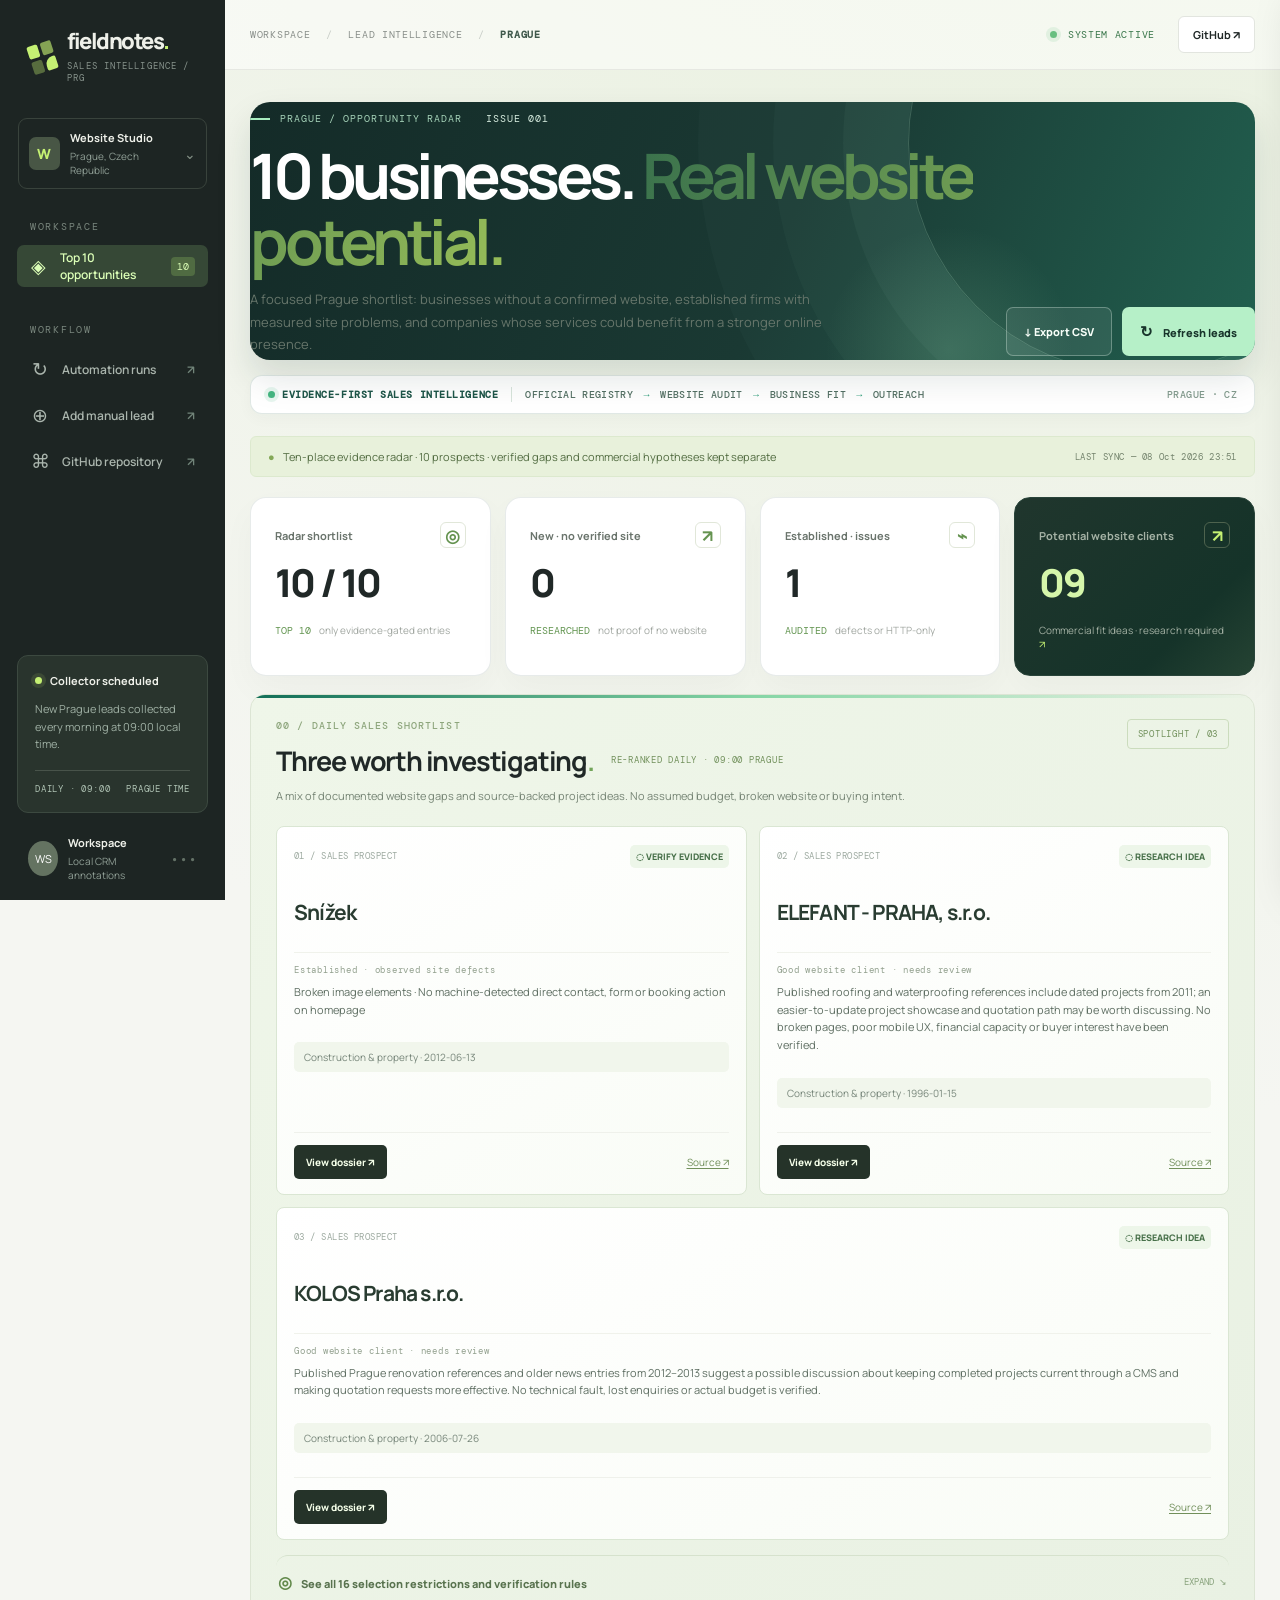
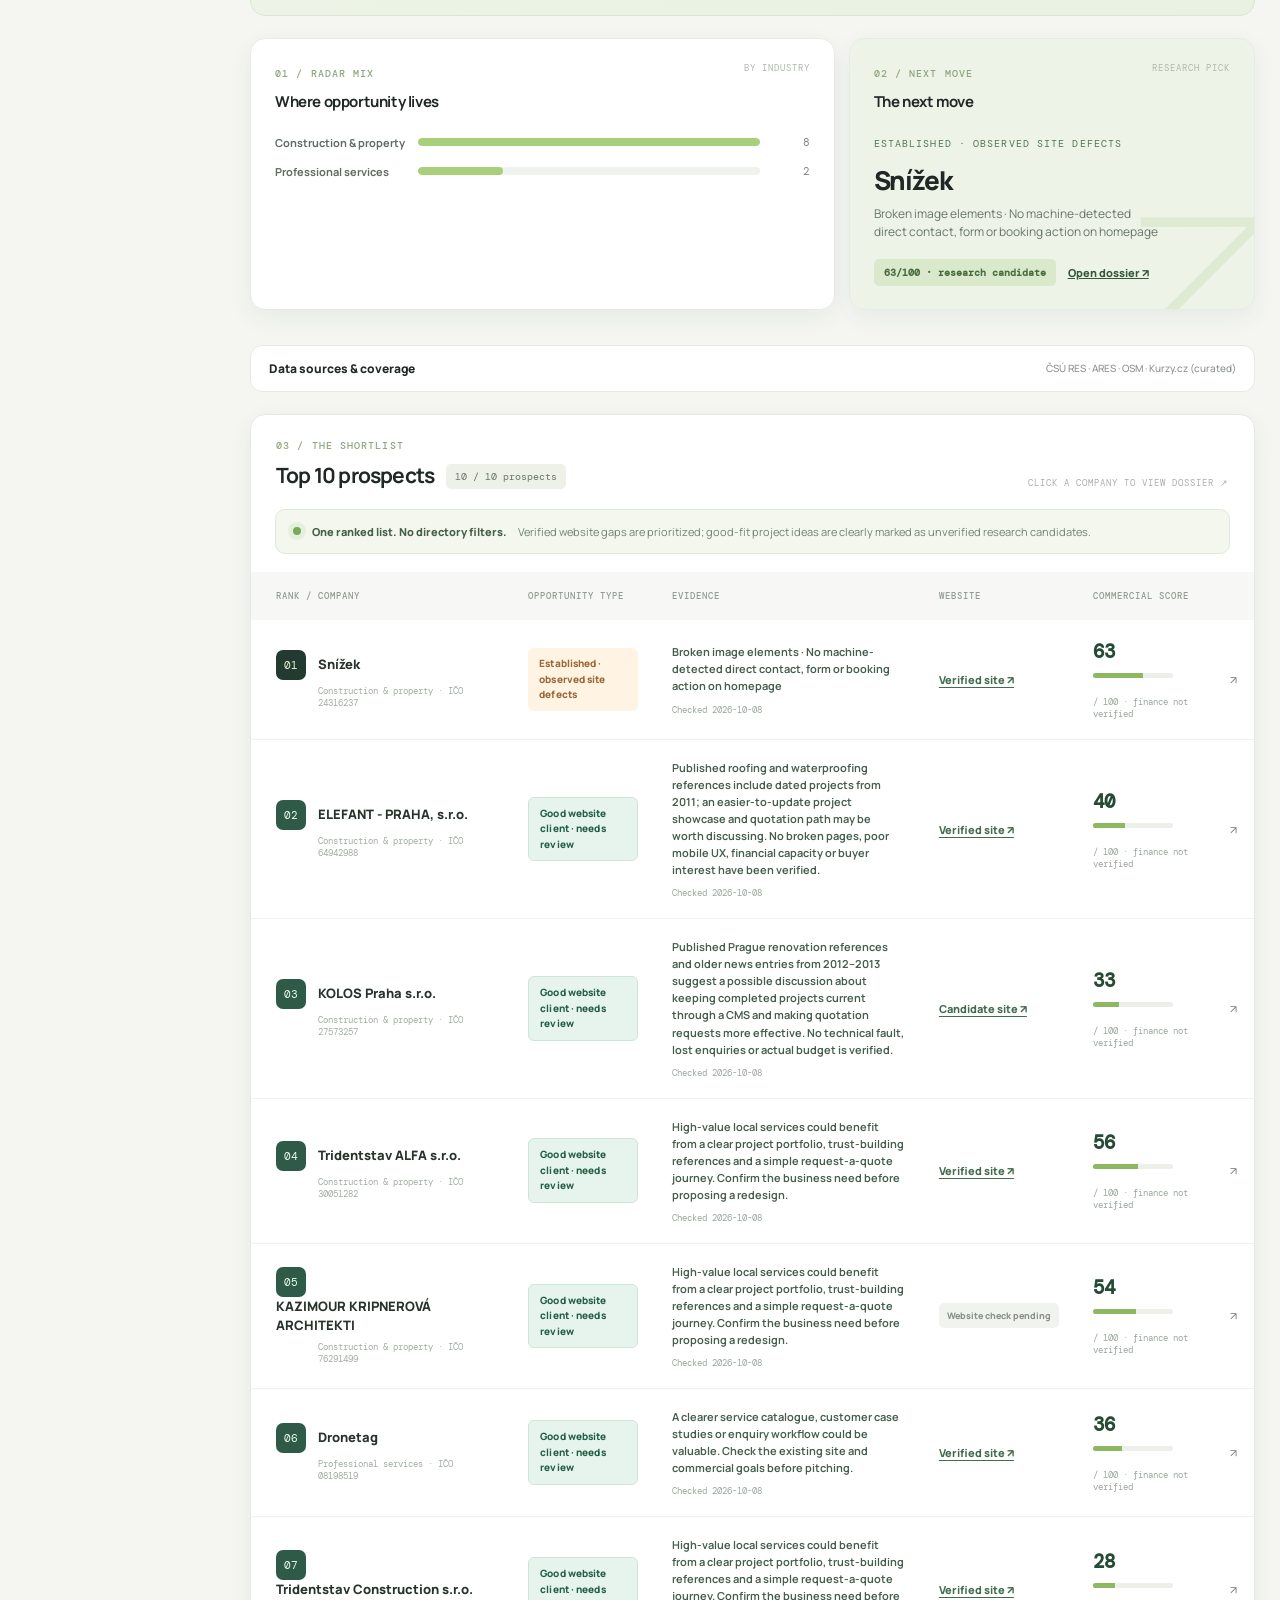
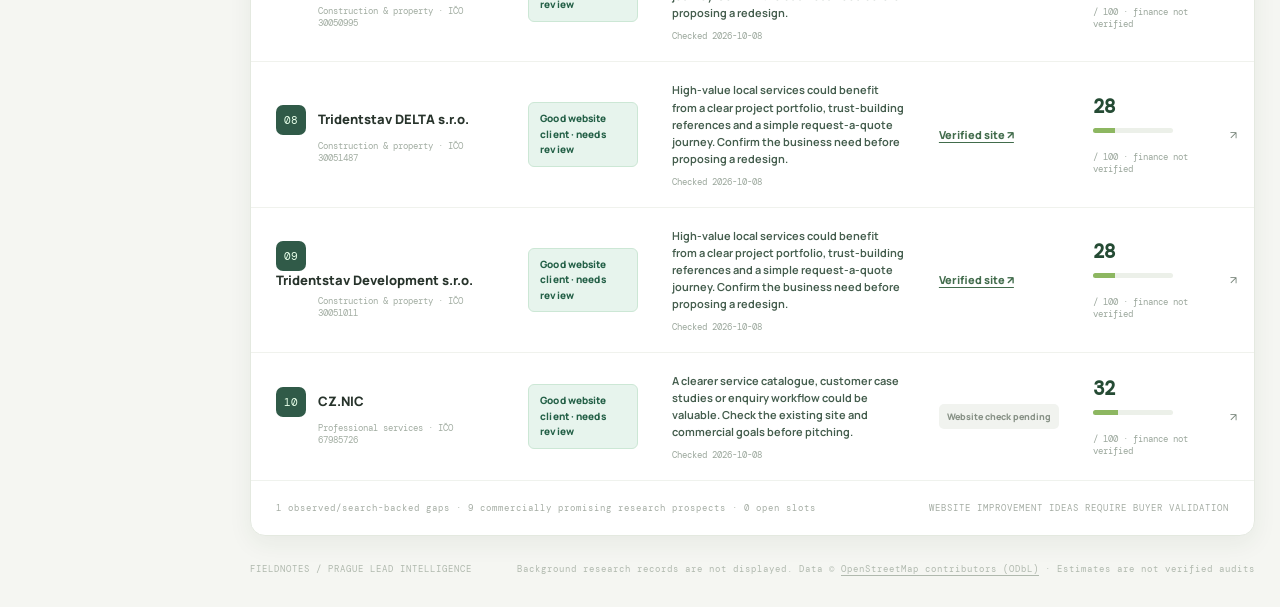
==== commit 9ab0cc79: "ui: attribute curated Kurzy.cz recent-registration discovery source" ====
--- a/index.html
+++ b/index.html
@@ -52,7 +52,7 @@
         <section class="insight-card industry-card"><div class="card-heading"><div><span class="kicker">01 / RADAR MIX</span><h3>Where opportunity lives</h3></div><span class="header-supplement">BY INDUSTRY</span></div><div id="industry-chart" class="industry-chart"><div class="muted-empty">Waiting for live data…</div></div></section>
         <section class="insight-card focus-card"><div class="card-heading"><div><span class="kicker">02 / NEXT MOVE</span><h3>The next move</h3></div><span class="header-supplement">RESEARCH PICK</span></div><div id="focus-content"><div class="focus-placeholder">Your strongest researched candidate will appear here after the first collector run.</div></div></section>
       </div>
-      <details class="source-status-panel"><summary>Data sources & coverage <span>ČSÚ RES · ARES · OSM</span></summary><div id="source-status-list">Checking source availability...</div><p>Official ČSÚ data identifies registered offices, not proof of active trading premises. Restricted third-party directory pages are not automatically scraped.</p></details>
+      <details class="source-status-panel"><summary>Data sources & coverage <span>ČSÚ RES · ARES · OSM · Kurzy.cz (curated)</span></summary><div id="source-status-list">Checking source availability...</div><p>Official ČSÚ data identifies registered offices, not proof of active trading premises. Kurzy.cz recent-registration pages supply manually reviewed leads; the complete paid daily feed is not connected. Third-party directory pages are not bulk scraped.</p></details>
       <section class="leads-section"><div class="section-header"><div><div class="kicker">03 / THE SHORTLIST</div><div class="section-title-row"><h2>Top 10 prospects</h2><span class="result-count" id="result-count">0 / 10</span></div></div><div class="small-caption">CLICK A COMPANY TO VIEW DOSSIER <span>↗</span></div></div>
         <div class="radar-explainer"><span class="radar-indicator"></span><strong>One ranked list. No directory filters.</strong><span>Verified website gaps are prioritized; good-fit project ideas are clearly marked as unverified research candidates.</span></div>
         <div class="table-wrap"><table><thead><tr><th>RANK / COMPANY</th><th>OPPORTUNITY TYPE</th><th>EVIDENCE</th><th>WEBSITE</th><th>COMMERCIAL SCORE</th><th></th></tr></thead><tbody id="leads-body"></tbody></table><div id="empty-state" class="empty-state" hidden><div class="empty-icon">⌕</div><h3 id="empty-title">No leads found yet</h3><p id="empty-copy">The collector will populate this directory during its first successful run. You can also add verified leads manually.</p><a href="https://github.com/ThisismynameNOT/Websites-Leads/actions" target="_blank" rel="noopener noreferrer">View collector →</a></div></div>
--- a/styles.css
+++ b/styles.css
@@ -192,3 +192,13 @@
 @media(max-width:1000px){.heading-block h1{letter-spacing:-3px}.table-wrap table{min-width:930px}}
 @media(max-width:700px){.sidebar{display:none!important}.main{padding-bottom:0}.main-content{padding:23px 16px}.heading-block h1{font-size:44px;letter-spacing:-2.8px}.heading-block p{font-size:12px}.stat-grid{grid-template-columns:repeat(2,minmax(0,1fr))}.stat-card{min-height:141px;padding:15px}.stat-value{font-size:29px}.stat-foot{line-height:1.5}.radar-explainer{margin:0 13px 15px;padding:13px;align-items:flex-start}.topbar{padding:0 16px}.radar-pick{min-height:230px}.table-wrap{overscroll-behavior-x:contain}.table-wrap table{min-width:900px}.main-content>.featured-picks{margin-top:10px}}
 @media(prefers-reduced-motion:reduce){.stat-card:hover{transform:none}}
+
+/* Sales-fit opportunities: distinct from observed technical failures. */
+.radar-type.fit{background:#e7f4ed;color:#246047;border:1px solid #cce7d5}
+.radar-pick:has(.pick-state){transition:transform .18s ease,box-shadow .18s ease}
+.radar-pick .pick-state.pending{background:#edf6e9;color:#477049}
+.radar-live-row:has(.radar-type.fit) .rank-number{background:#305a48;color:#e7ffe9}
+.radar-live-row .radar-why{overflow-wrap:anywhere}
+.radar-live-row .score-group .score-number{min-width:28px}
+.research-small{display:block;color:#708176;margin-top:7px;line-height:1.6}
+@media(max-width:700px){.heading-block h1{font-size:clamp(38px,11vw,50px)}.radar-live-row td{padding-top:15px;padding-bottom:15px}}
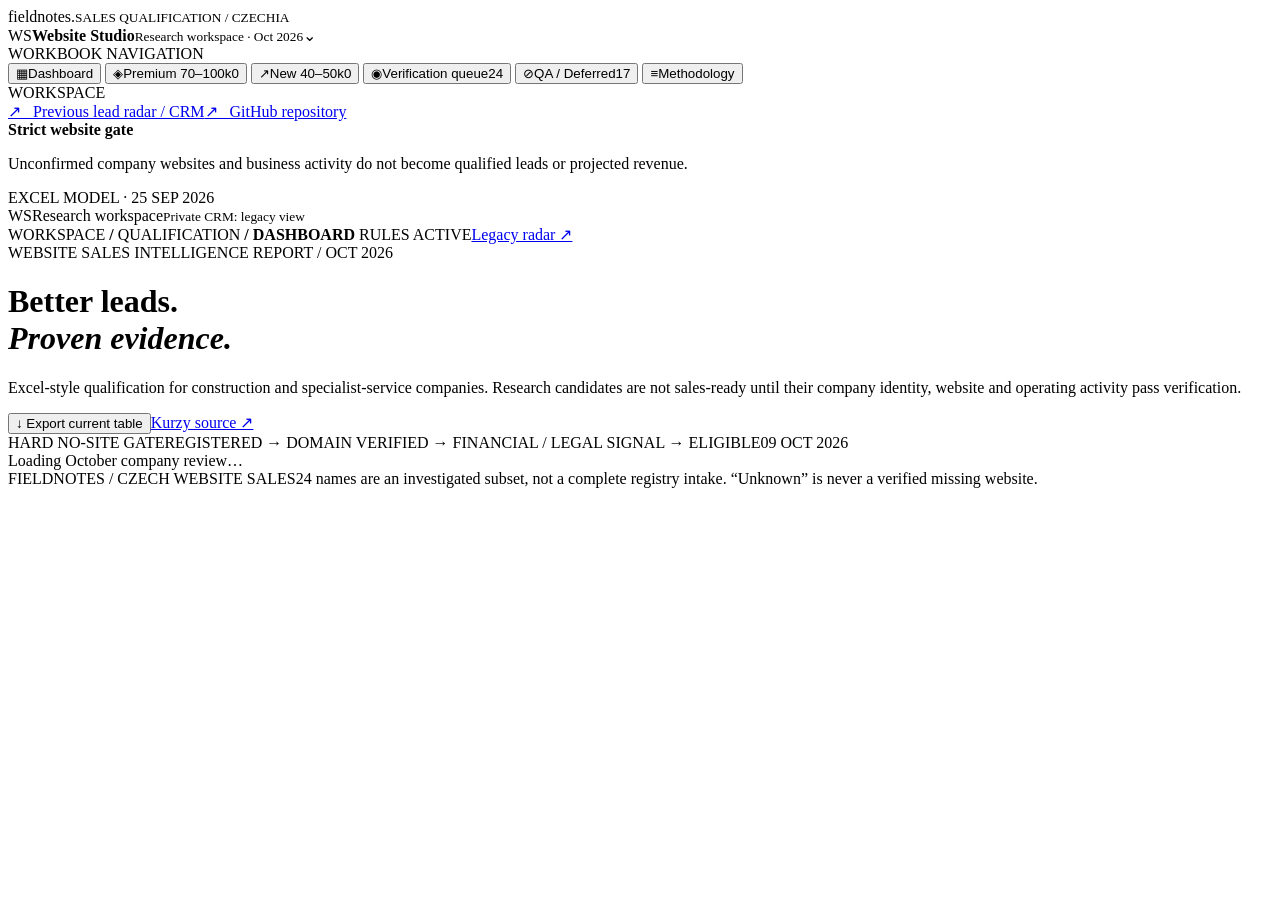
==== commit f9b3cdec: "ui: make Excel-style strict no-site qualification dashboard the homepage" ====
--- a/index.html
+++ b/index.html
@@ -1,68 +1,43 @@
 <!doctype html>
 <html lang="en">
 <head>
-  <meta charset="utf-8">
-  <meta name="viewport" content="width=device-width, initial-scale=1">
-  <meta name="theme-color" content="#181e1d">
-  <meta name="description" content="Prague B2B website sales intelligence dashboard">
-  <meta name="robots" content="noindex,nofollow">
-  <title>Fieldnotes — Prague Lead Intelligence</title>
-  <link rel="preconnect" href="https://fonts.googleapis.com">
-  <link rel="preconnect" href="https://fonts.gstatic.com" crossorigin>
-  <link href="https://fonts.googleapis.com/css2?family=DM+Mono:wght@400;500&family=DM+Sans:wght@400;500;600;700&family=Manrope:wght@400;500;600;700;800&display=swap" rel="stylesheet">
-  <link rel="stylesheet" href="./styles.css">
-  <script defer src="./picks.js"></script>
-  <script defer src="./opportunity.js"></script>
-  <script defer src="./app.js"></script>
+<meta charset="utf-8"><meta name="viewport" content="width=device-width,initial-scale=1">
+<meta name="robots" content="noindex,nofollow"><meta name="theme-color" content="#18211d">
+<meta name="description" content="Source-backed Czech website sales qualification dashboard based on the September Excel model.">
+<title>Fieldnotes — Website Sales Qualification</title>
+<link rel="preconnect" href="https://fonts.googleapis.com"><link rel="preconnect" href="https://fonts.gstatic.com" crossorigin>
+<link href="https://fonts.googleapis.com/css2?family=DM+Sans:wght@400;500;600;700&family=Manrope:wght@400;500;600;700;800&family=DM+Mono:wght@400;500&display=swap" rel="stylesheet">
+<link rel="stylesheet" href="./sales.css"><script defer src="./sales.js"></script>
 </head>
 <body>
-<div class="app-shell">
-  <aside class="sidebar">
-    <div class="identity"><div class="brandmark" aria-hidden="true"><span></span><span></span><span></span><span></span></div><div class="brand-name">fieldnotes<span class="period">.</span><small>SALES INTELLIGENCE / PRG</small></div></div>
-    <div class="workspace"><span class="workspace-icon">W</span><div><strong>Website Studio</strong><small>Prague, Czech Republic</small></div><span class="chevron">⌄</span></div>
-    <div class="nav-group"><div class="nav-label">WORKSPACE</div><span class="nav-link active"><span class="nav-glyph">◈</span><span>Top 10 opportunities</span><span class="nav-count" id="nav-count">0</span></span></div><div class="nav-group"><div class="nav-label">WORKFLOW</div>
-      <a class="nav-link" href="https://github.com/ThisismynameNOT/Websites-Leads/actions" target="_blank" rel="noopener noreferrer"><span class="nav-glyph">↻</span><span>Automation runs</span><span class="external">↗</span></a>
-      <a class="nav-link" href="https://github.com/ThisismynameNOT/Websites-Leads/edit/main/data/manual-leads.json" target="_blank" rel="noopener noreferrer"><span class="nav-glyph">⊕</span><span>Add manual lead</span><span class="external">↗</span></a>
-      <a class="nav-link" href="https://github.com/ThisismynameNOT/Websites-Leads" target="_blank" rel="noopener noreferrer"><span class="nav-glyph">⌘</span><span>GitHub repository</span><span class="external">↗</span></a>
-    </div>
-    <div class="sidebar-bottom"><div class="sync-tile"><div class="sync-header"><span class="pulse-dot"></span><strong>Collector scheduled</strong></div><p>New Prague leads collected every morning at 09:00 local time.</p><div class="sync-meta"><span>DAILY · 09:00</span><span>PRAGUE TIME</span></div></div><div class="user-badge"><span class="avatar">WS</span><div><strong>Workspace</strong><small>Local CRM annotations</small></div><span>•••</span></div></div>
-  </aside>
-  <main class="main">
-    <header class="topbar"><div class="topbar-path">WORKSPACE <span>/</span> LEAD INTELLIGENCE <span>/</span> <strong>PRAGUE</strong></div><div class="topbar-right"><span class="live-indicator"><span></span> SYSTEM ACTIVE</span><a href="https://github.com/ThisismynameNOT/Websites-Leads" target="_blank" rel="noopener noreferrer" class="github-link">GitHub ↗</a></div></header>
-    <div class="main-content">
-      <div class="heading-block"><div><div class="eyebrow"><span class="eyebrow-line"></span> PRAGUE / OPPORTUNITY RADAR <span class="issue">ISSUE 001</span></div><h1>10 businesses. <em>Real website potential.</em></h1><p>A focused Prague shortlist: businesses without a confirmed website, established firms with measured site problems, and companies whose services could benefit from a stronger online presence.</p></div><div class="heading-actions"><button type="button" class="btn-secondary" id="export-btn">↓ Export CSV</button><button type="button" class="btn-primary" id="refresh-btn"><span>↻</span> Refresh leads</button></div></div>
-      <div class="intelligence-ribbon" aria-label="Research workflow"><span class="ribbon-label"><span class="ribbon-signal"></span> EVIDENCE-FIRST SALES INTELLIGENCE</span><span class="ribbon-separator"></span><span>OFFICIAL REGISTRY <b>→</b> WEBSITE AUDIT <b>→</b> BUSINESS FIT <b>→</b> OUTREACH</span><span class="ribbon-detail">PRAGUE · CZ</span></div>
-      <section class="data-banner" id="data-banner" aria-live="polite"><div><span class="banner-pin">●</span><span id="data-status">Connecting to GitHub lead data…</span></div><span id="last-updated">LAST SYNC — CHECKING</span></section>
-      <section class="stat-grid" aria-label="Pipeline overview">
-        <article class="stat-card"><div class="stat-top"><span>Radar shortlist</span><span class="stat-icon">◎</span></div><div class="stat-value" id="stat-total">—</div><div class="stat-foot"><span class="stat-accent">TOP 10</span> only evidence-gated entries</div></article>
-        <article class="stat-card"><div class="stat-top"><span>New · no verified site</span><span class="stat-icon">↗</span></div><div class="stat-value" id="stat-hot">—</div><div class="stat-foot"><span class="stat-accent">RESEARCHED</span> not proof of no website</div></article>
-        <article class="stat-card"><div class="stat-top"><span>Established · issues</span><span class="stat-icon">⌁</span></div><div class="stat-value" id="stat-unlisted">—</div><div class="stat-foot"><span class="stat-accent">AUDITED</span> defects or HTTP-only</div></article>
-        <article class="stat-card stat-card-dark"><div class="stat-top"><span>Potential website clients</span><span class="stat-icon">↗</span></div><div class="stat-value" id="stat-value">—</div><div class="stat-foot">Commercial fit ideas · research required <span>↗</span></div></article>
-      </section>
-      <section class="featured-picks" aria-labelledby="picks-title">
-        <div class="picks-heading">
-          <div><div class="kicker">00 / DAILY SALES SHORTLIST</div><div class="picks-title-row"><h2 id="picks-title">Three worth investigating<span class="green-period">.</span></h2><span class="picks-refresh-label">RE-RANKED DAILY · 09:00 PRAGUE</span></div>
-          <p>A mix of documented website gaps and source-backed project ideas. No assumed budget, broken website or buying intent.</p></div>
-          <span class="picks-count">SPOTLIGHT / 03</span>
-        </div>
-        <div class="top-three-grid" id="top-three" aria-live="polite"><div class="muted-empty">Loading three picks…</div></div>
-        <details class="criteria-details"><summary><span><span class="criteria-symbol">◎</span> See all 16 selection restrictions and verification rules</span><span class="criteria-hint">EXPAND ↘</span></summary><div class="criteria-grid" id="criteria-list"></div></details>
-      </section>
-      <div class="insight-row">
-        <section class="insight-card industry-card"><div class="card-heading"><div><span class="kicker">01 / RADAR MIX</span><h3>Where opportunity lives</h3></div><span class="header-supplement">BY INDUSTRY</span></div><div id="industry-chart" class="industry-chart"><div class="muted-empty">Waiting for live data…</div></div></section>
-        <section class="insight-card focus-card"><div class="card-heading"><div><span class="kicker">02 / NEXT MOVE</span><h3>The next move</h3></div><span class="header-supplement">RESEARCH PICK</span></div><div id="focus-content"><div class="focus-placeholder">Your strongest researched candidate will appear here after the first collector run.</div></div></section>
-      </div>
-      <details class="source-status-panel"><summary>Data sources & coverage <span>ČSÚ RES · ARES · OSM · Kurzy.cz (curated)</span></summary><div id="source-status-list">Checking source availability...</div><p>Official ČSÚ data identifies registered offices, not proof of active trading premises. Kurzy.cz recent-registration pages supply manually reviewed leads; the complete paid daily feed is not connected. Third-party directory pages are not bulk scraped.</p></details>
-      <section class="leads-section"><div class="section-header"><div><div class="kicker">03 / THE SHORTLIST</div><div class="section-title-row"><h2>Top 10 prospects</h2><span class="result-count" id="result-count">0 / 10</span></div></div><div class="small-caption">CLICK A COMPANY TO VIEW DOSSIER <span>↗</span></div></div>
-        <div class="radar-explainer"><span class="radar-indicator"></span><strong>One ranked list. No directory filters.</strong><span>Verified website gaps are prioritized; good-fit project ideas are clearly marked as unverified research candidates.</span></div>
-        <div class="table-wrap"><table><thead><tr><th>RANK / COMPANY</th><th>OPPORTUNITY TYPE</th><th>EVIDENCE</th><th>WEBSITE</th><th>COMMERCIAL SCORE</th><th></th></tr></thead><tbody id="leads-body"></tbody></table><div id="empty-state" class="empty-state" hidden><div class="empty-icon">⌕</div><h3 id="empty-title">No leads found yet</h3><p id="empty-copy">The collector will populate this directory during its first successful run. You can also add verified leads manually.</p><a href="https://github.com/ThisismynameNOT/Websites-Leads/actions" target="_blank" rel="noopener noreferrer">View collector →</a></div></div>
-        <div class="table-footer"><span id="table-summary">No researched opportunities yet</span><span>WEBSITE IMPROVEMENT IDEAS REQUIRE BUYER VALIDATION</span></div>
-      </section>
-      <footer class="page-footer"><span>FIELDNOTES / PRAGUE LEAD INTELLIGENCE</span><span>Background research records are not displayed. Data © <a href="https://www.openstreetmap.org/copyright" target="_blank" rel="noopener noreferrer" style="text-decoration:underline;text-underline-offset:3px">OpenStreetMap contributors (ODbL)</a> · Estimates are not verified audits</span></footer>
-    </div>
-  </main>
+<div class="shell">
+<aside class="sidebar" aria-label="Dashboard sections">
+ <div class="brand"><span class="brand-icon" aria-hidden="true"><i></i><i></i><i></i><i></i></span><span>fieldnotes<span class="brand-dot">.</span><small>SALES QUALIFICATION / CZECHIA</small></span></div>
+ <div class="space-box"><span class="space-avatar">WS</span><span><strong>Website Studio</strong><small>Research workspace · Oct 2026</small></span><span class="space-chevron">⌄</span></div>
+ <div class="side-label">WORKBOOK NAVIGATION</div>
+ <nav class="main-nav" id="main-nav">
+  <button data-view="dashboard" class="active"><span class="nav-icon">▦</span><span>Dashboard</span></button>
+  <button data-view="premium"><span class="nav-icon">◈</span><span>Premium 70–100k</span><span class="nav-count" id="nav-premium">0</span></button>
+  <button data-view="new"><span class="nav-icon">↗</span><span>New 40–50k</span><span class="nav-count" id="nav-new">0</span></button>
+  <button data-view="queue"><span class="nav-icon">◉</span><span>Verification queue</span><span class="nav-count" id="nav-queue">24</span></button>
+  <button data-view="qa"><span class="nav-icon">⊘</span><span>QA / Deferred</span><span class="nav-count" id="nav-qa">17</span></button>
+  <button data-view="method"><span class="nav-icon">≡</span><span>Methodology</span></button>
+ </nav>
+ <div class="side-label secondary-label">WORKSPACE</div>
+ <div class="side-links"><a href="./legacy-radar.html">↗ &nbsp; Previous lead radar / CRM</a><a href="https://github.com/ThisismynameNOT/Websites-Leads" target="_blank" rel="noopener noreferrer">↗ &nbsp; GitHub repository</a></div>
+ <div class="side-bottom"><div class="quality-panel"><div class="green-pip"></div><strong>Strict website gate</strong><p>Unconfirmed company websites and business activity do not become qualified leads or projected revenue.</p><span>EXCEL MODEL · 25 SEP 2026</span></div><div class="side-user"><span class="circle">WS</span><span>Research workspace<small>Private CRM: legacy view</small></span></div></div>
+</aside>
+<main class="main" id="main">
+ <header class="topbar"><span class="breadcrumbs">WORKSPACE <b>/</b> QUALIFICATION <b>/</b> <strong id="breadcrumb-view">DASHBOARD</strong></span><span class="topbar-right"><span class="status-pill"><i></i> RULES ACTIVE</span><a href="./legacy-radar.html" class="top-link">Legacy radar ↗</a></span></header>
+ <div class="page">
+  <header class="page-header"><div><div class="overline"><span class="line"></span> WEBSITE SALES INTELLIGENCE <span class="report-id">REPORT / OCT 2026</span></div><h1>Better leads.<br><em>Proven evidence.</em></h1><p>Excel-style qualification for construction and specialist-service companies. Research candidates are not sales-ready until their company identity, website and operating activity pass verification.</p></div><div class="header-actions"><button id="csv-btn" class="btn light">↓ Export current table</button><a class="btn dark" href="https://rejstrik-firem.kurzy.cz/seznam-10/" target="_blank" rel="noopener noreferrer">Kurzy source ↗</a></div></header>
+  <div class="evidence-strip"><span><i></i> HARD NO-SITE GATE</span><span>REGISTERED <b>→</b> DOMAIN VERIFIED <b>→</b> FINANCIAL / LEGAL SIGNAL <b>→</b> ELIGIBLE</span><span class="strip-date">09 OCT 2026</span></div>
+  <div id="data-message" role="status" aria-live="polite" class="data-message"><span class="signal"></span> Loading October company review…</div>
+  <div id="view-content" aria-live="polite"></div>
+  <footer class="footer"><span>FIELDNOTES / CZECH WEBSITE SALES</span><span>24 names are an investigated subset, not a complete registry intake. “Unknown” is never a verified missing website.</span></footer>
+ </div>
+</main>
 </div>
-<div class="drawer-backdrop" id="drawer-backdrop" hidden></div>
-<aside class="drawer" id="lead-drawer" aria-label="Lead dossier" aria-hidden="true"><div class="drawer-header"><span>LEAD DOSSIER / <span id="drawer-id">—</span></span><button class="drawer-close" id="drawer-close" aria-label="Close lead dossier">×</button></div><div id="drawer-body" class="drawer-body"></div></aside>
-<div class="toast" id="toast" role="status" aria-live="polite"></div>
-</body></html>+<div class="modal-overlay" id="modal-overlay" hidden><aside class="detail-panel" role="dialog" aria-modal="true" aria-labelledby="detail-heading"><div class="detail-top"><span>COMPANY DOSSIER / OCTOBER 2026</span><button id="close-panel" type="button" aria-label="Close dossier">×</button></div><div id="detail-body"></div></aside></div>
+</body>
+</html>
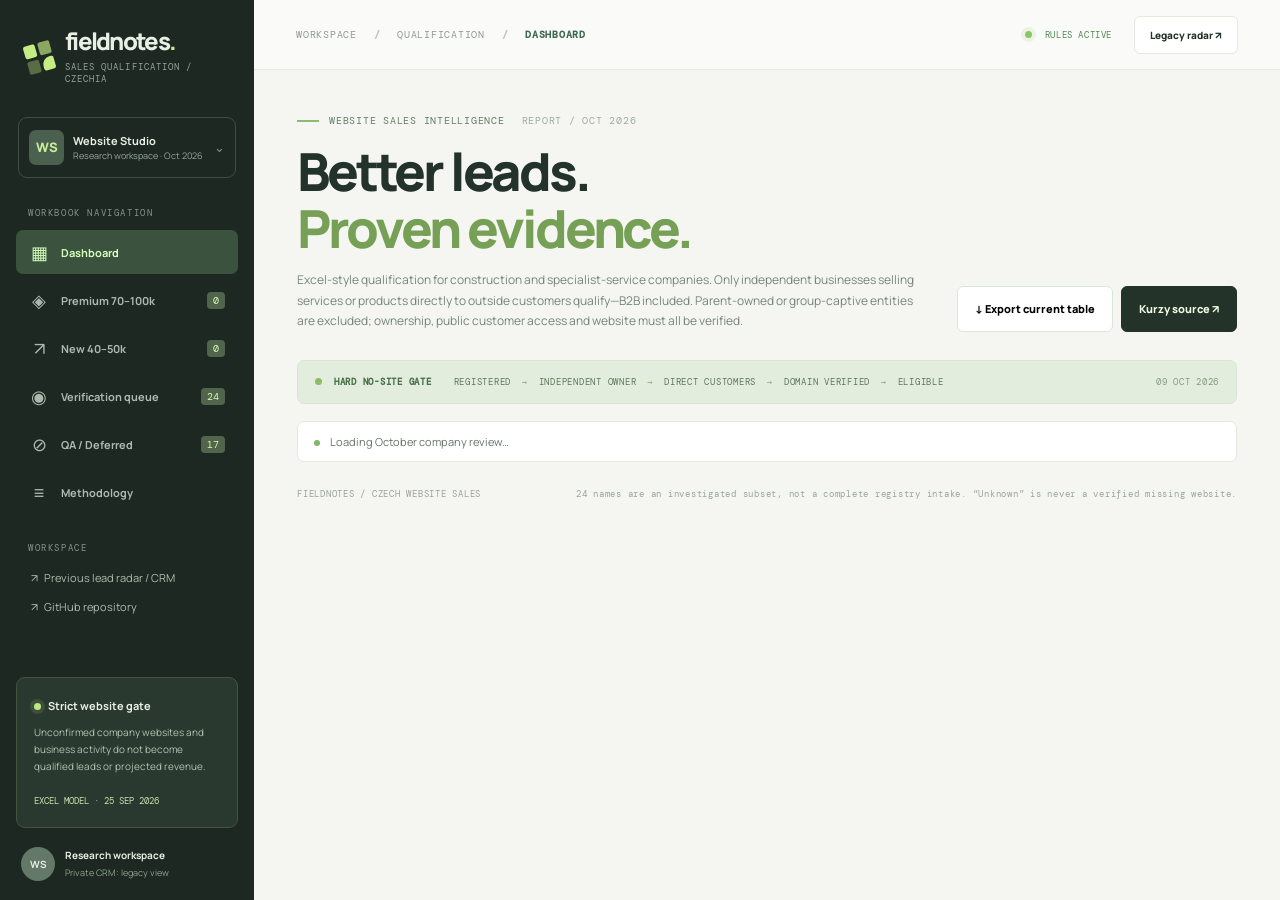
==== commit b17054a4: "ui: make independent public/B2B customers a clear headline sales gate" ====
--- a/index.html
+++ b/index.html
@@ -30,8 +30,8 @@
 <main class="main" id="main">
  <header class="topbar"><span class="breadcrumbs">WORKSPACE <b>/</b> QUALIFICATION <b>/</b> <strong id="breadcrumb-view">DASHBOARD</strong></span><span class="topbar-right"><span class="status-pill"><i></i> RULES ACTIVE</span><a href="./legacy-radar.html" class="top-link">Legacy radar ↗</a></span></header>
  <div class="page">
-  <header class="page-header"><div><div class="overline"><span class="line"></span> WEBSITE SALES INTELLIGENCE <span class="report-id">REPORT / OCT 2026</span></div><h1>Better leads.<br><em>Proven evidence.</em></h1><p>Excel-style qualification for construction and specialist-service companies. Research candidates are not sales-ready until their company identity, website and operating activity pass verification.</p></div><div class="header-actions"><button id="csv-btn" class="btn light">↓ Export current table</button><a class="btn dark" href="https://rejstrik-firem.kurzy.cz/seznam-10/" target="_blank" rel="noopener noreferrer">Kurzy source ↗</a></div></header>
-  <div class="evidence-strip"><span><i></i> HARD NO-SITE GATE</span><span>REGISTERED <b>→</b> DOMAIN VERIFIED <b>→</b> FINANCIAL / LEGAL SIGNAL <b>→</b> ELIGIBLE</span><span class="strip-date">09 OCT 2026</span></div>
+  <header class="page-header"><div><div class="overline"><span class="line"></span> WEBSITE SALES INTELLIGENCE <span class="report-id">REPORT / OCT 2026</span></div><h1>Better leads.<br><em>Proven evidence.</em></h1><p>Excel-style qualification for construction and specialist-service companies. Only independent businesses selling services or products directly to outside customers qualify—B2B included. Parent-owned or group-captive entities are excluded; ownership, public customer access and website must all be verified.</p></div><div class="header-actions"><button id="csv-btn" class="btn light">↓ Export current table</button><a class="btn dark" href="https://rejstrik-firem.kurzy.cz/seznam-10/" target="_blank" rel="noopener noreferrer">Kurzy source ↗</a></div></header>
+  <div class="evidence-strip"><span><i></i> HARD NO-SITE GATE</span><span>REGISTERED <b>→</b> INDEPENDENT OWNER <b>→</b> DIRECT CUSTOMERS <b>→</b> DOMAIN VERIFIED <b>→</b> ELIGIBLE</span><span class="strip-date">09 OCT 2026</span></div>
   <div id="data-message" role="status" aria-live="polite" class="data-message"><span class="signal"></span> Loading October company review…</div>
   <div id="view-content" aria-live="polite"></div>
   <footer class="footer"><span>FIELDNOTES / CZECH WEBSITE SALES</span><span>24 names are an investigated subset, not a complete registry intake. “Unknown” is never a verified missing website.</span></footer>
--- a/sales.css
+++ b/sales.css
@@ -0,0 +1 @@
+:root{--ink:#23322a;--sub:#63746a;--forest:#202a24;--green:#c5ed84;--paper:#f5f6f2;--white:#fff;--line:#e5e9e1;--orange:#bc7646;--red:#ad6255;--mono:"DM Mono",monospace;--sans:"Manrope","DM Sans",sans-serif}*{box-sizing:border-box}html{scroll-behavior:smooth}body{margin:0;background:var(--paper);font:13px/1.6 var(--sans);color:var(--ink);-webkit-font-smoothing:antialiased}button,input{font:inherit}button{cursor:pointer}button:focus-visible,a:focus-visible,input:focus-visible{outline:2px solid #6c9b50;outline-offset:3px}a{color:inherit;text-decoration:none}.shell{display:flex;min-height:100vh}.sidebar{width:254px;flex:0 0 254px;min-height:100vh;background:#1e2822;color:#e8efe5;position:sticky;top:0;height:100vh;padding:29px 16px 19px;display:flex;flex-direction:column}.brand{padding:0 10px 32px;display:flex;gap:12px;align-items:center;font:800 24px/1 var(--sans);letter-spacing:-1.7px}.brand-dot{color:var(--green)}.brand small{display:block;font:9px/1.3 var(--mono);letter-spacing:1.05px;color:#94a496;margin-top:9px}.brand-icon{width:29px;height:29px;display:grid;grid-template-columns:repeat(2,1fr);gap:3px;transform:rotate(-16deg)}.brand-icon i{display:block;background:var(--green);border-radius:2px}.brand-icon i:nth-child(2){opacity:.65}.brand-icon i:nth-child(3){opacity:.35}.brand-icon i:nth-child(4){border-radius:8px 2px 2px 2px}.space-box{margin:0 2px 29px;border:1px solid #414d44;border-radius:9px;display:flex;align-items:center;padding:12px 10px;gap:9px}.space-avatar{width:35px;height:35px;border-radius:7px;background:#4c6050;display:grid;place-items:center;color:#c8ed9b;font-weight:800}.space-box strong{font-size:11px;display:block}.space-box small{font-size:9px;color:#95a79a;display:block}.space-chevron{margin-left:auto;color:#819085}.side-label{font:9px var(--mono);letter-spacing:1.6px;color:#83948a;margin:0 12px 11px}.secondary-label{margin-top:28px}.main-nav{display:flex;flex-direction:column;gap:4px}.main-nav button{height:44px;color:#abb9ae;background:none;border:0;text-align:left;padding:0 13px;display:flex;align-items:center;gap:12px;font-weight:700;font-size:11px;border-radius:7px}.main-nav button:hover{background:#2e3d33;color:#fff}.main-nav button.active{background:#3b523e;color:#d6ffbd}.nav-icon{width:20px;font-size:18px;font-weight:400;text-align:center;line-height:1}.nav-count{margin-left:auto;padding:2px 6px;border-radius:4px;background:#51654b;color:#d8faba;font:10px var(--mono)}.side-links{display:flex;flex-direction:column;gap:11px;color:#aebcae;font-size:11px;padding:4px 15px}.side-links a:hover{color:#e5f7d1}.side-bottom{margin-top:auto}.quality-panel{padding:17px;background:#2a392f;border:1px solid #425344;border-radius:9px}.quality-panel strong{font-size:11px}.quality-panel p{font-size:10px;color:#b1c1b1;line-height:1.7;margin:8px 0 14px}.quality-panel>span{font:9px var(--mono);color:#c6dfae}.green-pip{width:7px;height:7px;display:inline-block;background:#bbe785;border-radius:100%;margin-right:7px;box-shadow:0 0 0 4px #bce58520}.side-user{margin:19px 5px 0;display:flex;gap:10px;align-items:center;color:#e4eee3;font-weight:700;font-size:10px}.circle{width:34px;height:34px;background:#647868;display:grid;place-items:center;border-radius:100%}.side-user small{display:block;font-weight:400;color:#8ca28f;font-size:9px;margin-top:3px}.main{flex:1;min-width:0}.topbar{height:70px;background:rgba(255,255,255,.52);border-bottom:1px solid var(--line);padding:0 42px;display:flex;align-items:center;justify-content:space-between}.breadcrumbs,.overline,.kicker,.mono,.table thead,.footer,.strip-date,.list-number{font:10px var(--mono);letter-spacing:.75px}.breadcrumbs{color:#8e9a91}.breadcrumbs b{padding:0 10px;color:#bdc5bd}.breadcrumbs strong{color:#3c6a4c}.topbar-right{display:flex;align-items:center;gap:22px}.status-pill{font:9px var(--mono);color:#4f8954;letter-spacing:.6px}.status-pill i{width:7px;height:7px;display:inline-block;background:#8bc66b;border-radius:50%;margin-right:7px;box-shadow:0 0 0 4px #88c36d22}.top-link{border:1px solid var(--line);padding:10px 15px;border-radius:6px;background:white;font-size:10px;font-weight:800}.page{max-width:1700px;margin:0 auto;padding:44px 43px 25px}.page-header{display:flex;align-items:flex-end;gap:28px;justify-content:space-between;margin-bottom:28px}.overline{display:flex;gap:10px;align-items:center;color:#667c68}.overline .line{height:2px;width:22px;background:#90b875}.report-id{margin-left:7px;color:#a2aaa3}h1,h2,h3,p{margin-top:0}h1{font-size:clamp(40px,4.1vw,60px);letter-spacing:-3px;line-height:1.09;margin:16px 0 13px;font-weight:800}h1 em{font-style:normal;color:#77a057}.page-header p{max-width:700px;color:#76847a;line-height:1.7;font-size:12px;margin:0}.header-actions{display:flex;gap:8px;flex-shrink:0}.btn{padding:13px 17px;border-radius:6px;border:1px solid #dce5da;font-size:11px;font-weight:800;display:inline-flex;align-items:center;gap:8px;justify-content:center}.btn.light{background:#fff}.btn.dark{background:#233329;color:#effbe2;border-color:#233329}.btn:hover{filter:brightness(.96)}.evidence-strip{display:flex;gap:22px;align-items:center;border-radius:7px;background:#e3eddd;border:1px solid #d7e6d3;margin-bottom:17px;min-height:44px;padding:11px 17px;flex-wrap:wrap}.evidence-strip span{font:9px var(--mono);color:#5c775c;letter-spacing:.75px}.evidence-strip span:first-child{font-weight:800;color:#48724a}.evidence-strip i{display:inline-block;background:#8bbd66;width:7px;height:7px;border-radius:50%;margin-right:6px}.evidence-strip b{color:#9cba8f;margin:0 5px}.evidence-strip .strip-date{margin-left:auto;color:#859b80}.data-message{background:#fff;border:1px solid var(--line);border-radius:7px;padding:11px 16px;color:#66736b;font-size:11px;margin-bottom:16px}.data-message.error{background:#faeeeb;color:#994e3f}.signal{display:inline-block;width:6px;height:6px;background:#82b669;border-radius:50%;margin-right:8px}.stat-grid{display:grid;grid-template-columns:repeat(4,minmax(0,1fr));gap:13px;margin-bottom:21px}.stat{background:#fff;border:1px solid var(--line);border-radius:9px;padding:22px 23px 18px;min-height:152px}.stat.dark{background:#25342b;border-color:#25342b;color:#fff}.stat-top{display:flex;align-items:center;justify-content:space-between;gap:12px;color:#718074;font-size:11px;font-weight:700}.stat-top i{font-style:normal;border:1px solid #e3ebdf;border-radius:7px;width:28px;height:28px;display:grid;place-items:center;color:#6d9857;font-size:17px}.stat.dark .stat-top{color:#a8bbaf}.stat.dark .stat-top i{color:#c8ed8d;border-color:#576959}.stat-value{font:800 38px/1.3 var(--sans);letter-spacing:-2px;margin:9px 0 13px}.stat-foot{font-size:10px;color:#929f94}.stat-foot b{color:#6e9d61;font:10px var(--mono)}.stat.dark .stat-foot{color:#a9b9ac}.stat.dark .stat-foot b{color:#c3f08c}.panel{background:#fff;border:1px solid var(--line);border-radius:10px;margin-bottom:16px;overflow:hidden}.panel-header{padding:22px 24px 18px;display:flex;justify-content:space-between;align-items:end;gap:20px}.kicker{font-size:9px;color:#85a77c}.panel-header h2{font-size:20px;letter-spacing:-.6px;margin:6px 0 0}.panel-header p{font-size:11px;color:#78877c;max-width:620px;margin:7px 0 0}.panel-header .side-note{font:9px var(--mono);color:#a0aca1;white-space:nowrap}.empty{margin:0 24px 25px;background:#f7f9f5;border:1px dashed #cdd6ca;text-align:center;padding:43px 20px;border-radius:7px}.empty-icon{font-size:31px;color:#789f67;margin-bottom:11px}.empty h3{font-size:16px;margin:4px}.empty p{margin:auto;max-width:550px;font-size:12px;color:#879387}.priority-list{padding:0 24px 24px;display:grid;grid-template-columns:repeat(3,minmax(0,1fr));gap:12px}.priority{border:1px solid var(--line);border-radius:8px;padding:19px;background:#fdfefa;display:flex;flex-direction:column;min-height:219px}.priority .rank{font:10px var(--mono);color:#86a37d}.priority h3{font-size:16px;letter-spacing:-.4px;margin:14px 0 6px}.priority p{font-size:11px;color:#77867a;line-height:1.6;flex:1}.priority .minirow{display:flex;justify-content:space-between;align-items:center;gap:8px}.priority .minirow span{font:9px var(--mono);color:#c08156}.priority button{border:0;background:transparent;padding:7px 0;color:#4c7554;font-size:11px;font-weight:800}.muted-notice{background:#f1f4ed;border:1px solid #e3e8dd;color:#617263;padding:13px 16px;font-size:11px;border-radius:7px;margin:0 24px 24px}.table-tools{display:flex;align-items:center;gap:10px;padding:0 24px 17px}.search{background:#fff;border:1px solid #dfe6dd;border-radius:6px;padding:11px 12px;width:min(370px,100%);font-size:11px}.table-count{margin-left:auto;font:10px var(--mono);color:#98a49a}.table-scroller{width:100%;overflow:auto}.table{width:100%;border-collapse:collapse;min-width:960px}.table th{text-align:left;background:#f6f8f3;color:#889889;font:9px var(--mono);letter-spacing:.65px;padding:13px 16px;white-space:nowrap;border-top:1px solid var(--line);border-bottom:1px solid var(--line)}.table th:first-child,.table td:first-child{padding-left:24px}.table td{border-bottom:1px solid #ecf0e9;padding:13px 16px;font-size:11px;vertical-align:middle}.table tr:last-child td{border-bottom:0}.table tbody tr:hover{background:#f9fbf7}.table .company{font-weight:800;font-size:12px;display:block}.table .secondary{font-size:10px;color:#859288;display:block;margin-top:4px}.table .description{max-width:330px;line-height:1.5;color:#697a70}.tag{font:9px var(--mono);padding:5px 8px;border-radius:4px;display:inline-block;white-space:nowrap}.tag.hold{background:#fff2e9;color:#b47849}.tag.defer{background:#eff2ed;color:#738477}.tag.pass{background:#e3f0e0;color:#497e4a}.tag.fail{background:#fbeae7;color:#9b5649}.open-dossier{border:0;background:#ecf4e8;color:#41684a;border-radius:5px;padding:8px 12px;font-size:10px;font-weight:800;white-space:nowrap}.open-dossier:hover{background:#d8e9d0}.section-split{display:grid;grid-template-columns:1.13fr .87fr;gap:15px}.brief{padding:24px;background:#eaf0e4;border:1px solid #e0e9d9;border-radius:10px}.brief h2{font-size:22px;margin:8px 0}.brief p{color:#738274;font-size:12px;line-height:1.7}.brief .info{border-top:1px solid #cddac9;margin-top:18px;padding-top:15px;font-size:11px;font-weight:700}.method-grid{display:grid;grid-template-columns:1fr 1fr;gap:15px}.method-card{background:white;border:1px solid var(--line);border-radius:10px;padding:25px}.method-card h3{font-size:17px;letter-spacing:-.4px;margin:10px 0}.method-card p{color:#768478;font-size:12px}.method-card ul{list-style:none;padding:0;margin:17px 0}.method-card li{display:flex;justify-content:space-between;gap:10px;padding:9px 0;border-top:1px solid var(--line);font-size:12px}.method-card li b{font:12px var(--mono)}.step-list{counter-reset:st;margin:10px 0 0;padding:0;list-style:none}.step-list li{display:flex;gap:13px;padding:13px 0;border-bottom:1px solid var(--line)}.step-list li:before{counter-increment:st;content:counter(st,decimal-leading-zero);color:#71a364;font:10px var(--mono)}.step-list li span{color:#637368;font-size:12px}.footer{display:flex;justify-content:space-between;gap:20px;margin-top:26px;color:#99a49a;font-size:9px}.modal-overlay{position:fixed;inset:0;background:rgba(13,25,18,.55);z-index:100;display:flex;justify-content:flex-end}.modal-overlay[hidden]{display:none}.detail-panel{width:min(560px,100%);background:white;height:100vh;overflow:auto;box-shadow:-15px 0 60px #0002}.detail-top{display:flex;align-items:center;justify-content:space-between;border-bottom:1px solid var(--line);padding:20px 24px;font:10px var(--mono);letter-spacing:.8px;color:#7c8d80}.detail-top button{font-size:27px;line-height:1;border:0;background:transparent}.detail-content{padding:27px 26px 60px}.detail-content h2{font-size:29px;letter-spacing:-1px;line-height:1.2;margin:9px 0}.detail-content .sub{color:#849286;font-size:11px}.dossier-group{margin-top:25px;padding-top:18px;border-top:1px solid var(--line)}.dossier-group h3{font:10px var(--mono);color:#81947e;letter-spacing:1px;margin:0 0 9px;text-transform:uppercase}.dossier-group p{font-size:12px;color:#56665c;line-height:1.7;margin:0}.link-list{display:flex;flex-direction:column;gap:8px}.link-list a{color:#527d54;font-size:11px;word-break:break-all;text-decoration:underline;text-underline-offset:3px}.detail-content .tag{margin-top:13px}.muted-signal{color:#9b7755}.footer-note{padding:19px 24px;font-size:11px;color:#899488}.tab-legend{color:#7b897e;font-size:11px;margin:0 24px 18px}.compare-key{display:flex;gap:8px;align-items:center;margin:7px 0;font-size:12px;color:#627364}.compare-key span{display:block;width:9px;height:9px;border-radius:100%;background:#9eb891}@media(max-width:1120px){.sidebar{width:222px;flex-basis:222px}.page{padding:32px 28px 22px}.topbar{padding:0 28px}.priority-list{grid-template-columns:repeat(2,minmax(0,1fr))}.stat-grid{grid-template-columns:repeat(2,1fr)}.page-header{align-items:flex-start;flex-direction:column}}@media(max-width:800px){.shell{display:block}.sidebar{position:static;width:100%;height:auto;min-height:auto;display:block;padding:16px}.sidebar .brand{padding:0 8px 12px}.space-box,.secondary-label,.side-links,.side-bottom{display:none}.side-label{display:none}.main-nav{flex-direction:row;overflow-x:auto;scrollbar-width:thin;gap:4px;padding:3px 0}.main-nav button{flex:0 0 auto;height:40px;font-size:10px}.nav-count{display:none}.topbar{height:49px;padding:0 18px}.topbar-right{gap:8px}.top-link{font-size:9px}.page{padding:27px 18px}.section-split,.method-grid{grid-template-columns:1fr}.footer{flex-direction:column}.evidence-strip .strip-date{display:none}}@media(max-width:530px){h1{font-size:38px}.page-header p{font-size:11px}.header-actions{width:100%}.header-actions .btn{flex:1;padding:12px 9px;font-size:10px}.evidence-strip{gap:9px}.evidence-strip span:nth-child(2){font-size:8px}.stat-grid{gap:9px}.stat{padding:16px;min-height:135px}.stat-top{font-size:10px}.stat-value{font-size:33px}.stat-foot{font-size:9px}.priority-list{grid-template-columns:1fr;padding:0 16px 16px}.panel-header{padding:18px 16px}.table-tools{padding:0 16px 14px}.brief{padding:19px}.modal-overlay{justify-content:center}.detail-panel{width:100%}.page-header{gap:18px}.breadcrumbs{font-size:8px}.breadcrumbs b{padding:0 4px}.status-pill{display:none}}@media(prefers-reduced-motion:reduce){html{scroll-behavior:auto}}
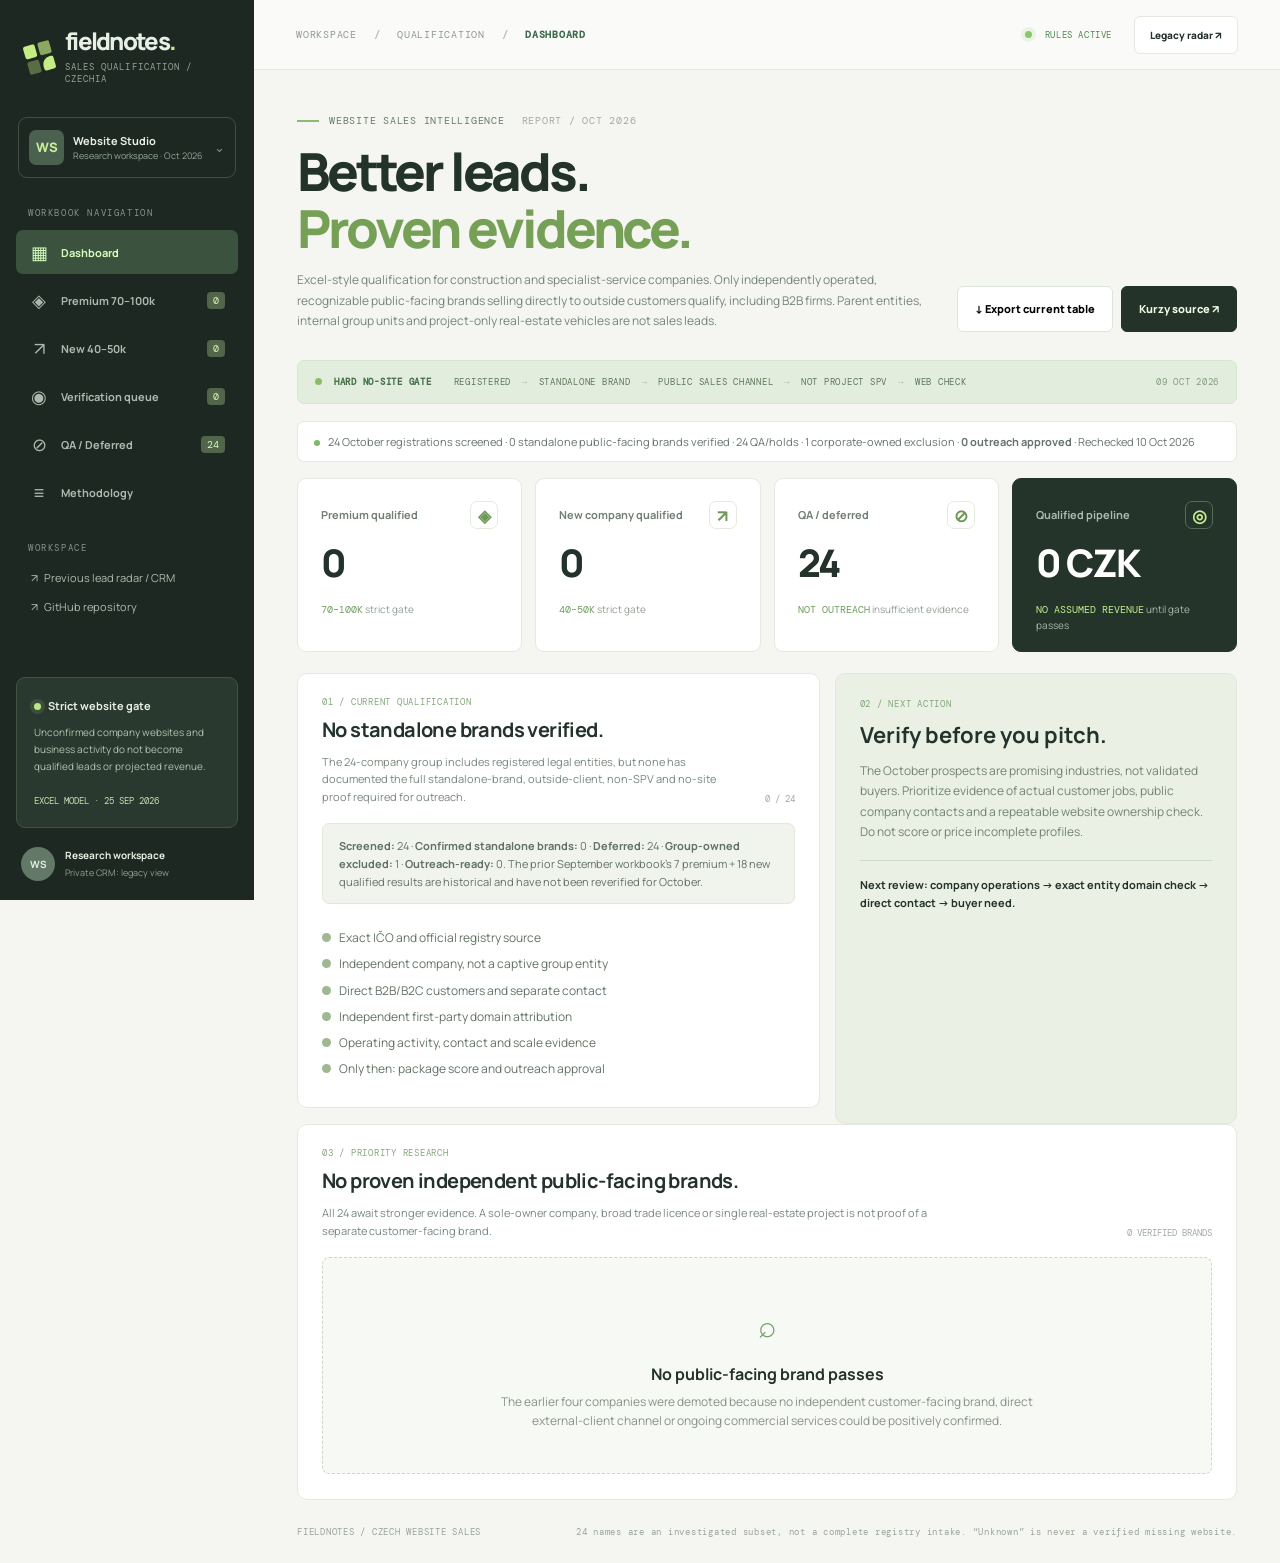
==== commit 60df6b45: "copy: distinguish true standalone consumer/B2B operator from one-project real estate legal vehicle" ====
--- a/index.html
+++ b/index.html
@@ -30,8 +30,8 @@
 <main class="main" id="main">
  <header class="topbar"><span class="breadcrumbs">WORKSPACE <b>/</b> QUALIFICATION <b>/</b> <strong id="breadcrumb-view">DASHBOARD</strong></span><span class="topbar-right"><span class="status-pill"><i></i> RULES ACTIVE</span><a href="./legacy-radar.html" class="top-link">Legacy radar ↗</a></span></header>
  <div class="page">
-  <header class="page-header"><div><div class="overline"><span class="line"></span> WEBSITE SALES INTELLIGENCE <span class="report-id">REPORT / OCT 2026</span></div><h1>Better leads.<br><em>Proven evidence.</em></h1><p>Excel-style qualification for construction and specialist-service companies. Only independent businesses selling services or products directly to outside customers qualify—B2B included. Parent-owned or group-captive entities are excluded; ownership, public customer access and website must all be verified.</p></div><div class="header-actions"><button id="csv-btn" class="btn light">↓ Export current table</button><a class="btn dark" href="https://rejstrik-firem.kurzy.cz/seznam-10/" target="_blank" rel="noopener noreferrer">Kurzy source ↗</a></div></header>
-  <div class="evidence-strip"><span><i></i> HARD NO-SITE GATE</span><span>REGISTERED <b>→</b> INDEPENDENT OWNER <b>→</b> DIRECT CUSTOMERS <b>→</b> DOMAIN VERIFIED <b>→</b> ELIGIBLE</span><span class="strip-date">09 OCT 2026</span></div>
+  <header class="page-header"><div><div class="overline"><span class="line"></span> WEBSITE SALES INTELLIGENCE <span class="report-id">REPORT / OCT 2026</span></div><h1>Better leads.<br><em>Proven evidence.</em></h1><p>Excel-style qualification for construction and specialist-service companies. Only independently operated, recognizable public-facing brands selling directly to outside customers qualify, including B2B firms. Parent entities, internal group units and project-only real-estate vehicles are not sales leads.</p></div><div class="header-actions"><button id="csv-btn" class="btn light">↓ Export current table</button><a class="btn dark" href="https://rejstrik-firem.kurzy.cz/seznam-10/" target="_blank" rel="noopener noreferrer">Kurzy source ↗</a></div></header>
+  <div class="evidence-strip"><span><i></i> HARD NO-SITE GATE</span><span>REGISTERED <b>→</b> STANDALONE BRAND <b>→</b> PUBLIC SALES CHANNEL <b>→</b> NOT PROJECT SPV <b>→</b> WEB CHECK</span><span class="strip-date">09 OCT 2026</span></div>
   <div id="data-message" role="status" aria-live="polite" class="data-message"><span class="signal"></span> Loading October company review…</div>
   <div id="view-content" aria-live="polite"></div>
   <footer class="footer"><span>FIELDNOTES / CZECH WEBSITE SALES</span><span>24 names are an investigated subset, not a complete registry intake. “Unknown” is never a verified missing website.</span></footer>
